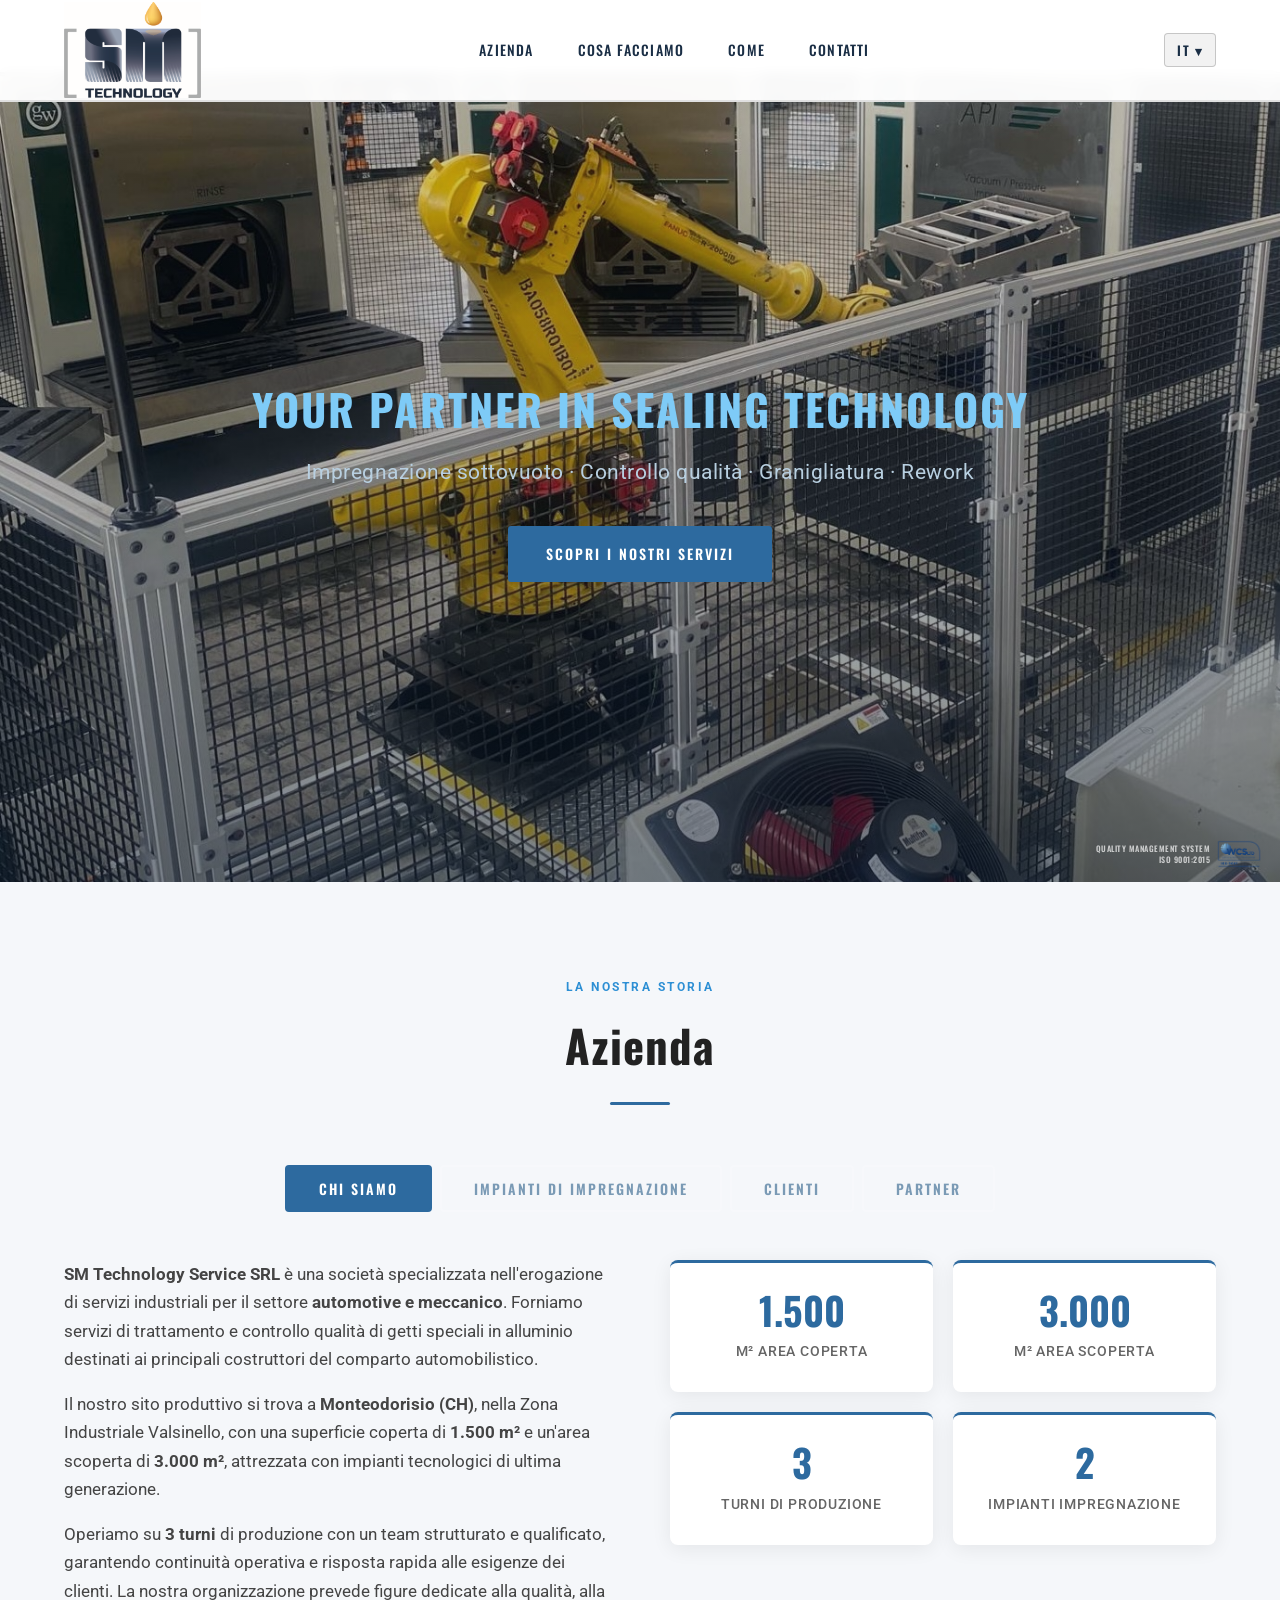
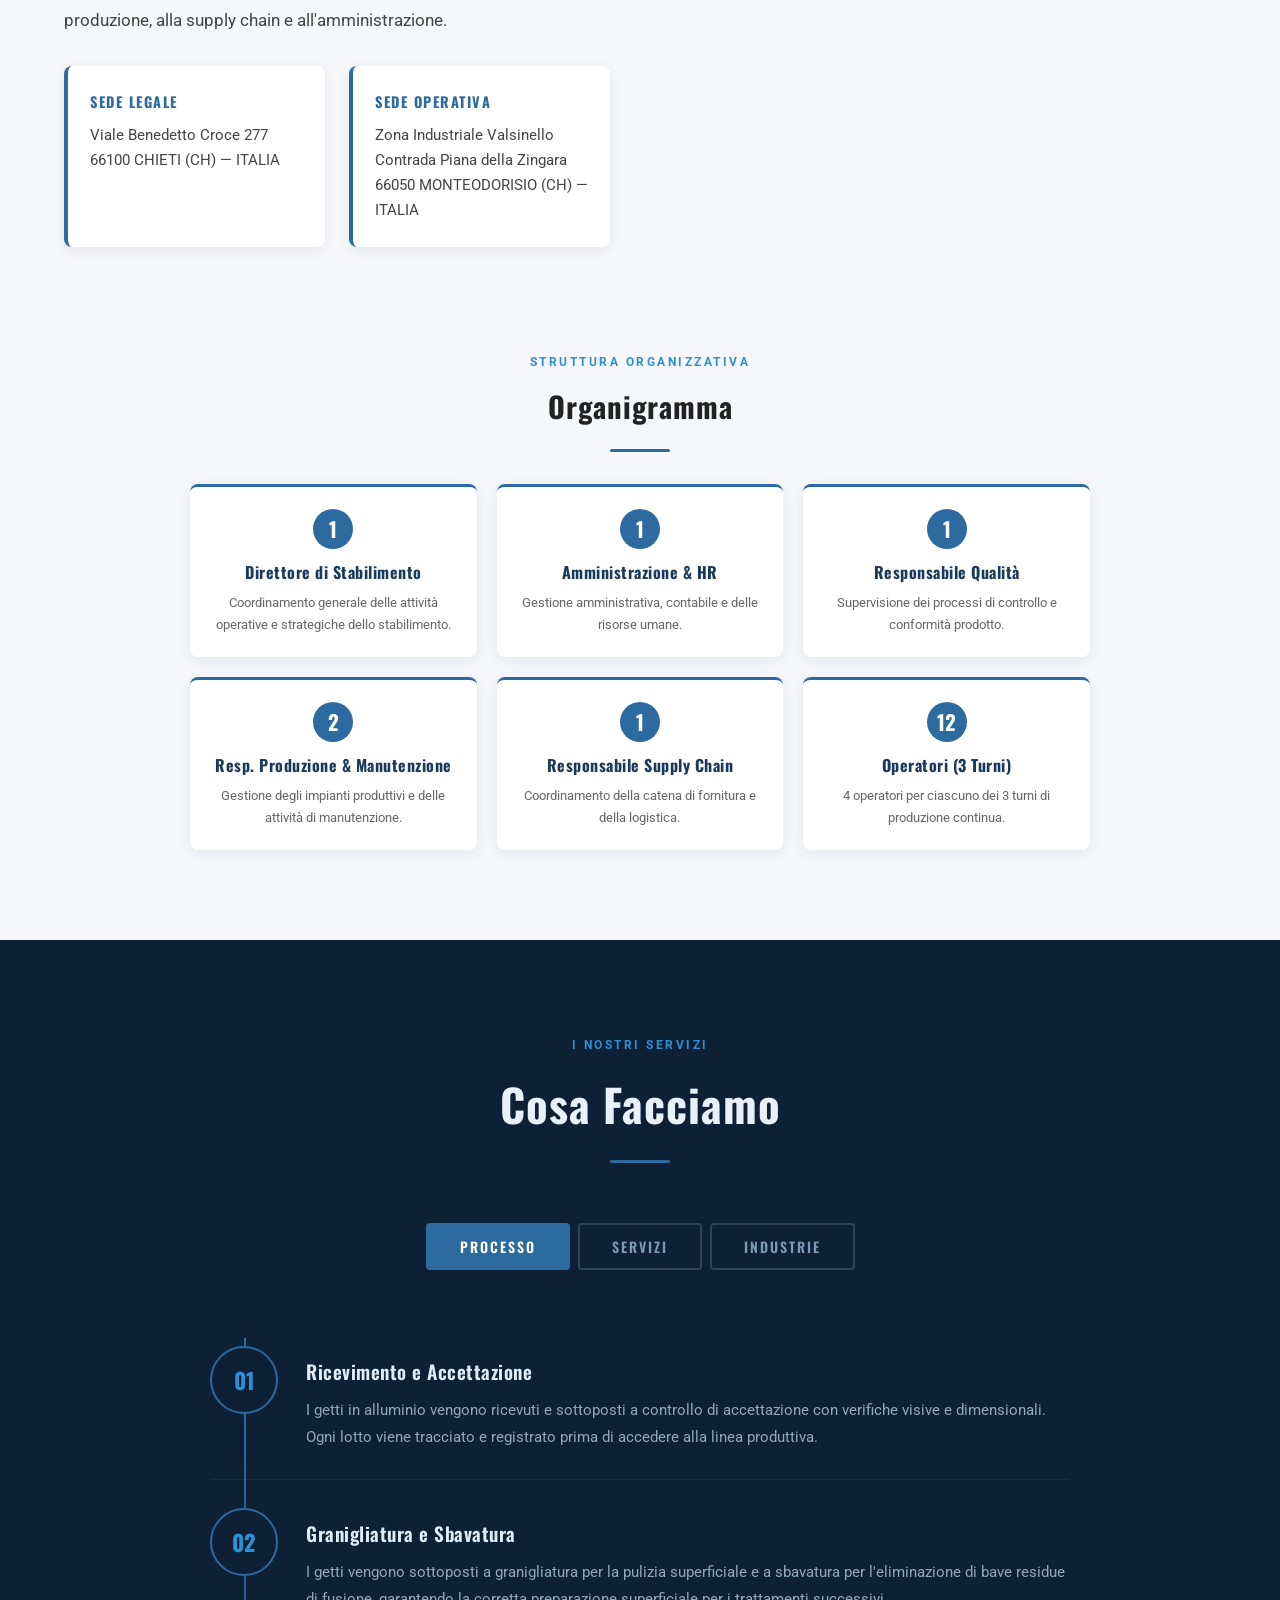
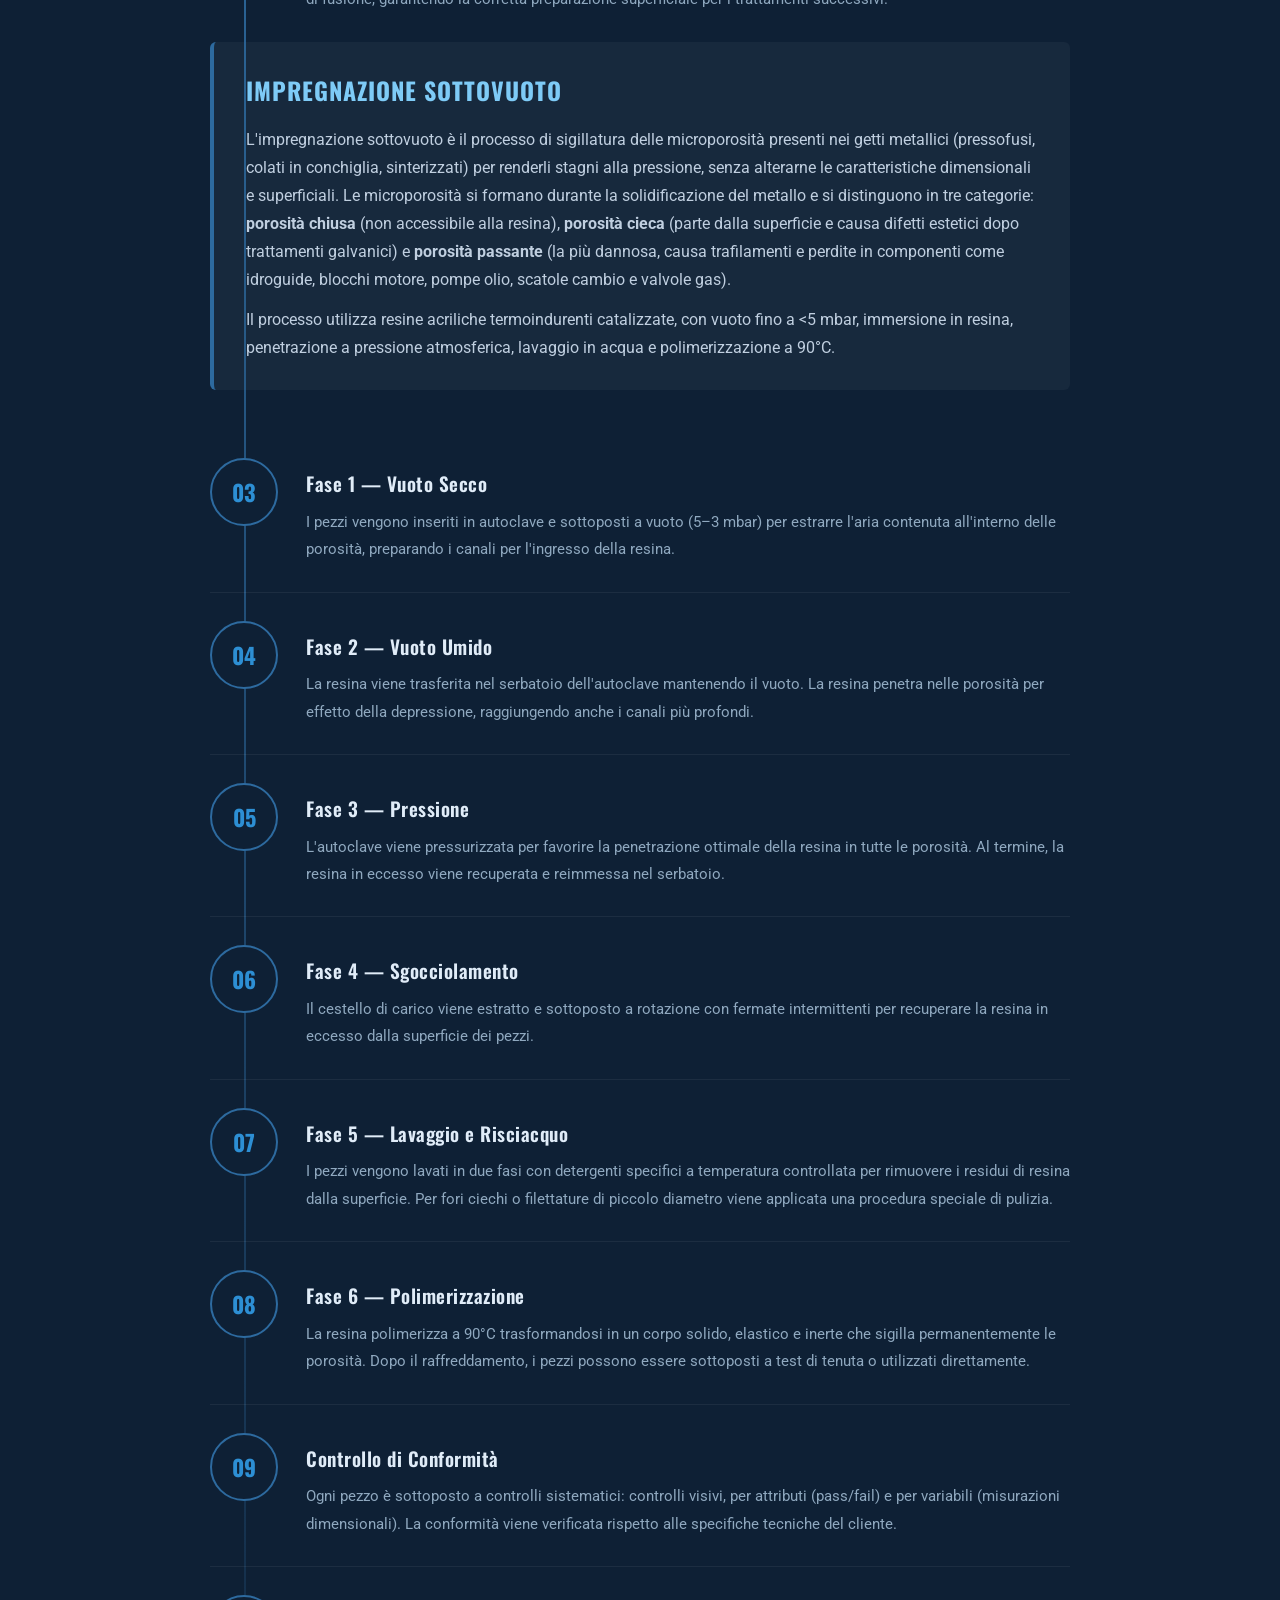
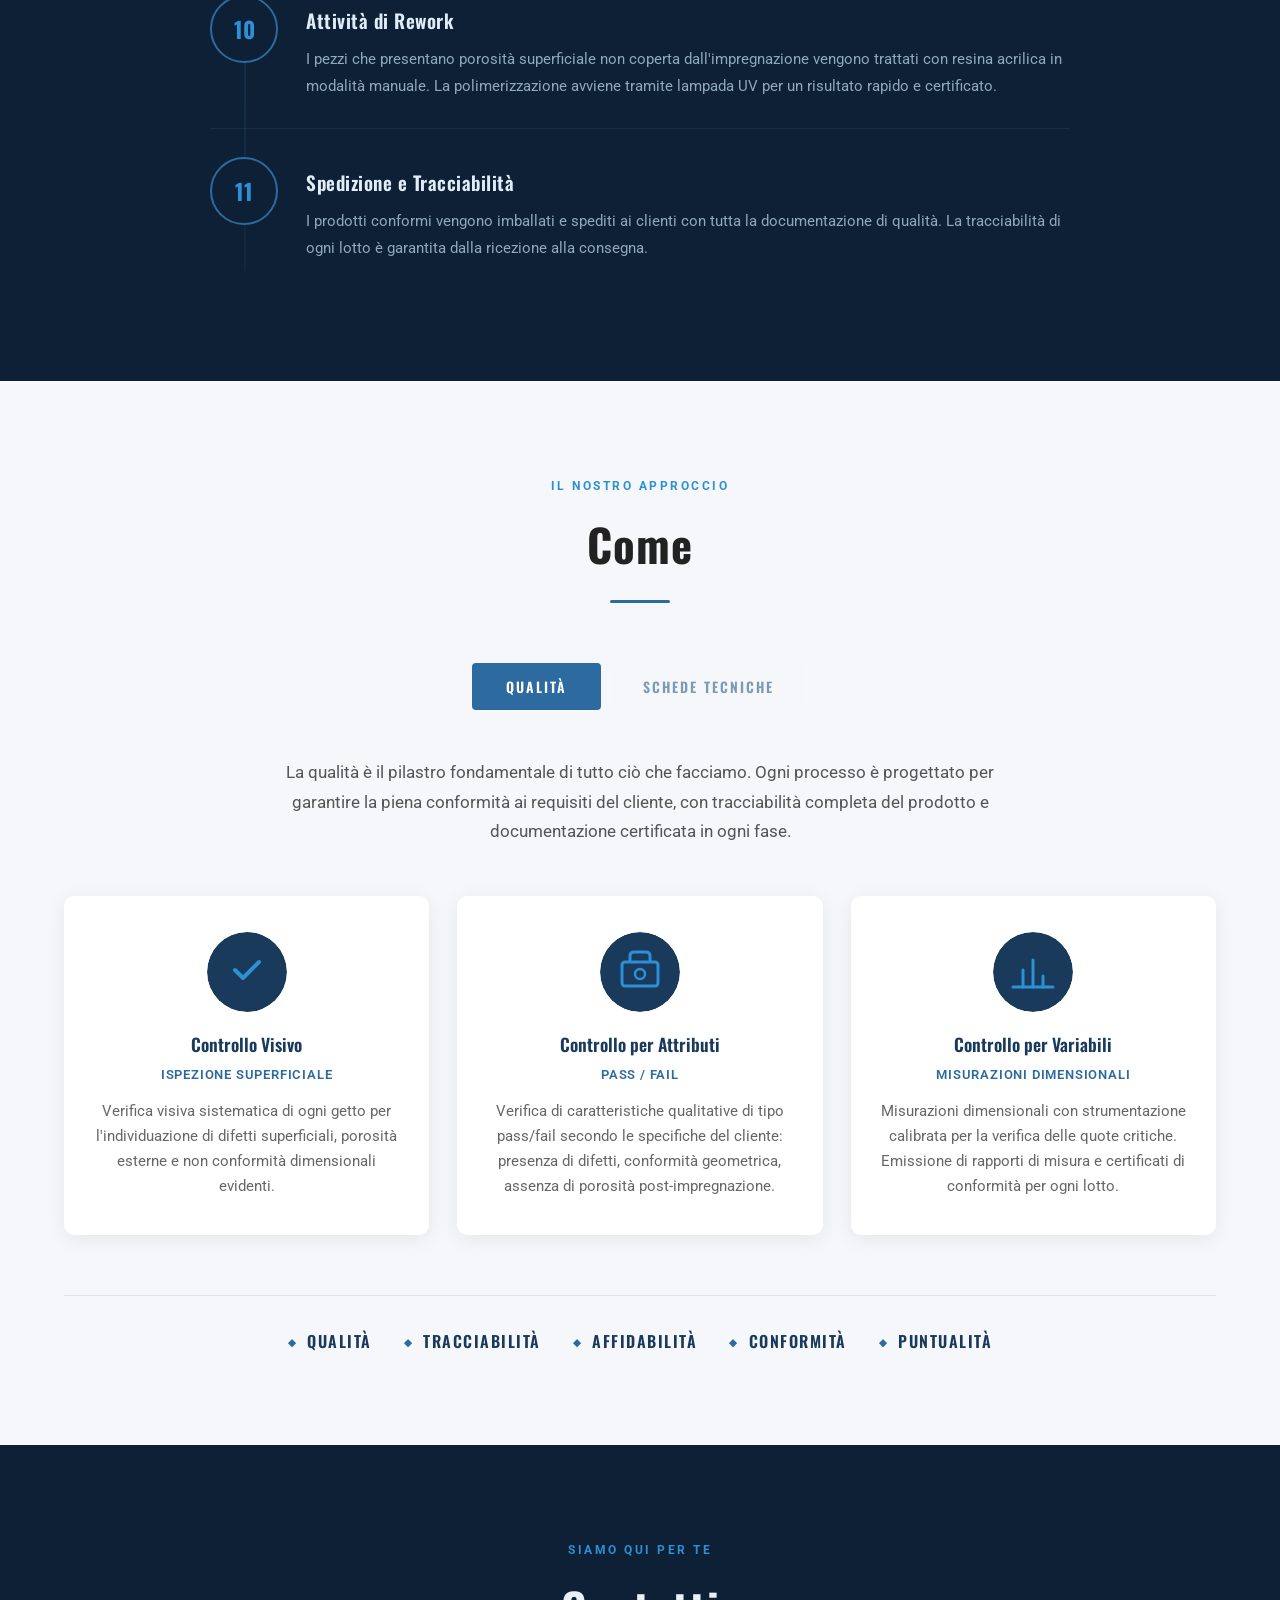
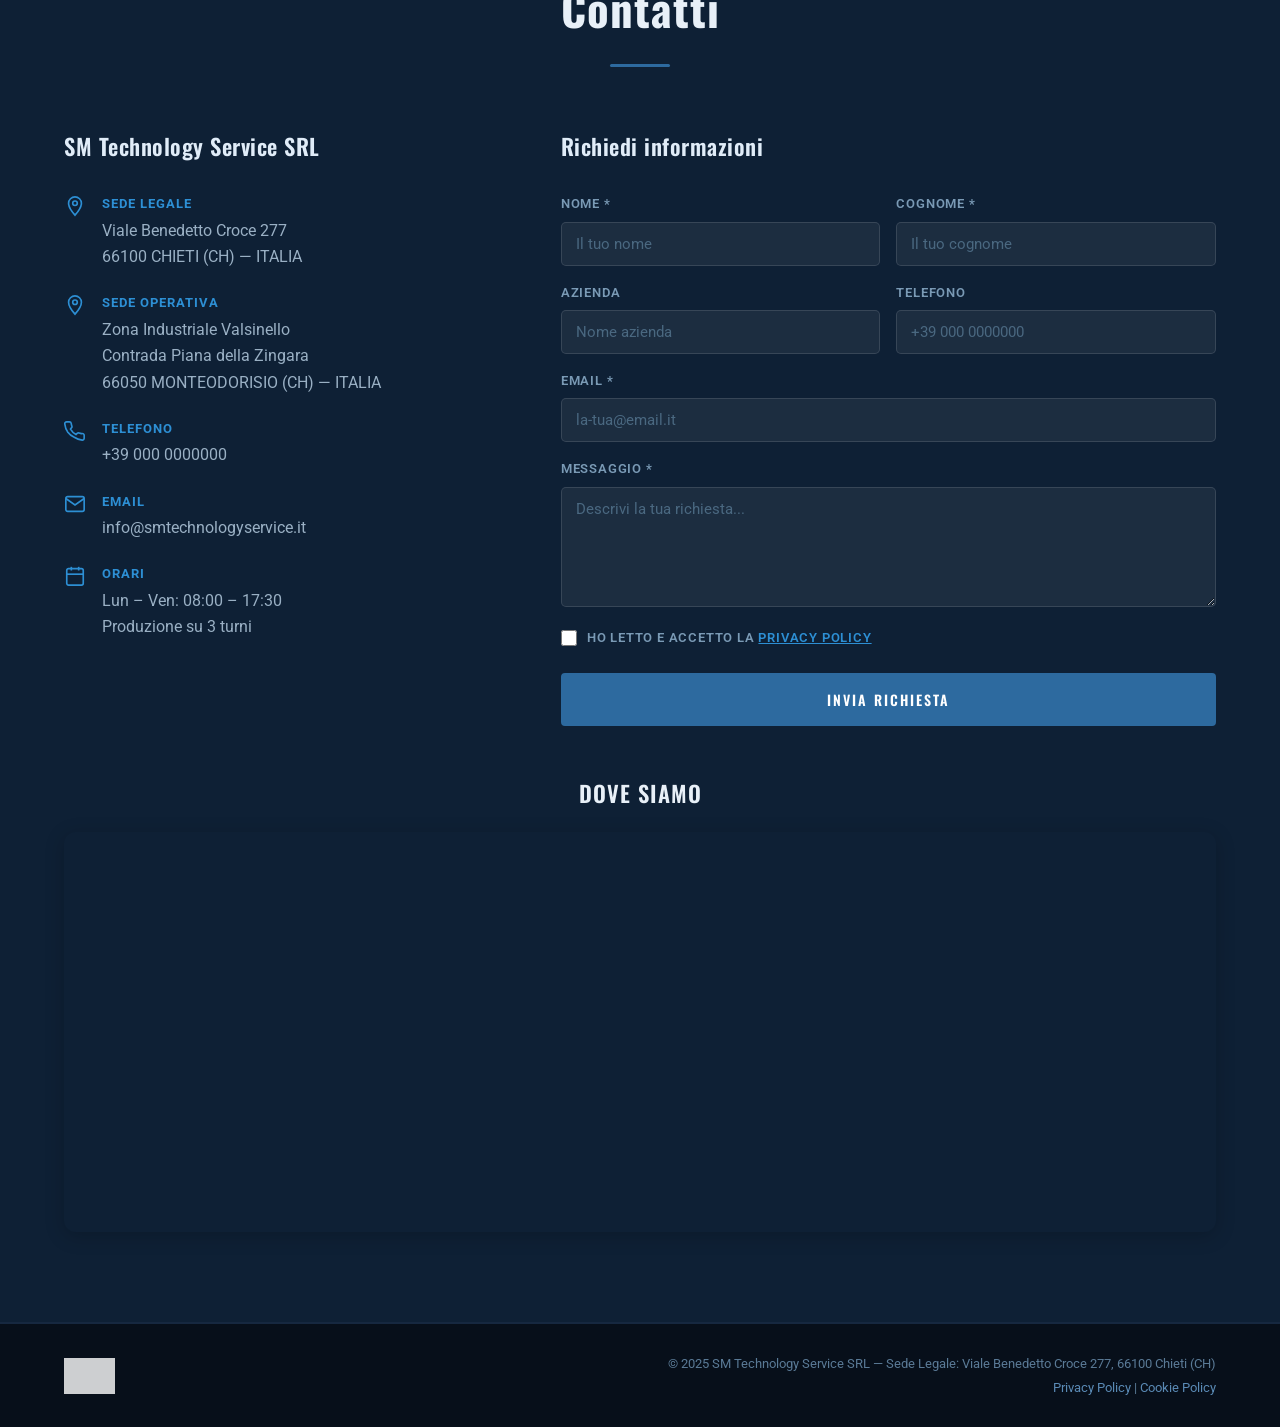
==== index.html @ 7cff7b4e "Initial release - SM Technology Service website Co-Authored-By: Claude Opus 4.6 <noreply@anthropic.c" ====
<!DOCTYPE html>
<html lang="it">
<head>
  <meta charset="UTF-8" />
  <meta name="viewport" content="width=device-width, initial-scale=1.0" />
  <title>SM Technology Service SRL</title>
  <link rel="stylesheet" href="style.css" />
  <link rel="stylesheet" href="lang.css" />
  <link href="https://fonts.googleapis.com/css2?family=Roboto:wght@300;400;500;700&family=Oswald:wght@400;600;700&display=swap" rel="stylesheet" />
</head>
<body>

  <!-- HEADER -->
  <header id="header">
    <div class="header-inner">
      <div class="logo">
        <img src="logo_nnuovo.png" alt="SM Technology Service SRL" />
      </div>
      <nav class="main-nav">
        <ul>
          <li><a href="#azienda">Azienda</a></li>
          <li><a href="#cosa-facciamo">Cosa Facciamo</a></li>
          <li><a href="#come">Come</a></li>
          <li><a href="#contatti">Contatti</a></li>
        </ul>
      </nav>
      <div class="lang-switcher">
        <button class="lang-btn" id="lang-btn">IT ▾</button>
        <ul class="lang-dropdown" id="lang-dropdown">
          <li><a href="index.html" class="active">🇮🇹 IT</a></li>
          <li><a href="en/index.html">🇬🇧 EN</a></li>
        </ul>
      </div>
      <button class="hamburger" id="hamburger" aria-label="Menu">
        <span></span><span></span><span></span>
      </button>
    </div>
  </header>

  <!-- HERO IMAGE -->
  <section class="hero">
    <img src="hero_new2.JPG" alt="SM Technology Service - Interno stabilimento" class="hero-img" />
    <div class="hero-overlay">
      <p style="font-family:'Oswald',sans-serif;font-size:clamp(2rem,4vw,2.7rem);letter-spacing:2px;text-transform:uppercase;color:#7ecbf7;margin-bottom:10px;font-weight:700;">Your Partner in Sealing Technology</p>
      <p>Impregnazione sottovuoto · Controllo qualità · Granigliatura · Rework</p>
      <a href="#cosa-facciamo" class="btn-hero">Scopri i nostri servizi</a>
    </div>
    <div class="hero-iso">
      <span class="hero-iso-text">Quality Management System<br>ISO 9001:2015</span>
      <img src="ISO9001.png" alt="ISO 9001:2015 Certified" class="hero-iso-logo" />
    </div>
  </section>

  <!-- SEZIONE AZIENDA -->
  <section id="azienda" class="section section-light">
    <div class="container">
      <div class="section-header">
        <span class="section-tag">La nostra storia</span>
        <h2>Azienda</h2>
        <div class="divider"></div>
      </div>
      <div class="cf-tabs">
        <button class="cf-tab active" data-tab="azienda-chisiamo">Chi Siamo</button>
        <button class="cf-tab" data-tab="azienda-impianti">Impianti di Impregnazione</button>
        <button class="cf-tab" data-tab="azienda-clienti">Clienti</button>
        <button class="cf-tab" data-tab="azienda-partner">Partner</button>
      </div>

      <!-- TAB: CHI SIAMO -->
      <div class="cf-tab-content active" id="tab-azienda-chisiamo">
        <div class="azienda-grid">
          <div class="azienda-text">
            <p>
              <strong>SM Technology Service SRL</strong> è una società specializzata nell'erogazione di servizi industriali per il settore <strong>automotive e meccanico</strong>. Forniamo servizi di trattamento e controllo qualità di getti speciali in alluminio destinati ai principali costruttori del comparto automobilistico.
            </p>
            <p>
              Il nostro sito produttivo si trova a <strong>Monteodorisio (CH)</strong>, nella Zona Industriale Valsinello, con una superficie coperta di <strong>1.500 m²</strong> e un'area scoperta di <strong>3.000 m²</strong>, attrezzata con impianti tecnologici di ultima generazione.
            </p>
            <p>
              Operiamo su <strong>3 turni</strong> di produzione con un team strutturato e qualificato, garantendo continuità operativa e risposta rapida alle esigenze dei clienti. La nostra organizzazione prevede figure dedicate alla qualità, alla produzione, alla supply chain e all'amministrazione.
            </p>
            <div class="sedi-grid">
              <div class="sede-box">
                <h4>Sede Legale</h4>
                <p>Viale Benedetto Croce 277<br>66100 CHIETI (CH) — ITALIA</p>
              </div>
              <div class="sede-box">
                <h4>Sede Operativa</h4>
                <p>Zona Industriale Valsinello<br>Contrada Piana della Zingara<br>66050 MONTEODORISIO (CH) — ITALIA</p>
              </div>
            </div>
          </div>
          <div class="azienda-stats">
            <div class="stat-card">
              <span class="stat-number">1.500</span>
              <span class="stat-label">m² Area Coperta</span>
            </div>
            <div class="stat-card">
              <span class="stat-number">3.000</span>
              <span class="stat-label">m² Area Scoperta</span>
            </div>
            <div class="stat-card">
              <span class="stat-number">3</span>
              <span class="stat-label">Turni di Produzione</span>
            </div>
            <div class="stat-card">
              <span class="stat-number">2</span>
              <span class="stat-label">Impianti Impregnazione</span>
            </div>
          </div>
        </div>

        <!-- Organigramma -->
        <div class="section-header" style="margin-top:60px; margin-bottom:32px;">
          <span class="section-tag">Struttura organizzativa</span>
          <h2 style="font-size:1.8rem;">Organigramma</h2>
          <div class="divider"></div>
        </div>
        <div class="org-grid">
          <div class="org-card">
            <div class="org-count">1</div>
            <div class="org-role">Direttore di Stabilimento</div>
            <p>Coordinamento generale delle attività operative e strategiche dello stabilimento.</p>
          </div>
          <div class="org-card">
            <div class="org-count">1</div>
            <div class="org-role">Amministrazione &amp; HR</div>
            <p>Gestione amministrativa, contabile e delle risorse umane.</p>
          </div>
          <div class="org-card">
            <div class="org-count">1</div>
            <div class="org-role">Responsabile Qualità</div>
            <p>Supervisione dei processi di controllo e conformità prodotto.</p>
          </div>
          <div class="org-card">
            <div class="org-count">2</div>
            <div class="org-role">Resp. Produzione &amp; Manutenzione</div>
            <p>Gestione degli impianti produttivi e delle attività di manutenzione.</p>
          </div>
          <div class="org-card">
            <div class="org-count">1</div>
            <div class="org-role">Responsabile Supply Chain</div>
            <p>Coordinamento della catena di fornitura e della logistica.</p>
          </div>
          <div class="org-card">
            <div class="org-count">12</div>
            <div class="org-role">Operatori (3 Turni)</div>
            <p>4 operatori per ciascuno dei 3 turni di produzione continua.</p>
          </div>
        </div>
      </div>

      <!-- TAB: IMPIANTI DI IMPREGNAZIONE -->
      <div class="cf-tab-content" id="tab-azienda-impianti">
        <div class="clienti-intro">
          <p>Il nostro stabilimento è dotato di impianti automatici di impregnazione di ultima generazione per l'impregnazione sottovuoto di getti speciali in alluminio. Gli impianti garantiscono elevata produttività, ripetibilità del ciclo e la massima qualità del trattamento.</p>
        </div>

        <div class="impianti-grid">
          <!-- IMPIANTO 1 -->
          <div class="impianto-card">
            <div class="impianto-img">
              <img src="Capi1.JPG" alt="Impianto automatizzato d'impregnazione CAPI SYSTEM" />
            </div>
            <div class="impianto-info">
              <h3>Impianto automatizzato d'impregnazione CAPI SYSTEM</h3>
              <p>Impianto robotizzato per l'impregnazione sottovuoto di getti speciali in alluminio. Ciclo completo automatizzato con controllo di processo e braccio robotico per la movimentazione dei cestelli.</p>
              <ul>
                <li><strong>Tecnologia:</strong> Impregnazione sottovuoto con resina acrilica</li>
                <li><strong>Ciclo:</strong> Vuoto → Immersione → Recupero resina → Polimerizzazione</li>
                <li><strong>Polimerizzazione:</strong> Bagno in acqua calda a 90°C</li>
                <li><strong>Automazione:</strong> Braccio robotico FANUC integrato</li>
              </ul>
            </div>
          </div>

          <!-- IMPIANTO 2 -->
          <div class="impianto-card">
            <div class="impianto-img">
              <img src="Capi2.JPG" alt="Impianto automatizzato d'impregnazione CAPI SYSTEM" />
            </div>
            <div class="impianto-info">
              <h3>Impianto automatizzato d'impregnazione CAPI SYSTEM</h3>
              <p>Impianto robotizzato per l'impregnazione sottovuoto di getti speciali in alluminio. Ciclo completo automatizzato con controllo di processo e braccio robotico per la movimentazione dei cestelli.</p>
              <ul>
                <li><strong>Marchio:</strong> CAPI (impianto certificato)</li>
                <li><strong>Tecnologia:</strong> Impregnazione sottovuoto automatica</li>
                <li><strong>Resina:</strong> Acrilica termoindurente catalizzata</li>
                <li><strong>Vuoto:</strong> Fino a &lt;5 mbar per penetrazione ottimale</li>
              </ul>
            </div>
          </div>

          <!-- GALLERY IMPIANTO 2 -->
          <div class="impianto-gallery">
            <div class="gallery-img">
              <img src="CAPI3.JPG" alt="Impianto automatico di impregnazione con carroponte e carico/scarico laterale" />
              <span class="gallery-caption">Impianto automatico di impregnazione con carroponte e carico/scarico laterale</span>
            </div>
            <div class="gallery-img">
              <img src="CAPI4.JPG" alt="Impianto automatico di impregnazione con carroponte e carico/scarico laterale" />
              <span class="gallery-caption">Impianto automatico di impregnazione con carroponte e carico/scarico laterale</span>
            </div>
          </div>
        </div>

        <div class="impianti-features">
          <div class="impianto-feature">
            <span class="feature-icon">&#9670;</span>
            <div>
              <h4>Ciclo Completamente Automatico</h4>
              <p>Vuoto secco, vuoto umido, pressurizzazione, sgocciolamento, lavaggio e polimerizzazione gestiti senza intervento manuale.</p>
            </div>
          </div>
          <div class="impianto-feature">
            <span class="feature-icon">&#9670;</span>
            <div>
              <h4>Resine Certificate</h4>
              <p>Resine acriliche metacriliche approvate per settore automotive, aerospaziale, gas, idraulico e alimentare.</p>
            </div>
          </div>
          <div class="impianto-feature">
            <span class="feature-icon">&#9670;</span>
            <div>
              <h4>Doppia Capacità Produttiva</h4>
              <p>Due impianti in parallelo garantiscono continuità operativa su 3 turni e capacità di risposta rapida anche per lotti ad alto volume.</p>
            </div>
          </div>
        </div>
      </div>

      <!-- TAB: CLIENTI -->
      <div class="cf-tab-content" id="tab-azienda-clienti">
        <div class="clienti-intro">
          <p>I nostri clienti sono i principali costruttori del settore automotive e meccanico. La fiducia di questi partner industriali è il risultato della costanza nella qualità, della puntualità nelle consegne e della capacità di risposta a ogni esigenza produttiva.</p>
        </div>
        <div class="clienti-grid">
          <div class="cliente-card"><div class="cliente-logo-placeholder">STELLANTIS</div></div>
          <div class="cliente-card"><div class="cliente-logo-placeholder">TEKSID ALUMINUM</div></div>
          <div class="cliente-card"><div class="cliente-logo-placeholder">HONDA</div></div>
          <div class="cliente-card"><div class="cliente-logo-placeholder">CNH INDUSTRIAL</div></div>
          <div class="cliente-card"><div class="cliente-logo-placeholder">GETRAG</div></div>
          <div class="cliente-card"><div class="cliente-logo-placeholder">LA.ME.S.</div></div>
          <div class="cliente-card"><div class="cliente-logo-placeholder">SIRPRESS</div></div>
          <div class="cliente-card"><div class="cliente-logo-placeholder">PIERBURG PUMP TECHNOLOGY ITALY</div></div>
          <div class="cliente-card"><div class="cliente-logo-placeholder">TEKAL</div></div>
        </div>
      </div>

      <!-- TAB: PARTNER -->
      <div class="cf-tab-content" id="tab-azienda-partner">
        <div class="clienti-intro">
          <p>Lavoriamo con partner tecnologici selezionati che condividono la nostra visione di qualità e innovazione. Queste collaborazioni ci permettono di offrire soluzioni complete e all'avanguardia nel trattamento dei getti in alluminio.</p>
        </div>
        <div class="clienti-grid">
          <div class="cliente-card">
            <div class="cliente-logo-placeholder">CAPI</div>
            <span class="cliente-sede">Impianti di Impregnazione</span>
          </div>
          <div class="cliente-card">
            <a href="https://www.godfreywing.com/" target="_blank" rel="noopener noreferrer">
              <img src="G&W_logo e collegamento sito.png" alt="Godfrey & Wing Inc." class="partner-logo" />
            </a>
            <span class="cliente-sede">Vacuum Impregnation Solutions</span>
          </div>
        </div>
      </div>
    </div>
  </section>

  <!-- SEZIONE COSA FACCIAMO -->
  <section id="cosa-facciamo" class="section section-dark">
    <div class="container">
      <div class="section-header">
        <span class="section-tag">I nostri servizi</span>
        <h2>Cosa Facciamo</h2>
        <div class="divider"></div>
      </div>

      <!-- TAB NAVIGATION -->
      <div class="cf-tabs">
        <button class="cf-tab active" data-tab="processo">Processo</button>
        <button class="cf-tab" data-tab="servizi">Servizi</button>
        <button class="cf-tab" data-tab="industrie">Industrie</button>
      </div>

      <!-- TAB: PROCESSO -->
      <div class="cf-tab-content active" id="tab-processo">
        <div class="processo-steps">
          <div class="processo-step">
            <div class="step-number">01</div>
            <div class="step-body">
              <h3>Ricevimento e Accettazione</h3>
              <p>I getti in alluminio vengono ricevuti e sottoposti a controllo di accettazione con verifiche visive e dimensionali. Ogni lotto viene tracciato e registrato prima di accedere alla linea produttiva.</p>
            </div>
          </div>
          <div class="processo-step">
            <div class="step-number">02</div>
            <div class="step-body">
              <h3>Granigliatura e Sbavatura</h3>
              <p>I getti vengono sottoposti a granigliatura per la pulizia superficiale e a sbavatura per l'eliminazione di bave residue di fusione, garantendo la corretta preparazione superficiale per i trattamenti successivi.</p>
            </div>
          </div>
          <!-- INTRODUZIONE IMPREGNAZIONE -->
          <div class="processo-intro">
            <h3>Impregnazione Sottovuoto</h3>
            <p>L'impregnazione sottovuoto è il processo di sigillatura delle microporosità presenti nei getti metallici (pressofusi, colati in conchiglia, sinterizzati) per renderli stagni alla pressione, senza alterarne le caratteristiche dimensionali e superficiali. Le microporosità si formano durante la solidificazione del metallo e si distinguono in tre categorie: <strong>porosità chiusa</strong> (non accessibile alla resina), <strong>porosità cieca</strong> (parte dalla superficie e causa difetti estetici dopo trattamenti galvanici) e <strong>porosità passante</strong> (la più dannosa, causa trafilamenti e perdite in componenti come idroguide, blocchi motore, pompe olio, scatole cambio e valvole gas).</p>
            <p>Il processo utilizza resine acriliche termoindurenti catalizzate, con vuoto fino a &lt;5 mbar, immersione in resina, penetrazione a pressione atmosferica, lavaggio in acqua e polimerizzazione a 90°C.</p>
          </div>

          <!-- FASI DEL CICLO DI IMPREGNAZIONE -->
          <div class="processo-step">
            <div class="step-number">03</div>
            <div class="step-body">
              <h3>Fase 1 — Vuoto Secco</h3>
              <p>I pezzi vengono inseriti in autoclave e sottoposti a vuoto (5–3 mbar) per estrarre l'aria contenuta all'interno delle porosità, preparando i canali per l'ingresso della resina.</p>
            </div>
          </div>
          <div class="processo-step">
            <div class="step-number">04</div>
            <div class="step-body">
              <h3>Fase 2 — Vuoto Umido</h3>
              <p>La resina viene trasferita nel serbatoio dell'autoclave mantenendo il vuoto. La resina penetra nelle porosità per effetto della depressione, raggiungendo anche i canali più profondi.</p>
            </div>
          </div>
          <div class="processo-step">
            <div class="step-number">05</div>
            <div class="step-body">
              <h3>Fase 3 — Pressione</h3>
              <p>L'autoclave viene pressurizzata per favorire la penetrazione ottimale della resina in tutte le porosità. Al termine, la resina in eccesso viene recuperata e reimmessa nel serbatoio.</p>
            </div>
          </div>
          <div class="processo-step">
            <div class="step-number">06</div>
            <div class="step-body">
              <h3>Fase 4 — Sgocciolamento</h3>
              <p>Il cestello di carico viene estratto e sottoposto a rotazione con fermate intermittenti per recuperare la resina in eccesso dalla superficie dei pezzi.</p>
            </div>
          </div>
          <div class="processo-step">
            <div class="step-number">07</div>
            <div class="step-body">
              <h3>Fase 5 — Lavaggio e Risciacquo</h3>
              <p>I pezzi vengono lavati in due fasi con detergenti specifici a temperatura controllata per rimuovere i residui di resina dalla superficie. Per fori ciechi o filettature di piccolo diametro viene applicata una procedura speciale di pulizia.</p>
            </div>
          </div>
          <div class="processo-step">
            <div class="step-number">08</div>
            <div class="step-body">
              <h3>Fase 6 — Polimerizzazione</h3>
              <p>La resina polimerizza a 90°C trasformandosi in un corpo solido, elastico e inerte che sigilla permanentemente le porosità. Dopo il raffreddamento, i pezzi possono essere sottoposti a test di tenuta o utilizzati direttamente.</p>
            </div>
          </div>

          <!-- FASI SUCCESSIVE -->
          <div class="processo-step">
            <div class="step-number">09</div>
            <div class="step-body">
              <h3>Controllo di Conformità</h3>
              <p>Ogni pezzo è sottoposto a controlli sistematici: controlli visivi, per attributi (pass/fail) e per variabili (misurazioni dimensionali). La conformità viene verificata rispetto alle specifiche tecniche del cliente.</p>
            </div>
          </div>
          <div class="processo-step">
            <div class="step-number">10</div>
            <div class="step-body">
              <h3>Attività di Rework</h3>
              <p>I pezzi che presentano porosità superficiale non coperta dall'impregnazione vengono trattati con resina acrilica in modalità manuale. La polimerizzazione avviene tramite lampada UV per un risultato rapido e certificato.</p>
            </div>
          </div>
          <div class="processo-step">
            <div class="step-number">11</div>
            <div class="step-body">
              <h3>Spedizione e Tracciabilità</h3>
              <p>I prodotti conformi vengono imballati e spediti ai clienti con tutta la documentazione di qualità. La tracciabilità di ogni lotto è garantita dalla ricezione alla consegna.</p>
            </div>
          </div>
        </div>
      </div>

      <!-- TAB: SERVIZI -->
      <div class="cf-tab-content" id="tab-servizi">
        <div class="services-grid">
          <div class="service-card">
            <div class="service-icon">
              <svg viewBox="0 0 64 64" fill="none" xmlns="http://www.w3.org/2000/svg">
                <circle cx="32" cy="32" r="22" stroke="currentColor" stroke-width="2"/>
                <circle cx="32" cy="32" r="10" stroke="currentColor" stroke-width="2"/>
                <path d="M32 10 L32 22 M32 42 L32 54 M10 32 L22 32 M42 32 L54 32" stroke="currentColor" stroke-width="2" stroke-linecap="round"/>
              </svg>
            </div>
            <h3>Impregnazione Sottovuoto</h3>
            <p>Sigillatura delle microporosità di getti speciali in alluminio tramite ciclo automatico con resina acrilica. 2 impianti CAPI per garantire capacità produttiva elevata e continuità del servizio.</p>
          </div>
          <div class="service-card">
            <div class="service-icon">
              <svg viewBox="0 0 64 64" fill="none" xmlns="http://www.w3.org/2000/svg">
                <rect x="10" y="18" width="44" height="30" rx="3" stroke="currentColor" stroke-width="2"/>
                <path d="M22 14 L22 18 M32 14 L32 18 M42 14 L42 18" stroke="currentColor" stroke-width="2" stroke-linecap="round"/>
                <path d="M18 34 L26 26 M38 26 L46 34 M26 26 L38 26 M22 34 L42 34" stroke="currentColor" stroke-width="2" stroke-linecap="round" stroke-linejoin="round"/>
              </svg>
            </div>
            <h3>Controlli di Conformità</h3>
            <p>Controlli sistematici del prodotto: visivi, per attributi (pass/fail) e per variabili (misurazioni dimensionali). Emissione di report di conformità per ogni lotto di produzione.</p>
          </div>
          <div class="service-card">
            <div class="service-icon">
              <svg viewBox="0 0 64 64" fill="none" xmlns="http://www.w3.org/2000/svg">
                <path d="M12 52 L52 52 M12 52 L12 28 M52 52 L52 28" stroke="currentColor" stroke-width="2" stroke-linecap="round"/>
                <path d="M20 52 L20 36 L32 24 L44 36 L44 52" stroke="currentColor" stroke-width="2" stroke-linejoin="round"/>
                <circle cx="32" cy="18" r="6" stroke="currentColor" stroke-width="2"/>
              </svg>
            </div>
            <h3>Granigliatura e Sbavatura</h3>
            <p>Trattamento superficiale di getti colati in alluminio: granigliatura per la pulizia e rimozione degli ossidi, sbavatura per l'eliminazione delle bave di fusione e la corretta finitura superficiale.</p>
          </div>
          <div class="service-card">
            <div class="service-icon">
              <svg viewBox="0 0 64 64" fill="none" xmlns="http://www.w3.org/2000/svg">
                <circle cx="32" cy="32" r="18" stroke="currentColor" stroke-width="2"/>
                <path d="M24 32 L30 38 L40 26" stroke="currentColor" stroke-width="2.5" stroke-linecap="round" stroke-linejoin="round"/>
                <path d="M32 10 L32 6 M32 58 L32 54 M10 32 L6 32 M58 32 L54 32" stroke="currentColor" stroke-width="2" stroke-linecap="round"/>
              </svg>
            </div>
            <h3>Attività di Rework</h3>
            <p>Trattamento manuale delle porosità superficiali mediante resina acrilica con polimerizzazione UV. Intervento mirato per il recupero di pezzi non conformi, riducendo gli scarti e i costi di produzione.</p>
          </div>
        </div>
      </div>

      <!-- TAB: INDUSTRIE -->
      <div class="cf-tab-content" id="tab-industrie">
        <div class="industrie-grid">
          <div class="industria-card">
            <div class="industria-icon">
              <svg viewBox="0 0 64 64" fill="none" xmlns="http://www.w3.org/2000/svg">
                <path d="M8 52 L8 28 L20 20 L20 52" stroke="currentColor" stroke-width="2" stroke-linejoin="round"/>
                <path d="M20 36 L36 28 L36 52" stroke="currentColor" stroke-width="2" stroke-linejoin="round"/>
                <path d="M36 40 L52 32 L52 52" stroke="currentColor" stroke-width="2" stroke-linejoin="round"/>
                <line x1="4" y1="52" x2="60" y2="52" stroke="currentColor" stroke-width="2"/>
              </svg>
            </div>
            <h3>Automotive</h3>
            <p>Settore primario di riferimento. Forniamo servizi di trattamento e controllo qualità di getti in alluminio per i principali costruttori: Stellantis, Honda, CNH Industrial, Getrag.</p>
          </div>
          <div class="industria-card">
            <div class="industria-icon">
              <svg viewBox="0 0 64 64" fill="none" xmlns="http://www.w3.org/2000/svg">
                <rect x="10" y="18" width="44" height="28" rx="3" stroke="currentColor" stroke-width="2"/>
                <path d="M10 28 L54 28" stroke="currentColor" stroke-width="2"/>
                <circle cx="20" cy="23" r="2" fill="currentColor"/>
                <circle cx="28" cy="23" r="2" fill="currentColor"/>
                <rect x="18" y="34" width="10" height="8" rx="1" stroke="currentColor" stroke-width="1.8"/>
                <rect x="36" y="34" width="10" height="8" rx="1" stroke="currentColor" stroke-width="1.8"/>
              </svg>
            </div>
            <h3>Meccanica di Precisione</h3>
            <p>Trattamento di componenti meccanici in alluminio per applicazioni industriali ad alta precisione: controlli dimensionali, granigliatura e rework specializzato.</p>
          </div>
          <div class="industria-card">
            <div class="industria-icon">
              <svg viewBox="0 0 64 64" fill="none" xmlns="http://www.w3.org/2000/svg">
                <path d="M32 8 L50 20 L50 44 L32 56 L14 44 L14 20 Z" stroke="currentColor" stroke-width="2" stroke-linejoin="round"/>
                <circle cx="32" cy="32" r="8" stroke="currentColor" stroke-width="2"/>
                <line x1="32" y1="8" x2="32" y2="24" stroke="currentColor" stroke-width="1.5"/>
                <line x1="32" y1="40" x2="32" y2="56" stroke="currentColor" stroke-width="1.5"/>
                <line x1="14" y1="32" x2="24" y2="32" stroke="currentColor" stroke-width="1.5"/>
                <line x1="40" y1="32" x2="50" y2="32" stroke="currentColor" stroke-width="1.5"/>
              </svg>
            </div>
            <h3>Componentistica Industriale</h3>
            <p>Servizi di trattamento superficiale e impregnazione per componentistica industriale in alluminio, con alti volumi produttivi e standard qualitativi certificati.</p>
          </div>
        </div>
      </div>

    </div>
  </section>

  <!-- SEZIONE COME -->
  <section id="come" class="section section-light">
    <div class="container">
      <div class="section-header">
        <span class="section-tag">Il nostro approccio</span>
        <h2>Come</h2>
        <div class="divider"></div>
      </div>
      <div class="cf-tabs">
        <button class="cf-tab active" data-tab="come-qualita">Qualità</button>
        <button class="cf-tab" data-tab="come-schede">Schede Tecniche</button>
      </div>

      <!-- TAB: QUALITÀ -->
      <div class="cf-tab-content active" id="tab-come-qualita">
        <div class="chisiamo-intro">
          <p>La qualità è il pilastro fondamentale di tutto ciò che facciamo. Ogni processo è progettato per garantire la piena conformità ai requisiti del cliente, con tracciabilità completa del prodotto e documentazione certificata in ogni fase.</p>
        </div>
        <div class="team-grid">
          <div class="team-card">
            <div class="team-avatar">
              <svg viewBox="0 0 80 80" fill="none" xmlns="http://www.w3.org/2000/svg">
                <circle cx="40" cy="40" r="40" fill="#1a3a5c"/>
                <path d="M28 38 L36 46 L52 30" stroke="#2d8fd4" stroke-width="4" stroke-linecap="round" stroke-linejoin="round"/>
              </svg>
            </div>
            <h3>Controllo Visivo</h3>
            <span class="team-role">Ispezione superficiale</span>
            <p>Verifica visiva sistematica di ogni getto per l'individuazione di difetti superficiali, porosità esterne e non conformità dimensionali evidenti.</p>
          </div>
          <div class="team-card">
            <div class="team-avatar">
              <svg viewBox="0 0 80 80" fill="none" xmlns="http://www.w3.org/2000/svg">
                <circle cx="40" cy="40" r="40" fill="#1a3a5c"/>
                <rect x="22" y="30" width="36" height="24" rx="3" stroke="#2d8fd4" stroke-width="3"/>
                <path d="M30 30 L30 24 Q30 20 34 20 L46 20 Q50 20 50 24 L50 30" stroke="#2d8fd4" stroke-width="3"/>
                <circle cx="40" cy="42" r="5" stroke="#2d8fd4" stroke-width="2.5"/>
              </svg>
            </div>
            <h3>Controllo per Attributi</h3>
            <span class="team-role">Pass / Fail</span>
            <p>Verifica di caratteristiche qualitative di tipo pass/fail secondo le specifiche del cliente: presenza di difetti, conformità geometrica, assenza di porosità post-impregnazione.</p>
          </div>
          <div class="team-card">
            <div class="team-avatar">
              <svg viewBox="0 0 80 80" fill="none" xmlns="http://www.w3.org/2000/svg">
                <circle cx="40" cy="40" r="40" fill="#1a3a5c"/>
                <line x1="20" y1="55" x2="60" y2="55" stroke="#2d8fd4" stroke-width="3" stroke-linecap="round"/>
                <path d="M30 55 L30 38 M40 55 L40 28 M50 55 L50 44" stroke="#2d8fd4" stroke-width="3" stroke-linecap="round"/>
              </svg>
            </div>
            <h3>Controllo per Variabili</h3>
            <span class="team-role">Misurazioni dimensionali</span>
            <p>Misurazioni dimensionali con strumentazione calibrata per la verifica delle quote critiche. Emissione di rapporti di misura e certificati di conformità per ogni lotto.</p>
          </div>
        </div>
        <div class="values-strip">
          <div class="value-item"><span class="value-icon">&#9670;</span><span>Qualità</span></div>
          <div class="value-item"><span class="value-icon">&#9670;</span><span>Tracciabilità</span></div>
          <div class="value-item"><span class="value-icon">&#9670;</span><span>Affidabilità</span></div>
          <div class="value-item"><span class="value-icon">&#9670;</span><span>Conformità</span></div>
          <div class="value-item"><span class="value-icon">&#9670;</span><span>Puntualità</span></div>
        </div>
      </div>

      <!-- TAB: SCHEDE TECNICHE -->
      <div class="cf-tab-content" id="tab-come-schede">
        <div class="chisiamo-intro">
          <p>Dettagli tecnici dei nostri impianti di impregnazione. I due sistemi automatici CAPI garantiscono elevata produttività, ripetibilità del ciclo e la massima qualità del trattamento sui getti in alluminio.</p>
        </div>
        <div class="schede-grid">
          <div class="scheda-card">
            <div class="scheda-icon">
              <svg viewBox="0 0 64 64" fill="none" xmlns="http://www.w3.org/2000/svg">
                <rect x="14" y="8" width="36" height="48" rx="3" stroke="currentColor" stroke-width="2"/>
                <line x1="22" y1="20" x2="42" y2="20" stroke="currentColor" stroke-width="2"/>
                <line x1="22" y1="28" x2="42" y2="28" stroke="currentColor" stroke-width="2"/>
                <line x1="22" y1="36" x2="34" y2="36" stroke="currentColor" stroke-width="2"/>
                <circle cx="38" cy="44" r="5" stroke="currentColor" stroke-width="2"/>
                <path d="M38 40 L38 44 L41 47" stroke="currentColor" stroke-width="1.5" stroke-linecap="round"/>
              </svg>
            </div>
            <h3>Impianto di Impregnazione N° 1</h3>
            <p>Impianto automatico per l'impregnazione sottovuoto di getti speciali in alluminio. Ciclo completo automatizzato con controllo di processo.</p>
            <ul>
              <li>Tecnologia: Impregnazione sottovuoto con resina acrilica</li>
              <li>Ciclo: Vuoto → Immersione → Recupero resina → Polimerizzazione</li>
              <li>Polimerizzazione: Bagno in acqua calda</li>
              <li>Applicazione: Getti in alluminio per automotive</li>
            </ul>
            <span class="scheda-tag">Impianto Automatico</span>
          </div>
          <div class="scheda-card">
            <div class="scheda-icon">
              <svg viewBox="0 0 64 64" fill="none" xmlns="http://www.w3.org/2000/svg">
                <rect x="14" y="8" width="36" height="48" rx="3" stroke="currentColor" stroke-width="2"/>
                <line x1="22" y1="20" x2="42" y2="20" stroke="currentColor" stroke-width="2"/>
                <line x1="22" y1="28" x2="42" y2="28" stroke="currentColor" stroke-width="2"/>
                <line x1="22" y1="36" x2="34" y2="36" stroke="currentColor" stroke-width="2"/>
                <path d="M36 42 L44 50 M44 42 L36 50" stroke="currentColor" stroke-width="2" stroke-linecap="round"/>
              </svg>
            </div>
            <h3>Impianto di Impregnazione N° 2 — CAPI</h3>
            <p>Secondo impianto automatico CAPI per garantire continuità produttiva e capacità di trattamento ad alto volume. Completamente integrato con il sistema di tracciabilità aziendale.</p>
            <ul>
              <li>Marchio: CAPI (impianto certificato)</li>
              <li>Tecnologia: Impregnazione sottovuoto automatica</li>
              <li>Ciclo: Vuoto → Immersione resina → Recupero → Polimerizzazione</li>
              <li>Resina: Acrilica (per porosità interne e superficiali)</li>
            </ul>
            <span class="scheda-tag">Impianto CAPI — Automatico</span>
          </div>
          <div class="scheda-card">
            <div class="scheda-icon">
              <svg viewBox="0 0 64 64" fill="none" xmlns="http://www.w3.org/2000/svg">
                <rect x="14" y="8" width="36" height="48" rx="3" stroke="currentColor" stroke-width="2"/>
                <line x1="22" y1="20" x2="42" y2="20" stroke="currentColor" stroke-width="2"/>
                <line x1="22" y1="28" x2="42" y2="28" stroke="currentColor" stroke-width="2"/>
                <line x1="22" y1="36" x2="42" y2="36" stroke="currentColor" stroke-width="2"/>
                <path d="M25 46 L39 46 M32 42 L32 50" stroke="currentColor" stroke-width="2" stroke-linecap="round"/>
              </svg>
            </div>
            <h3>Stazione di Rework UV</h3>
            <p>Sistema manuale per il trattamento delle porosità superficiali residue. La resina acrilica viene applicata manualmente e polimerizzata con lampada UV per un risultato rapido e durevole.</p>
            <ul>
              <li>Metodo: Applicazione manuale resina acrilica</li>
              <li>Polimerizzazione: Lampada UV</li>
              <li>Applicazione: Porosità superficiali non trattabili in ciclo automatico</li>
              <li>Risultato: Recupero pezzi non conformi, riduzione scarti</li>
            </ul>
            <span class="scheda-tag">Stazione Rework UV</span>
          </div>
        </div>

        <!-- SCHEDE TECNICHE RESINA - DOWNLOAD -->
        <div class="section-header" style="margin-top:60px; margin-bottom:32px;">
          <span class="section-tag">Resina di Impregnazione</span>
          <h2 style="font-size:1.6rem; color:#e8f0f8;">Godfrey &amp; Wing — 95-1000AA</h2>
          <div class="divider"></div>
        </div>

        <div class="download-grid">
          <a href="TDS-951000AA-TDS-073119.pdf" download class="download-card">
            <div class="download-icon">
              <svg viewBox="0 0 64 64" fill="none" xmlns="http://www.w3.org/2000/svg">
                <rect x="14" y="8" width="36" height="48" rx="3" stroke="currentColor" stroke-width="2"/>
                <path d="M32 28 L32 44" stroke="currentColor" stroke-width="2.5" stroke-linecap="round"/>
                <path d="M26 39 L32 45 L38 39" stroke="currentColor" stroke-width="2.5" stroke-linecap="round" stroke-linejoin="round"/>
              </svg>
            </div>
            <div class="download-info">
              <h3>Scheda Tecnica (TDS)</h3>
              <span>Technical Data Sheet — 95-1000AA</span>
            </div>
            <span class="download-badge">PDF</span>
          </a>

          <a href="95-1000AA_SDS GHS EU format 1124.pdf" download class="download-card">
            <div class="download-icon download-icon-safety">
              <svg viewBox="0 0 64 64" fill="none" xmlns="http://www.w3.org/2000/svg">
                <rect x="14" y="8" width="36" height="48" rx="3" stroke="currentColor" stroke-width="2"/>
                <path d="M32 28 L32 44" stroke="currentColor" stroke-width="2.5" stroke-linecap="round"/>
                <path d="M26 39 L32 45 L38 39" stroke="currentColor" stroke-width="2.5" stroke-linecap="round" stroke-linejoin="round"/>
              </svg>
            </div>
            <div class="download-info">
              <h3>Scheda di Sicurezza (SDS)</h3>
              <span>Safety Data Sheet — GHS/CLP EU</span>
            </div>
            <span class="download-badge">PDF</span>
          </a>
        </div>
      </div>
    </div>
  </section>

  <!-- SEZIONE CONTATTI -->
  <section id="contatti" class="section section-dark">
    <div class="container">
      <div class="section-header">
        <span class="section-tag">Siamo qui per te</span>
        <h2>Contatti</h2>
        <div class="divider"></div>
      </div>
      <div class="contatti-grid">
        <div class="contatti-info">
          <h3>SM Technology Service SRL</h3>
          <ul class="contact-list">
            <li>
              <svg class="contact-icon" viewBox="0 0 24 24" fill="none" xmlns="http://www.w3.org/2000/svg">
                <path d="M12 2C8.13 2 5 5.13 5 9c0 5.25 7 13 7 13s7-7.75 7-13c0-3.87-3.13-7-7-7z" stroke="currentColor" stroke-width="1.8"/>
                <circle cx="12" cy="9" r="2.5" stroke="currentColor" stroke-width="1.8"/>
              </svg>
              <div>
                <strong>Sede Legale</strong>
                <p>Viale Benedetto Croce 277<br>66100 CHIETI (CH) — ITALIA</p>
              </div>
            </li>
            <li>
              <svg class="contact-icon" viewBox="0 0 24 24" fill="none" xmlns="http://www.w3.org/2000/svg">
                <path d="M12 2C8.13 2 5 5.13 5 9c0 5.25 7 13 7 13s7-7.75 7-13c0-3.87-3.13-7-7-7z" stroke="currentColor" stroke-width="1.8"/>
                <circle cx="12" cy="9" r="2.5" stroke="currentColor" stroke-width="1.8"/>
              </svg>
              <div>
                <strong>Sede Operativa</strong>
                <p>Zona Industriale Valsinello<br>Contrada Piana della Zingara<br>66050 MONTEODORISIO (CH) — ITALIA</p>
              </div>
            </li>
            <li>
              <svg class="contact-icon" viewBox="0 0 24 24" fill="none" xmlns="http://www.w3.org/2000/svg">
                <path d="M22 16.92v3a2 2 0 01-2.18 2 19.79 19.79 0 01-8.63-3.07A19.5 19.5 0 013.95 13a19.79 19.79 0 01-3.07-8.67A2 2 0 012.86 2h3a2 2 0 012 1.72c.127.96.361 1.903.7 2.81a2 2 0 01-.45 2.11L7.09 9.91a16 16 0 006 6l1.27-1.27a2 2 0 012.11-.45c.907.339 1.85.573 2.81.7A2 2 0 0122 16.92z" stroke="currentColor" stroke-width="1.8"/>
              </svg>
              <div>
                <strong>Telefono</strong>
                <p>+39 000 0000000</p>
              </div>
            </li>
            <li>
              <svg class="contact-icon" viewBox="0 0 24 24" fill="none" xmlns="http://www.w3.org/2000/svg">
                <path d="M4 4h16c1.1 0 2 .9 2 2v12c0 1.1-.9 2-2 2H4c-1.1 0-2-.9-2-2V6c0-1.1.9-2 2-2z" stroke="currentColor" stroke-width="1.8"/>
                <polyline points="22,6 12,13 2,6" stroke="currentColor" stroke-width="1.8"/>
              </svg>
              <div>
                <strong>Email</strong>
                <p>info@smtechnologyservice.it</p>
              </div>
            </li>
            <li>
              <svg class="contact-icon" viewBox="0 0 24 24" fill="none" xmlns="http://www.w3.org/2000/svg">
                <rect x="3" y="4" width="18" height="18" rx="2" stroke="currentColor" stroke-width="1.8"/>
                <line x1="16" y1="2" x2="16" y2="6" stroke="currentColor" stroke-width="1.8"/>
                <line x1="8" y1="2" x2="8" y2="6" stroke="currentColor" stroke-width="1.8"/>
                <line x1="3" y1="10" x2="21" y2="10" stroke="currentColor" stroke-width="1.8"/>
              </svg>
              <div>
                <strong>Orari</strong>
                <p>Lun – Ven: 08:00 – 17:30<br>Produzione su 3 turni</p>
              </div>
            </li>
          </ul>
        </div>

        <div class="contatti-form">
          <h3>Richiedi informazioni</h3>
          <form id="contact-form">
            <div class="form-row">
              <div class="form-group">
                <label for="nome">Nome *</label>
                <input type="text" id="nome" name="nome" placeholder="Il tuo nome" required />
              </div>
              <div class="form-group">
                <label for="cognome">Cognome *</label>
                <input type="text" id="cognome" name="cognome" placeholder="Il tuo cognome" required />
              </div>
            </div>
            <div class="form-row">
              <div class="form-group">
                <label for="azienda-form">Azienda</label>
                <input type="text" id="azienda-form" name="azienda" placeholder="Nome azienda" />
              </div>
              <div class="form-group">
                <label for="telefono">Telefono</label>
                <input type="tel" id="telefono" name="telefono" placeholder="+39 000 0000000" />
              </div>
            </div>
            <div class="form-group full">
              <label for="email-form">Email *</label>
              <input type="email" id="email-form" name="email" placeholder="la-tua@email.it" required />
            </div>
            <div class="form-group full">
              <label for="messaggio">Messaggio *</label>
              <textarea id="messaggio" name="messaggio" rows="5" placeholder="Descrivi la tua richiesta..." required></textarea>
            </div>
            <div class="form-group full privacy-check">
              <label class="checkbox-label">
                <input type="checkbox" required />
                <span>Ho letto e accetto la <a href="#">Privacy Policy</a></span>
              </label>
            </div>
            <button type="submit" class="btn-submit">Invia Richiesta</button>
          </form>
        </div>
      </div>

      <!-- MAPPA GOOGLE MAPS -->
      <div class="contatti-mappa">
        <h3>Dove Siamo</h3>
        <div class="mappa-wrapper">
          <iframe
            src="https://www.google.com/maps/embed?pb=!1m18!1m12!1m3!1d2930.5!2d14.3867!3d42.0978!2m3!1f0!2f0!3f0!3m2!1i1024!2i768!4f13.1!3m3!1m2!1s0x1331a7b1c5c6c1c1%3A0x0!2sZona+Industriale+Valsinello%2C+66050+Monteodorisio+CH!5e0!3m2!1sit!2sit!4v1700000000000"
            width="100%"
            height="400"
            style="border:0; border-radius: 12px;"
            allowfullscreen=""
            loading="lazy"
            referrerpolicy="no-referrer-when-downgrade">
          </iframe>
        </div>
      </div>

    </div>
  </section>

  <!-- FOOTER -->
  <footer class="footer">
    <div class="container footer-inner">
      <div class="footer-logo">
        <img src="logo_nnuovo.png" alt="SM Technology Service SRL" />
      </div>
      <div class="footer-text">
        <p>&copy; 2025 SM Technology Service SRL — Sede Legale: Viale Benedetto Croce 277, 66100 Chieti (CH)</p>
        <p><a href="#">Privacy Policy</a> | <a href="#">Cookie Policy</a></p>
      </div>
    </div>
  </footer>

  <script src="script.js"></script>
  <script src="lang.js"></script>
</body>
</html>
---- style.css ----
/* ===========================
   RESET & BASE
=========================== */
*, *::before, *::after {
  box-sizing: border-box;
  margin: 0;
  padding: 0;
}

html {
  scroll-behavior: smooth;
}

body {
  font-family: 'Roboto', sans-serif;
  font-size: 16px;
  color: #222;
  background: #fff;
  line-height: 1.7;
}

a {
  text-decoration: none;
  color: inherit;
}

img {
  max-width: 100%;
  display: block;
}

ul {
  list-style: none;
}

.container {
  max-width: 1200px;
  margin: 0 auto;
  padding: 0 24px;
}

/* ===========================
   HEADER & NAV
=========================== */
#header {
  position: fixed;
  top: 0;
  left: 0;
  width: 100%;
  z-index: 1000;
  background: rgba(255, 255, 255, 0.97);
  border-bottom: 2px solid #e0e0e0;
  backdrop-filter: blur(6px);
  transition: box-shadow 0.3s;
}

#header.scrolled {
  box-shadow: 0 4px 24px rgba(0,0,0,0.35);
}

.header-inner {
  max-width: 1200px;
  margin: 0 auto;
  padding: 0 24px;
  display: flex;
  align-items: center;
  justify-content: space-between;
  height: 100px;
}

.logo {
  height: 100%;
}

.logo img {
  height: 100%;
  width: auto;
  object-fit: contain;
  padding: 2px 0;
}

.main-nav ul {
  display: flex;
  gap: 8px;
}

.main-nav ul li a {
  display: block;
  padding: 8px 18px;
  font-family: 'Oswald', sans-serif;
  font-size: 14px;
  font-weight: 500;
  letter-spacing: 1.2px;
  text-transform: uppercase;
  color: #1a2e45;
  border-radius: 3px;
  position: relative;
  transition: color 0.25s;
}

.main-nav ul li a::after {
  content: '';
  position: absolute;
  bottom: 4px;
  left: 18px;
  right: 18px;
  height: 2px;
  background: #2d8fd4;
  transform: scaleX(0);
  transition: transform 0.25s ease;
}

.main-nav ul li a:hover {
  color: #2d6a9f;
}

.main-nav ul li a:hover::after {
  transform: scaleX(1);
}

.hamburger {
  display: none;
  flex-direction: column;
  gap: 5px;
  background: none;
  border: none;
  cursor: pointer;
  padding: 6px;
}

.hamburger span {
  display: block;
  width: 26px;
  height: 2px;
  background: #c8d8e8;
  border-radius: 2px;
  transition: all 0.3s;
}

/* ===========================
   HERO
=========================== */
.hero {
  position: relative;
  width: 100%;
  height: 90vh;
  min-height: 500px;
  margin-top: 72px;
  overflow: hidden;
  background: #0a1a2f;
}

.hero-img {
  width: 100%;
  height: 100%;
  object-fit: cover;
  object-position: center bottom;
  opacity: 1;
}

.hero-overlay {
  position: absolute;
  inset: 0;
  display: flex;
  flex-direction: column;
  align-items: center;
  justify-content: center;
  text-align: center;
  padding: 24px;
  background: linear-gradient(
    to bottom,
    rgba(10,26,47,0.15) 0%,
    rgba(10,26,47,0.35) 60%,
    rgba(10,26,47,0.55) 100%
  );
}

.hero-overlay h1 {
  font-family: 'Oswald', sans-serif;
  font-size: clamp(2rem, 5vw, 3.8rem);
  font-weight: 700;
  color: #fff;
  line-height: 1.2;
  text-shadow: 0 2px 12px rgba(0,0,0,0.6);
  margin-bottom: 16px;
  letter-spacing: 1px;
}

.hero-overlay p {
  font-size: clamp(1rem, 2vw, 1.3rem);
  color: #b8cfe0;
  margin-bottom: 36px;
  letter-spacing: 0.5px;
}

.btn-hero {
  display: inline-block;
  padding: 14px 36px;
  background: #2d6a9f;
  color: #fff;
  font-family: 'Oswald', sans-serif;
  font-size: 14px;
  font-weight: 600;
  letter-spacing: 2px;
  text-transform: uppercase;
  border-radius: 3px;
  border: 2px solid #2d6a9f;
  transition: background 0.25s, border-color 0.25s, color 0.25s;
}

.btn-hero:hover {
  background: transparent;
  border-color: #fff;
  color: #fff;
}

/* ===========================
   SECTIONS BASE
=========================== */
.section {
  padding: 90px 0;
}

.section-light {
  background: #f5f7fa;
  color: #222;
}

.section-dark {
  background: #0e2035;
  color: #cdd8e3;
}

.section-header {
  text-align: center;
  margin-bottom: 60px;
}

.section-tag {
  display: inline-block;
  font-size: 12px;
  font-weight: 700;
  letter-spacing: 2.5px;
  text-transform: uppercase;
  color: #2d8fd4;
  margin-bottom: 10px;
}

.section-header h2 {
  font-family: 'Oswald', sans-serif;
  font-size: clamp(1.8rem, 3.5vw, 2.8rem);
  font-weight: 700;
  letter-spacing: 1px;
  color: inherit;
}

.section-dark .section-header h2 {
  color: #e8f0f8;
}

.divider {
  width: 60px;
  height: 3px;
  background: #2d6a9f;
  margin: 18px auto 0;
  border-radius: 2px;
}

/* ===========================
   AZIENDA
=========================== */
.azienda-grid {
  display: grid;
  grid-template-columns: 1fr 1fr;
  gap: 60px;
  align-items: start;
}

.azienda-text p {
  margin-bottom: 16px;
  font-size: 1.05rem;
  color: #444;
}

.azienda-text p:last-child {
  margin-bottom: 0;
}

.azienda-stats {
  display: grid;
  grid-template-columns: 1fr 1fr;
  gap: 20px;
}

.stat-card {
  background: #fff;
  border-radius: 8px;
  padding: 28px 20px;
  text-align: center;
  box-shadow: 0 4px 20px rgba(0,0,0,0.07);
  border-top: 3px solid #2d6a9f;
  transition: transform 0.2s, box-shadow 0.2s;
}

.stat-card:hover {
  transform: translateY(-4px);
  box-shadow: 0 8px 30px rgba(0,0,0,0.12);
}

.stat-number {
  display: block;
  font-family: 'Oswald', sans-serif;
  font-size: 2.4rem;
  font-weight: 700;
  color: #2d6a9f;
  line-height: 1;
  margin-bottom: 8px;
}

.stat-label {
  font-size: 0.85rem;
  font-weight: 500;
  color: #666;
  text-transform: uppercase;
  letter-spacing: 0.8px;
}

/* ===========================
   COSA FACCIAMO
=========================== */
.services-grid {
  display: grid;
  grid-template-columns: repeat(3, 1fr);
  gap: 28px;
}

.service-card {
  background: rgba(255,255,255,0.05);
  border: 1px solid rgba(255,255,255,0.08);
  border-radius: 10px;
  padding: 36px 28px;
  transition: background 0.25s, transform 0.25s, border-color 0.25s;
}

.service-card:hover {
  background: rgba(45,106,159,0.18);
  border-color: #2d6a9f;
  transform: translateY(-5px);
}

.service-icon {
  width: 56px;
  height: 56px;
  color: #2d8fd4;
  margin-bottom: 20px;
}

.service-icon svg {
  width: 100%;
  height: 100%;
}

.service-card h3 {
  font-family: 'Oswald', sans-serif;
  font-size: 1.2rem;
  font-weight: 600;
  color: #e0ecf8;
  margin-bottom: 12px;
  letter-spacing: 0.5px;
}

.service-card p {
  font-size: 0.92rem;
  color: #8fa8bf;
  line-height: 1.75;
}

/* ===========================
   COSA FACCIAMO — TABS
=========================== */
.cf-tabs {
  display: flex;
  justify-content: center;
  gap: 8px;
  margin-bottom: 48px;
  flex-wrap: wrap;
}

.cf-tab {
  padding: 11px 32px;
  background: transparent;
  border: 2px solid rgba(255,255,255,0.15);
  color: #7a9ab5;
  font-family: 'Oswald', sans-serif;
  font-size: 14px;
  font-weight: 600;
  letter-spacing: 2px;
  text-transform: uppercase;
  border-radius: 4px;
  cursor: pointer;
  transition: all 0.25s;
}

.cf-tab:hover {
  border-color: #2d6a9f;
  color: #c8d8e8;
}

.cf-tab.active {
  background: #2d6a9f;
  border-color: #2d6a9f;
  color: #fff;
}

.cf-tab-content {
  display: none;
}

.cf-tab-content.active {
  display: block;
  animation: fadeInTab 0.3s ease;
}

@keyframes fadeInTab {
  from { opacity: 0; transform: translateY(10px); }
  to   { opacity: 1; transform: translateY(0); }
}

/* --- PROCESSO --- */
.processo-intro {
  margin-bottom: 40px;
  padding: 28px 32px;
  background: rgba(255,255,255,0.04);
  border-left: 4px solid #2d6a9f;
  border-radius: 6px;
}

.processo-intro h3 {
  font-family: 'Oswald', sans-serif;
  font-size: 1.5rem;
  font-weight: 700;
  color: #7ecbf7;
  margin-bottom: 16px;
  text-transform: uppercase;
  letter-spacing: 1px;
}

.processo-intro p {
  font-size: 1rem;
  line-height: 1.75;
  color: #c0cfe0;
  margin-bottom: 12px;
}

.processo-intro p:last-child {
  margin-bottom: 0;
}

.processo-steps {
  display: flex;
  flex-direction: column;
  gap: 0;
  max-width: 860px;
  margin: 0 auto;
  position: relative;
}

.processo-steps::before {
  content: '';
  position: absolute;
  left: 34px;
  top: 20px;
  bottom: 20px;
  width: 2px;
  background: linear-gradient(to bottom, #2d6a9f, rgba(45,106,159,0.1));
}

.processo-step {
  display: flex;
  gap: 28px;
  align-items: flex-start;
  padding: 28px 0;
  position: relative;
}

.processo-step + .processo-step {
  border-top: 1px solid rgba(255,255,255,0.06);
}

.step-number {
  flex-shrink: 0;
  width: 68px;
  height: 68px;
  border-radius: 50%;
  background: #0e2035;
  border: 2px solid #2d6a9f;
  display: flex;
  align-items: center;
  justify-content: center;
  font-family: 'Oswald', sans-serif;
  font-size: 1.4rem;
  font-weight: 700;
  color: #2d8fd4;
  position: relative;
  z-index: 1;
}

.step-body {
  padding-top: 10px;
}

.step-body h3 {
  font-family: 'Oswald', sans-serif;
  font-size: 1.2rem;
  font-weight: 600;
  color: #e0ecf8;
  margin-bottom: 8px;
  letter-spacing: 0.5px;
}

.step-body p {
  font-size: 0.95rem;
  color: #8fa8bf;
  line-height: 1.8;
}

/* --- INDUSTRIE --- */
.industrie-grid {
  display: grid;
  grid-template-columns: repeat(3, 1fr);
  gap: 28px;
}

.industria-card {
  background: rgba(255,255,255,0.04);
  border: 1px solid rgba(255,255,255,0.08);
  border-radius: 10px;
  padding: 32px 24px;
  transition: background 0.25s, transform 0.25s, border-color 0.25s;
  text-align: center;
}

.industria-card:hover {
  background: rgba(45,106,159,0.16);
  border-color: #2d6a9f;
  transform: translateY(-5px);
}

.industria-icon {
  width: 52px;
  height: 52px;
  color: #2d8fd4;
  margin: 0 auto 18px;
}

.industria-icon svg {
  width: 100%;
  height: 100%;
}

.industria-card h3 {
  font-family: 'Oswald', sans-serif;
  font-size: 1.15rem;
  font-weight: 600;
  color: #e0ecf8;
  margin-bottom: 10px;
  letter-spacing: 0.5px;
}

.industria-card p {
  font-size: 0.91rem;
  color: #8fa8bf;
  line-height: 1.75;
}

/* ===========================
   CHI SIAMO
=========================== */
.chisiamo-intro {
  max-width: 760px;
  margin: 0 auto 50px;
  text-align: center;
  font-size: 1.08rem;
  color: #555;
}

.team-grid {
  display: grid;
  grid-template-columns: repeat(3, 1fr);
  gap: 28px;
  margin-bottom: 60px;
}

.team-card {
  background: #fff;
  border-radius: 10px;
  padding: 36px 24px;
  text-align: center;
  box-shadow: 0 4px 20px rgba(0,0,0,0.07);
  transition: transform 0.2s, box-shadow 0.2s;
}

.team-card:hover {
  transform: translateY(-5px);
  box-shadow: 0 10px 35px rgba(0,0,0,0.12);
}

.team-avatar {
  width: 80px;
  height: 80px;
  border-radius: 50%;
  overflow: hidden;
  margin: 0 auto 18px;
}

.team-avatar svg {
  width: 100%;
  height: 100%;
}

.team-card h3 {
  font-family: 'Oswald', sans-serif;
  font-size: 1.1rem;
  font-weight: 600;
  color: #1a3a5c;
  margin-bottom: 4px;
}

.team-role {
  display: block;
  font-size: 0.82rem;
  font-weight: 600;
  color: #2d6a9f;
  letter-spacing: 0.8px;
  text-transform: uppercase;
  margin-bottom: 12px;
}

.team-card p {
  font-size: 0.92rem;
  color: #666;
}

.values-strip {
  display: flex;
  justify-content: center;
  flex-wrap: wrap;
  gap: 16px 32px;
  padding: 32px 0 0;
  border-top: 1px solid #dde4ed;
}

.value-item {
  display: flex;
  align-items: center;
  gap: 10px;
  font-family: 'Oswald', sans-serif;
  font-size: 1rem;
  font-weight: 600;
  letter-spacing: 1.5px;
  text-transform: uppercase;
  color: #1a3a5c;
}

.value-icon {
  color: #2d6a9f;
  font-size: 10px;
}

/* ===========================
   CONTATTI
=========================== */
.contatti-grid {
  display: grid;
  grid-template-columns: 1fr 1.5fr;
  gap: 60px;
  align-items: start;
}

/* --- MAPPA --- */
.contatti-mappa {
  margin-top: 48px;
}

.contatti-mappa h3 {
  font-family: 'Oswald', sans-serif;
  font-size: 1.4rem;
  font-weight: 600;
  color: #e8f0f8;
  text-transform: uppercase;
  letter-spacing: 1px;
  margin-bottom: 20px;
  text-align: center;
}

.mappa-wrapper {
  border-radius: 12px;
  overflow: hidden;
  box-shadow: 0 4px 20px rgba(0,0,0,0.2);
}

.mappa-wrapper iframe {
  display: block;
  width: 100%;
}

.contatti-info h3,
.contatti-form h3 {
  font-family: 'Oswald', sans-serif;
  font-size: 1.4rem;
  font-weight: 600;
  color: #e0ecf8;
  margin-bottom: 28px;
  letter-spacing: 0.5px;
}

.contact-list {
  display: flex;
  flex-direction: column;
  gap: 22px;
}

.contact-list li {
  display: flex;
  align-items: flex-start;
  gap: 16px;
}

.contact-icon {
  width: 22px;
  height: 22px;
  color: #2d8fd4;
  flex-shrink: 0;
  margin-top: 2px;
}

.contact-list strong {
  display: block;
  font-size: 0.82rem;
  font-weight: 700;
  letter-spacing: 1px;
  text-transform: uppercase;
  color: #2d8fd4;
  margin-bottom: 2px;
}

.contact-list p {
  font-size: 0.97rem;
  color: #9ab0c4;
}

/* FORM */
.contatti-form form {
  display: flex;
  flex-direction: column;
  gap: 16px;
}

.form-row {
  display: grid;
  grid-template-columns: 1fr 1fr;
  gap: 16px;
}

.form-group {
  display: flex;
  flex-direction: column;
  gap: 6px;
}

.form-group.full {
  grid-column: 1 / -1;
}

.form-group label {
  font-size: 0.82rem;
  font-weight: 600;
  letter-spacing: 0.8px;
  text-transform: uppercase;
  color: #7a9ab5;
}

.form-group input,
.form-group textarea {
  background: rgba(255,255,255,0.06);
  border: 1px solid rgba(255,255,255,0.12);
  border-radius: 5px;
  padding: 12px 14px;
  font-family: 'Roboto', sans-serif;
  font-size: 0.95rem;
  color: #e0ecf8;
  transition: border-color 0.25s, background 0.25s;
  outline: none;
  width: 100%;
}

.form-group input::placeholder,
.form-group textarea::placeholder {
  color: #4a6880;
}

.form-group input:focus,
.form-group textarea:focus {
  border-color: #2d6a9f;
  background: rgba(45,106,159,0.1);
}

.form-group textarea {
  resize: vertical;
  min-height: 120px;
}

.privacy-check {
  margin-top: 4px;
}

.checkbox-label {
  display: flex;
  align-items: center;
  gap: 10px;
  font-size: 0.88rem;
  color: #7a9ab5;
  cursor: pointer;
}

.checkbox-label input[type="checkbox"] {
  width: 16px;
  height: 16px;
  accent-color: #2d6a9f;
  cursor: pointer;
}

.checkbox-label a {
  color: #2d8fd4;
  text-decoration: underline;
}

.btn-submit {
  display: inline-block;
  padding: 14px 36px;
  background: #2d6a9f;
  color: #fff;
  font-family: 'Oswald', sans-serif;
  font-size: 14px;
  font-weight: 600;
  letter-spacing: 2px;
  text-transform: uppercase;
  border: 2px solid #2d6a9f;
  border-radius: 4px;
  cursor: pointer;
  transition: background 0.25s, border-color 0.25s, color 0.25s;
  width: 100%;
  margin-top: 8px;
}

.btn-submit:hover {
  background: #1a5080;
  border-color: #1a5080;
}

/* ===========================
   FOOTER
=========================== */
.footer {
  background: #070f1a;
  padding: 28px 0;
  border-top: 2px solid #162840;
}

.footer-inner {
  display: flex;
  align-items: center;
  justify-content: space-between;
  gap: 20px;
  flex-wrap: wrap;
}

.footer-logo img {
  height: 36px;
  width: auto;
  object-fit: contain;
  opacity: 0.8;
  filter: brightness(0) invert(1);
}

.footer-text {
  text-align: right;
}

.footer-text p {
  font-size: 0.82rem;
  color: #5a7a96;
  line-height: 1.8;
}

.footer-text a {
  color: #5a8ab5;
  transition: color 0.2s;
}

.footer-text a:hover {
  color: #2d8fd4;
}

.hero-iso {
  position: absolute;
  bottom: 14px;
  right: 18px;
  display: flex;
  align-items: center;
  gap: 6px;
  z-index: 2;
}

.hero-iso-text {
  font-family: 'Oswald', sans-serif;
  font-size: 0.5rem;
  font-weight: 600;
  letter-spacing: 0.5px;
  text-transform: uppercase;
  color: rgba(255,255,255,0.7);
  text-align: right;
  line-height: 1.4;
}

.hero-iso-logo {
  height: 28px;
  width: auto;
  object-fit: contain;
}

/* ===========================
   CLIENTI & PARTNER GRID
=========================== */
.clienti-intro {
  max-width: 760px;
  margin: 0 auto 40px;
  text-align: center;
  font-size: 1.05rem;
  color: #555;
}

.section-dark .clienti-intro p {
  color: #9ab0c4;
}

.clienti-grid {
  display: grid;
  grid-template-columns: repeat(4, 1fr);
  gap: 24px;
  margin-top: 16px;
}

.cliente-card {
  background: #fff;
  border-radius: 10px;
  padding: 28px 20px;
  text-align: center;
  box-shadow: 0 4px 18px rgba(0,0,0,0.08);
  border: 1px solid #e2e8f0;
  transition: transform 0.2s, box-shadow 0.2s, border-color 0.2s;
}

.cliente-card:hover {
  transform: translateY(-4px);
  box-shadow: 0 10px 32px rgba(0,0,0,0.12);
  border-color: #2d6a9f;
}

.cliente-logo-placeholder {
  font-family: 'Oswald', sans-serif;
  font-size: 1rem;
  font-weight: 700;
  letter-spacing: 1px;
  color: #1a3a5c;
  text-transform: uppercase;
  padding: 8px 0;
}

.partner-logo {
  max-width: 100%;
  height: auto;
  max-height: 80px;
  object-fit: contain;
}

.cliente-card a {
  text-decoration: none;
  display: block;
}

.cliente-card .cliente-sede {
  display: block;
  font-size: 0.8rem;
  color: #6a88a0;
  margin-top: 6px;
  letter-spacing: 0.5px;
}

/* --- IMPIANTI DI IMPREGNAZIONE --- */
.impianti-grid {
  display: flex;
  flex-direction: column;
  gap: 32px;
  margin-top: 24px;
}

.impianto-card {
  display: flex;
  gap: 32px;
  background: #fff;
  border-radius: 12px;
  overflow: hidden;
  box-shadow: 0 4px 20px rgba(0,0,0,0.07);
  border: 1px solid #e4eaf0;
  transition: transform 0.3s, box-shadow 0.3s;
}

.impianto-card:hover {
  transform: translateY(-4px);
  box-shadow: 0 10px 32px rgba(0,0,0,0.12);
}

.impianto-img {
  flex: 0 0 45%;
  max-width: 45%;
  overflow: hidden;
}

.impianto-img img {
  width: 100%;
  height: 100%;
  object-fit: cover;
  display: block;
}

.impianto-info {
  flex: 1;
  padding: 28px 28px 28px 0;
  display: flex;
  flex-direction: column;
  justify-content: center;
}

.impianto-info h3 {
  font-family: 'Oswald', sans-serif;
  font-size: 1.35rem;
  font-weight: 700;
  color: #1a3a5c;
  text-transform: uppercase;
  letter-spacing: 1px;
  margin-bottom: 12px;
}

.impianto-info p {
  font-size: 0.95rem;
  line-height: 1.7;
  color: #4a6a84;
  margin-bottom: 16px;
}

.impianto-info ul {
  list-style: none;
  padding: 0;
  margin: 0;
}

.impianto-info ul li {
  font-size: 0.9rem;
  color: #3a5a74;
  padding: 5px 0;
  border-bottom: 1px solid #f0f4f8;
}

.impianto-info ul li:last-child {
  border-bottom: none;
}

.impianto-gallery {
  display: grid;
  grid-template-columns: 1fr 1fr;
  gap: 24px;
  margin-top: 12px;
}

.gallery-img {
  position: relative;
  border-radius: 12px;
  overflow: hidden;
  box-shadow: 0 4px 20px rgba(0,0,0,0.07);
  border: 1px solid #e4eaf0;
  transition: transform 0.3s, box-shadow 0.3s;
}

.gallery-img:hover {
  transform: translateY(-4px);
  box-shadow: 0 10px 32px rgba(0,0,0,0.12);
}

.gallery-img img {
  width: 100%;
  height: 260px;
  object-fit: cover;
  display: block;
}

.gallery-caption {
  display: block;
  background: #fff;
  padding: 12px 16px;
  font-size: 0.85rem;
  color: #4a6a84;
  font-weight: 500;
  text-align: center;
}

@media (max-width: 768px) {
  .impianto-gallery {
    grid-template-columns: 1fr;
  }
}

.impianti-features {
  display: grid;
  grid-template-columns: repeat(3, 1fr);
  gap: 24px;
  margin-top: 40px;
}

.impianto-feature {
  display: flex;
  gap: 14px;
  align-items: flex-start;
  background: #f6f9fc;
  padding: 24px;
  border-radius: 10px;
  border: 1px solid #e4eaf0;
}

.impianto-feature .feature-icon {
  font-size: 1.2rem;
  color: #2d6a9f;
  flex-shrink: 0;
  margin-top: 2px;
}

.impianto-feature h4 {
  font-family: 'Oswald', sans-serif;
  font-size: 1rem;
  font-weight: 600;
  color: #1a3a5c;
  margin-bottom: 6px;
}

.impianto-feature p {
  font-size: 0.85rem;
  line-height: 1.6;
  color: #5a7a94;
  margin: 0;
}

@media (max-width: 768px) {
  .impianto-card {
    flex-direction: column;
  }

  .impianto-img {
    flex: none;
    max-width: 100%;
    height: 220px;
  }

  .impianto-info {
    padding: 24px;
  }

  .impianti-features {
    grid-template-columns: 1fr;
  }
}

/* Organigramma */
.org-grid {
  display: grid;
  grid-template-columns: repeat(3, 1fr);
  gap: 20px;
  max-width: 900px;
  margin: 0 auto;
}

.org-card {
  background: #fff;
  border-radius: 8px;
  padding: 22px 18px;
  text-align: center;
  box-shadow: 0 3px 14px rgba(0,0,0,0.07);
  border-top: 3px solid #2d6a9f;
}

.org-card .org-role {
  font-family: 'Oswald', sans-serif;
  font-size: 1rem;
  font-weight: 700;
  color: #1a3a5c;
  letter-spacing: 0.5px;
  margin-bottom: 6px;
}

.org-card .org-count {
  display: inline-block;
  background: #2d6a9f;
  color: #fff;
  font-family: 'Oswald', sans-serif;
  font-size: 1.3rem;
  font-weight: 700;
  width: 40px;
  height: 40px;
  line-height: 40px;
  border-radius: 50%;
  margin-bottom: 10px;
}

.org-card p {
  font-size: 0.84rem;
  color: #666;
  line-height: 1.6;
}

/* ===========================
   SCHEDE TECNICHE
=========================== */
.schede-grid {
  display: grid;
  grid-template-columns: repeat(3, 1fr);
  gap: 28px;
}

.scheda-card {
  background: #fff;
  border-radius: 10px;
  padding: 32px 26px;
  box-shadow: 0 4px 18px rgba(0,0,0,0.07);
  border: 1px solid #e2e8f0;
  transition: transform 0.2s, box-shadow 0.2s, border-color 0.2s;
}

.scheda-card:hover {
  transform: translateY(-4px);
  box-shadow: 0 10px 32px rgba(0,0,0,0.12);
  border-color: #2d6a9f;
}

.scheda-icon {
  width: 48px;
  height: 48px;
  color: #2d6a9f;
  margin-bottom: 18px;
}

.scheda-icon svg {
  width: 100%;
  height: 100%;
}

.scheda-card h3 {
  font-family: 'Oswald', sans-serif;
  font-size: 1.15rem;
  font-weight: 700;
  color: #1a3a5c;
  margin-bottom: 10px;
}

.scheda-card p {
  font-size: 0.91rem;
  color: #555;
  line-height: 1.75;
  margin-bottom: 16px;
}

.scheda-card ul {
  list-style: none;
  padding: 0;
  margin-bottom: 18px;
}

.scheda-card ul li {
  font-size: 0.88rem;
  color: #444;
  padding: 4px 0;
  border-bottom: 1px solid #f0f4f8;
  display: flex;
  gap: 8px;
  align-items: baseline;
}

.scheda-card ul li::before {
  content: '›';
  color: #2d6a9f;
  font-weight: 700;
  flex-shrink: 0;
}

.scheda-tag {
  display: inline-block;
  background: #e8f0f8;
  color: #2d6a9f;
  font-size: 0.78rem;
  font-weight: 700;
  letter-spacing: 1px;
  text-transform: uppercase;
  padding: 5px 12px;
  border-radius: 3px;
  margin-top: 4px;
}

/* --- DOWNLOAD SCHEDE RESINA --- */
.download-grid {
  display: grid;
  grid-template-columns: 1fr 1fr;
  gap: 28px;
}

.download-card {
  display: flex;
  align-items: center;
  gap: 20px;
  background: rgba(255,255,255,0.04);
  border: 1px solid rgba(255,255,255,0.08);
  border-radius: 12px;
  padding: 28px 32px;
  text-decoration: none;
  cursor: pointer;
  transition: transform 0.3s, box-shadow 0.3s, border-color 0.3s;
}

.download-card:hover {
  transform: translateY(-4px);
  box-shadow: 0 10px 32px rgba(0,0,0,0.25);
  border-color: #2d6a9f;
}

.download-icon {
  flex-shrink: 0;
  width: 52px;
  height: 52px;
  color: #7ecbf7;
}

.download-icon-safety {
  color: #f0ad4e;
}

.download-info {
  flex: 1;
}

.download-info h3 {
  font-family: 'Oswald', sans-serif;
  font-size: 1.1rem;
  font-weight: 700;
  color: #e8f0f8;
  text-transform: uppercase;
  letter-spacing: 0.5px;
  margin: 0 0 4px 0;
}

.download-info span {
  font-size: 0.82rem;
  color: #7ecbf7;
  font-weight: 500;
}

.download-badge {
  flex-shrink: 0;
  background: #2d6a9f;
  color: #fff;
  font-family: 'Oswald', sans-serif;
  font-size: 0.75rem;
  font-weight: 700;
  letter-spacing: 1.5px;
  text-transform: uppercase;
  padding: 6px 14px;
  border-radius: 4px;
}

@media (max-width: 768px) {
  .download-grid {
    grid-template-columns: 1fr;
  }
}

/* ===========================
   SEDE INFO BOX
=========================== */
.sedi-grid {
  display: grid;
  grid-template-columns: 1fr 1fr;
  gap: 24px;
  margin-top: 32px;
  margin-bottom: 40px;
}

.sede-box {
  background: #fff;
  border-radius: 8px;
  padding: 24px 22px;
  box-shadow: 0 3px 14px rgba(0,0,0,0.07);
  border-left: 4px solid #2d6a9f;
}

.sede-box h4 {
  font-family: 'Oswald', sans-serif;
  font-size: 0.9rem;
  font-weight: 700;
  letter-spacing: 1.5px;
  text-transform: uppercase;
  color: #2d6a9f;
  margin-bottom: 8px;
}

.sede-box p {
  font-size: 0.92rem;
  color: #444;
  line-height: 1.7;
}

/* ===========================
   RESPONSIVE
=========================== */
@media (max-width: 960px) {
  .azienda-grid {
    grid-template-columns: 1fr;
    gap: 40px;
  }

  .services-grid {
    grid-template-columns: repeat(2, 1fr);
  }

  .industrie-grid {
    grid-template-columns: repeat(2, 1fr);
  }

  .team-grid {
    grid-template-columns: repeat(2, 1fr);
  }

  .contatti-grid {
    grid-template-columns: 1fr;
    gap: 40px;
  }

  .clienti-grid {
    grid-template-columns: repeat(2, 1fr);
  }

  .org-grid {
    grid-template-columns: repeat(2, 1fr);
  }

  .schede-grid {
    grid-template-columns: repeat(2, 1fr);
  }

  .sedi-grid {
    grid-template-columns: 1fr;
  }
}

@media (max-width: 720px) {
  .hamburger {
    display: flex;
  }

  .main-nav {
    display: none;
    position: absolute;
    top: 72px;
    left: 0;
    width: 100%;
    background: rgba(10,26,47,0.98);
    border-bottom: 2px solid #2d6a9f;
    padding: 16px 0;
  }

  .main-nav.open {
    display: block;
  }

  .main-nav ul {
    flex-direction: column;
    gap: 0;
  }

  .main-nav ul li a {
    padding: 12px 24px;
  }

  .main-nav ul li a::after {
    display: none;
  }

  .hero {
    height: 70vh;
  }

  .section {
    padding: 60px 0;
  }

  .azienda-stats {
    grid-template-columns: repeat(2, 1fr);
  }

  .services-grid {
    grid-template-columns: 1fr;
  }

  .industrie-grid {
    grid-template-columns: 1fr;
  }

  .processo-steps::before {
    display: none;
  }

  .cf-tab {
    padding: 9px 20px;
    font-size: 12px;
  }

  .team-grid {
    grid-template-columns: 1fr;
    max-width: 380px;
    margin-left: auto;
    margin-right: auto;
  }

  .clienti-grid {
    grid-template-columns: repeat(2, 1fr);
  }

  .org-grid {
    grid-template-columns: 1fr;
    max-width: 380px;
    margin-left: auto;
    margin-right: auto;
  }

  .schede-grid {
    grid-template-columns: 1fr;
  }

  .form-row {
    grid-template-columns: 1fr;
  }

  .footer-inner {
    flex-direction: column;
    text-align: center;
  }

  .footer-text {
    text-align: center;
  }
}
---- lang.css ----
/* ===========================
   LANGUAGE SWITCHER
=========================== */
.lang-switcher {
  position: relative;
  margin-left: 16px;
}

.lang-btn {
  background: rgba(0,0,0,0.05);
  border: 1px solid rgba(0,0,0,0.18);
  color: #1a2e45;
  font-family: 'Oswald', sans-serif;
  font-size: 13px;
  font-weight: 600;
  letter-spacing: 1.5px;
  padding: 6px 12px;
  border-radius: 4px;
  cursor: pointer;
  transition: background 0.2s, border-color 0.2s, color 0.2s;
  white-space: nowrap;
}

.lang-btn:hover {
  background: rgba(45,106,159,0.15);
  border-color: #2d6a9f;
  color: #2d6a9f;
}

.lang-dropdown {
  display: none;
  position: absolute;
  top: calc(100% + 8px);
  right: 0;
  background: #0e2035;
  border: 1px solid #2d6a9f;
  border-radius: 6px;
  min-width: 110px;
  box-shadow: 0 8px 28px rgba(0,0,0,0.4);
  z-index: 2000;
  overflow: hidden;
  list-style: none;
  padding: 4px 0;
}

.lang-dropdown.open {
  display: block;
}

.lang-dropdown li a {
  display: flex;
  align-items: center;
  gap: 8px;
  padding: 9px 16px;
  font-size: 13px;
  font-weight: 500;
  color: #9ab0c4;
  letter-spacing: 0.5px;
  transition: background 0.15s, color 0.15s;
}

.lang-dropdown li a:hover {
  background: rgba(45,106,159,0.25);
  color: #fff;
}

.lang-dropdown li a.active {
  color: #fff;
  background: rgba(45,106,159,0.35);
  font-weight: 700;
}

@media (max-width: 720px) {
  .lang-switcher {
    margin-left: 0;
    margin-right: 10px;
  }

  .lang-dropdown {
    right: 0;
  }
}
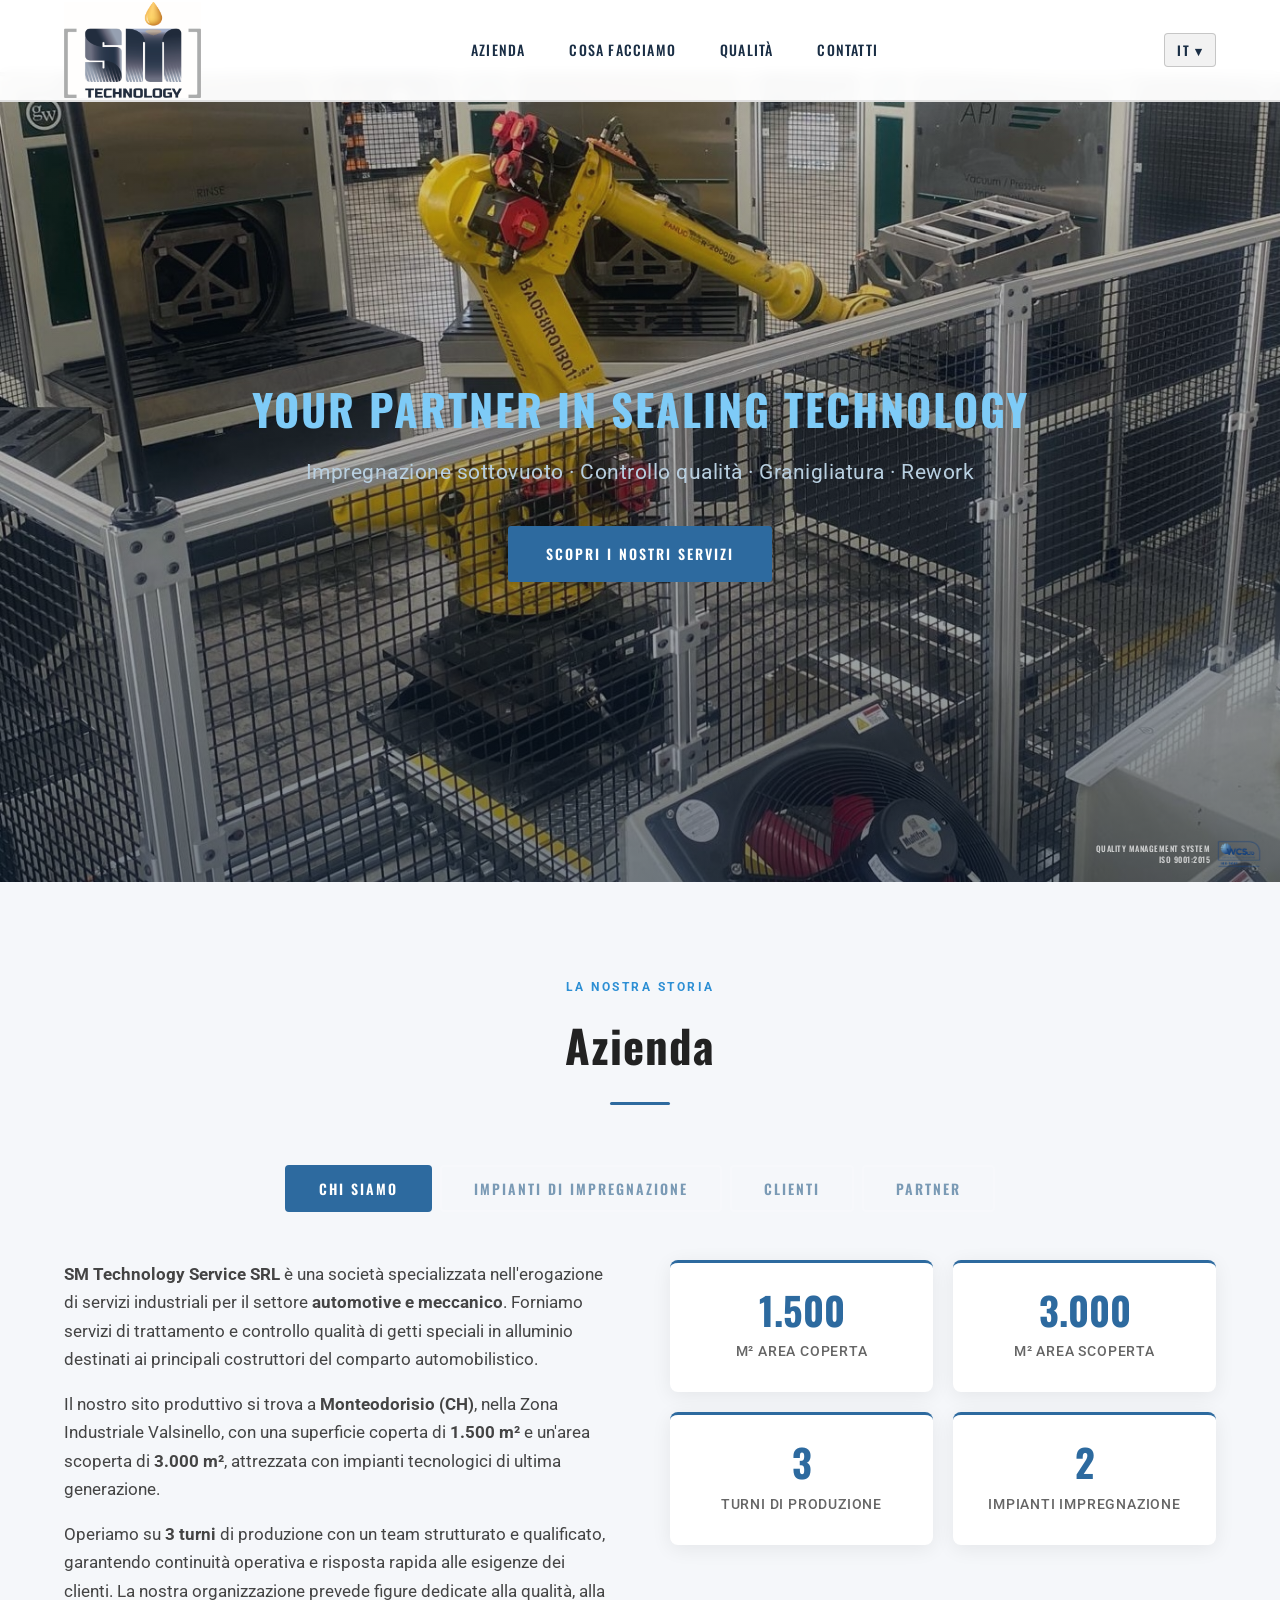
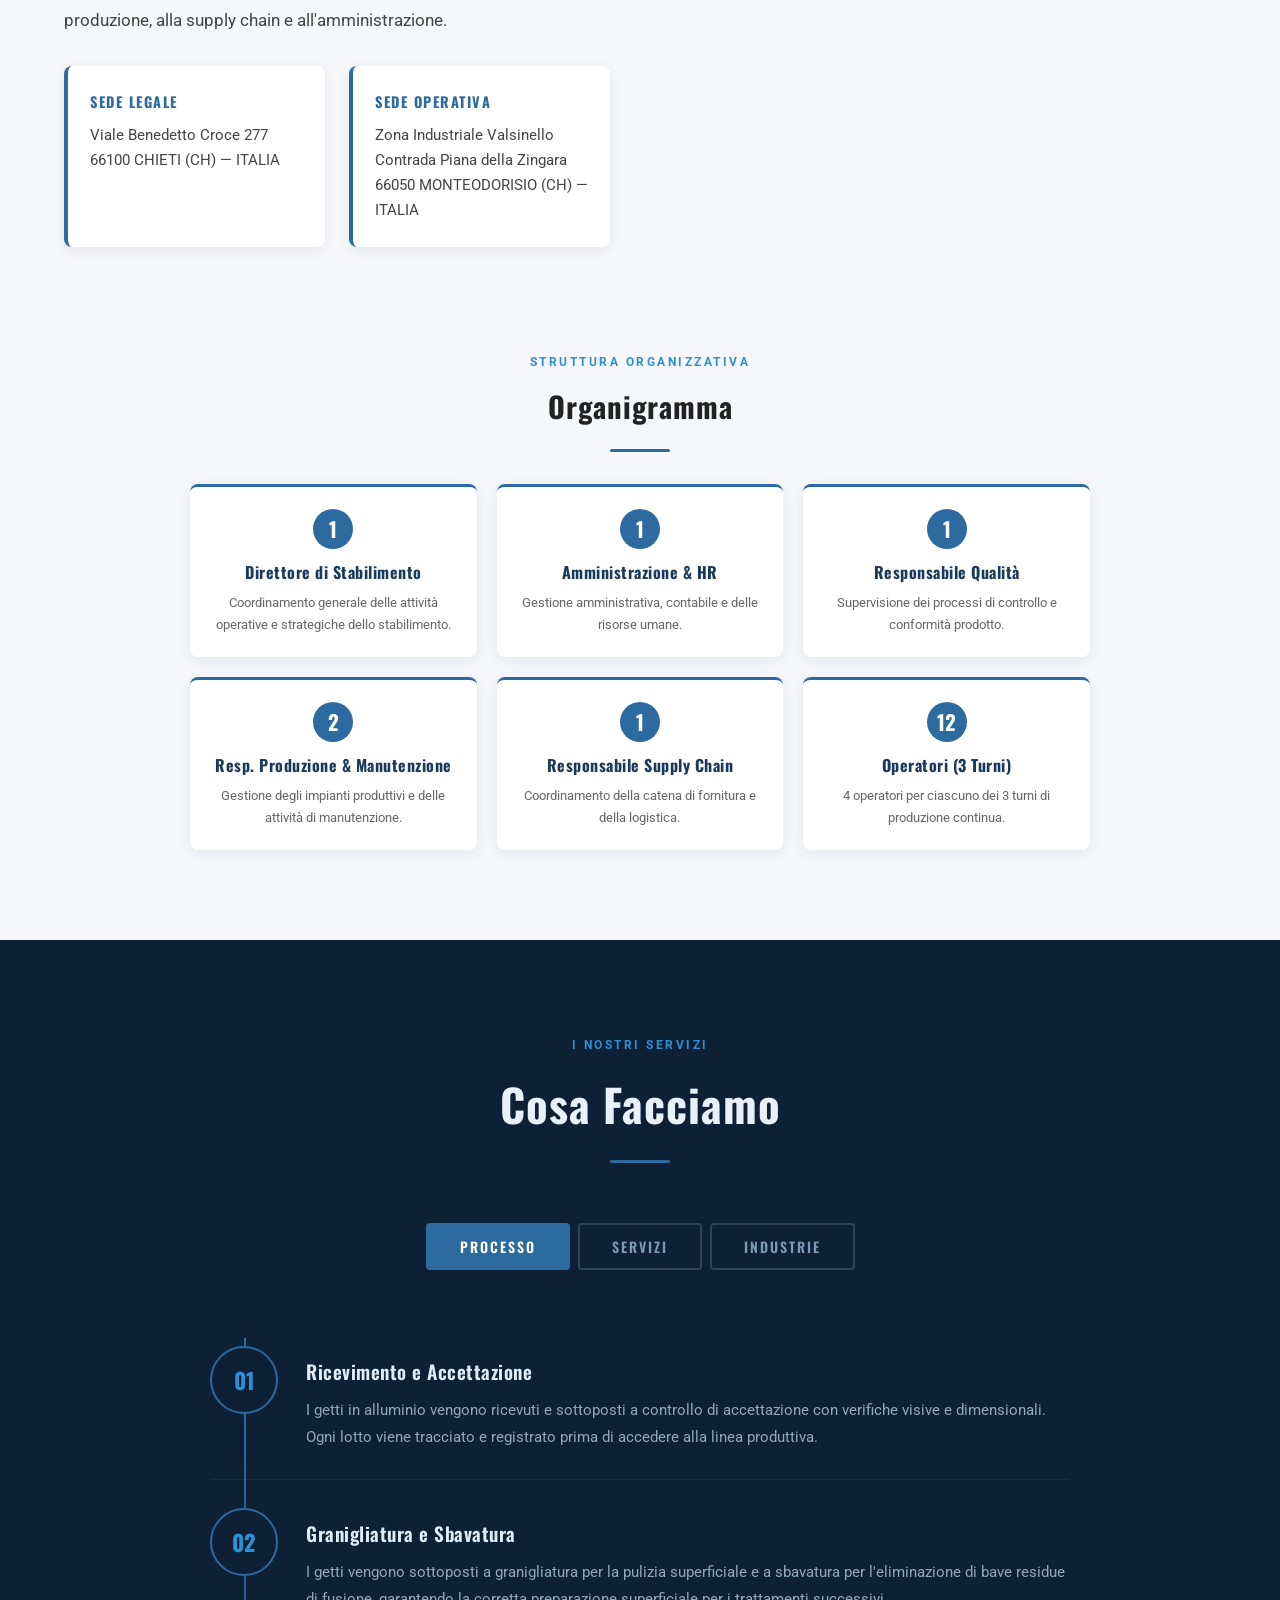
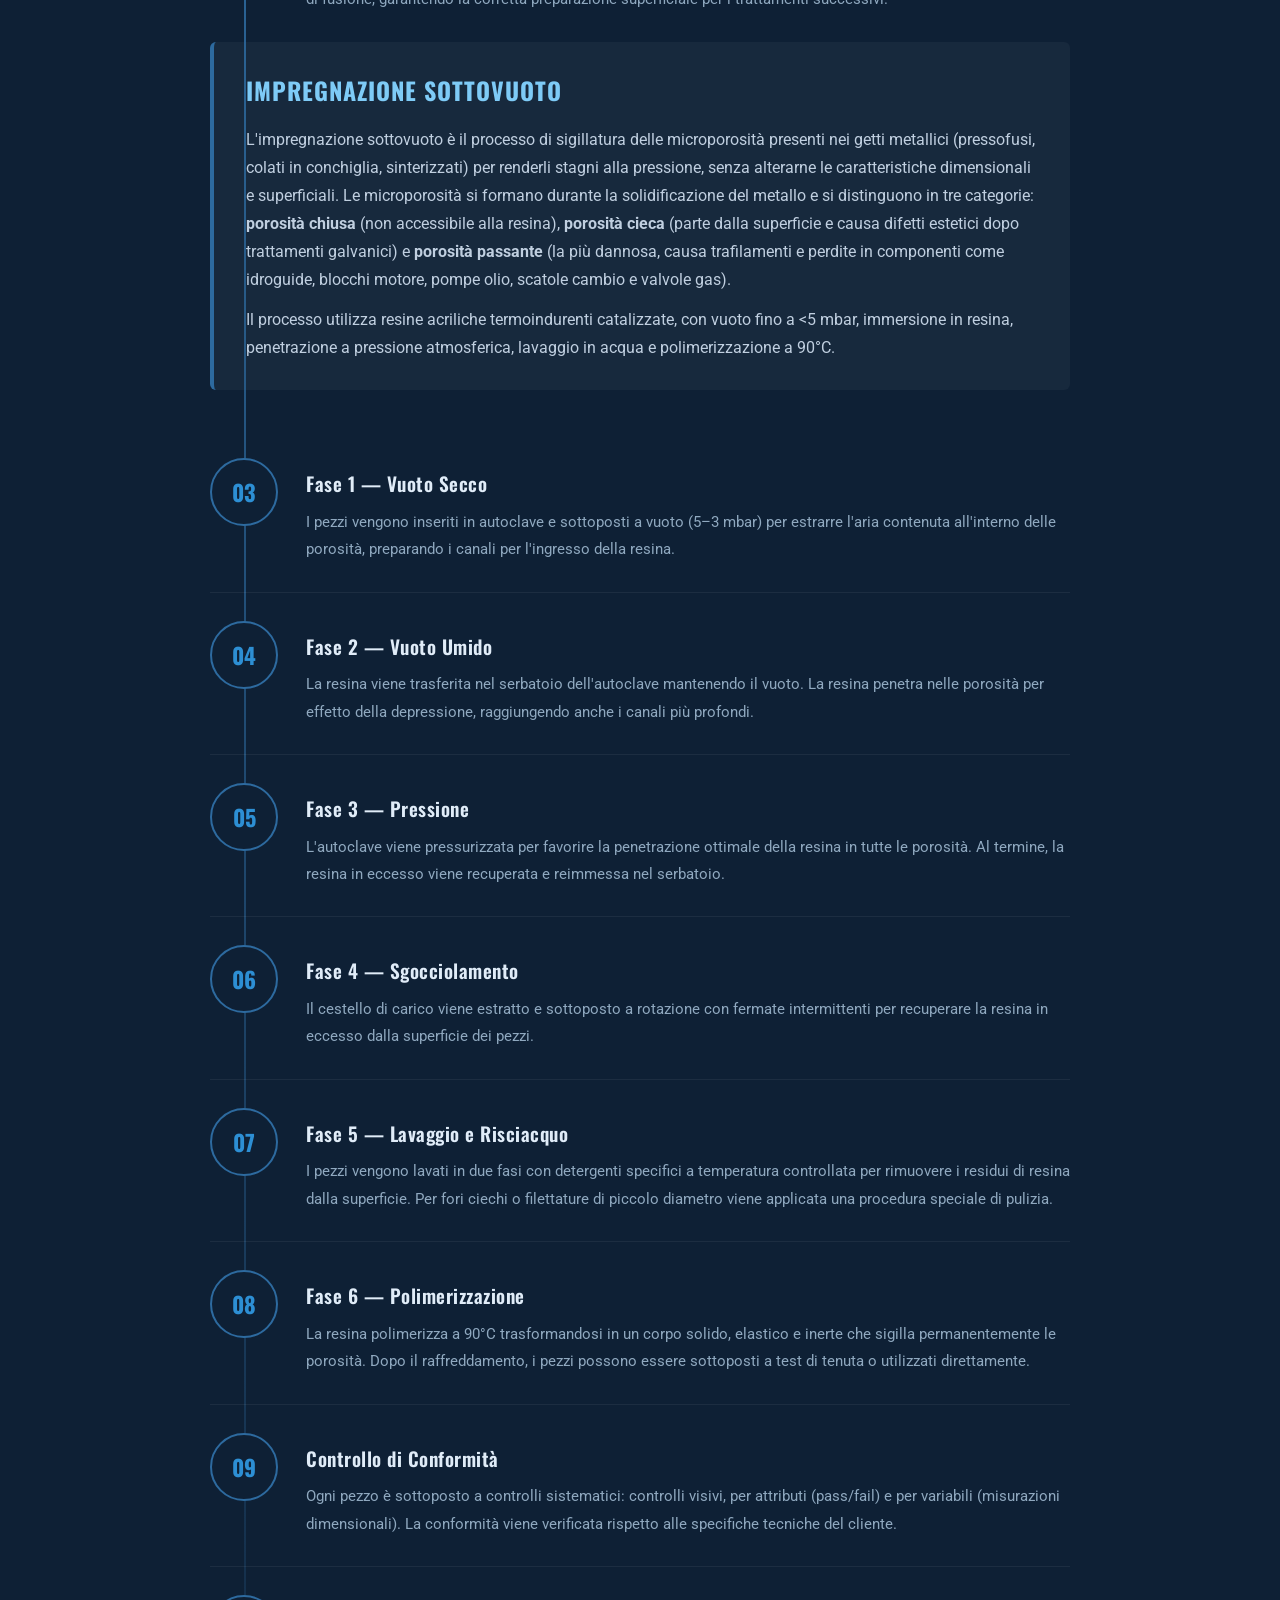
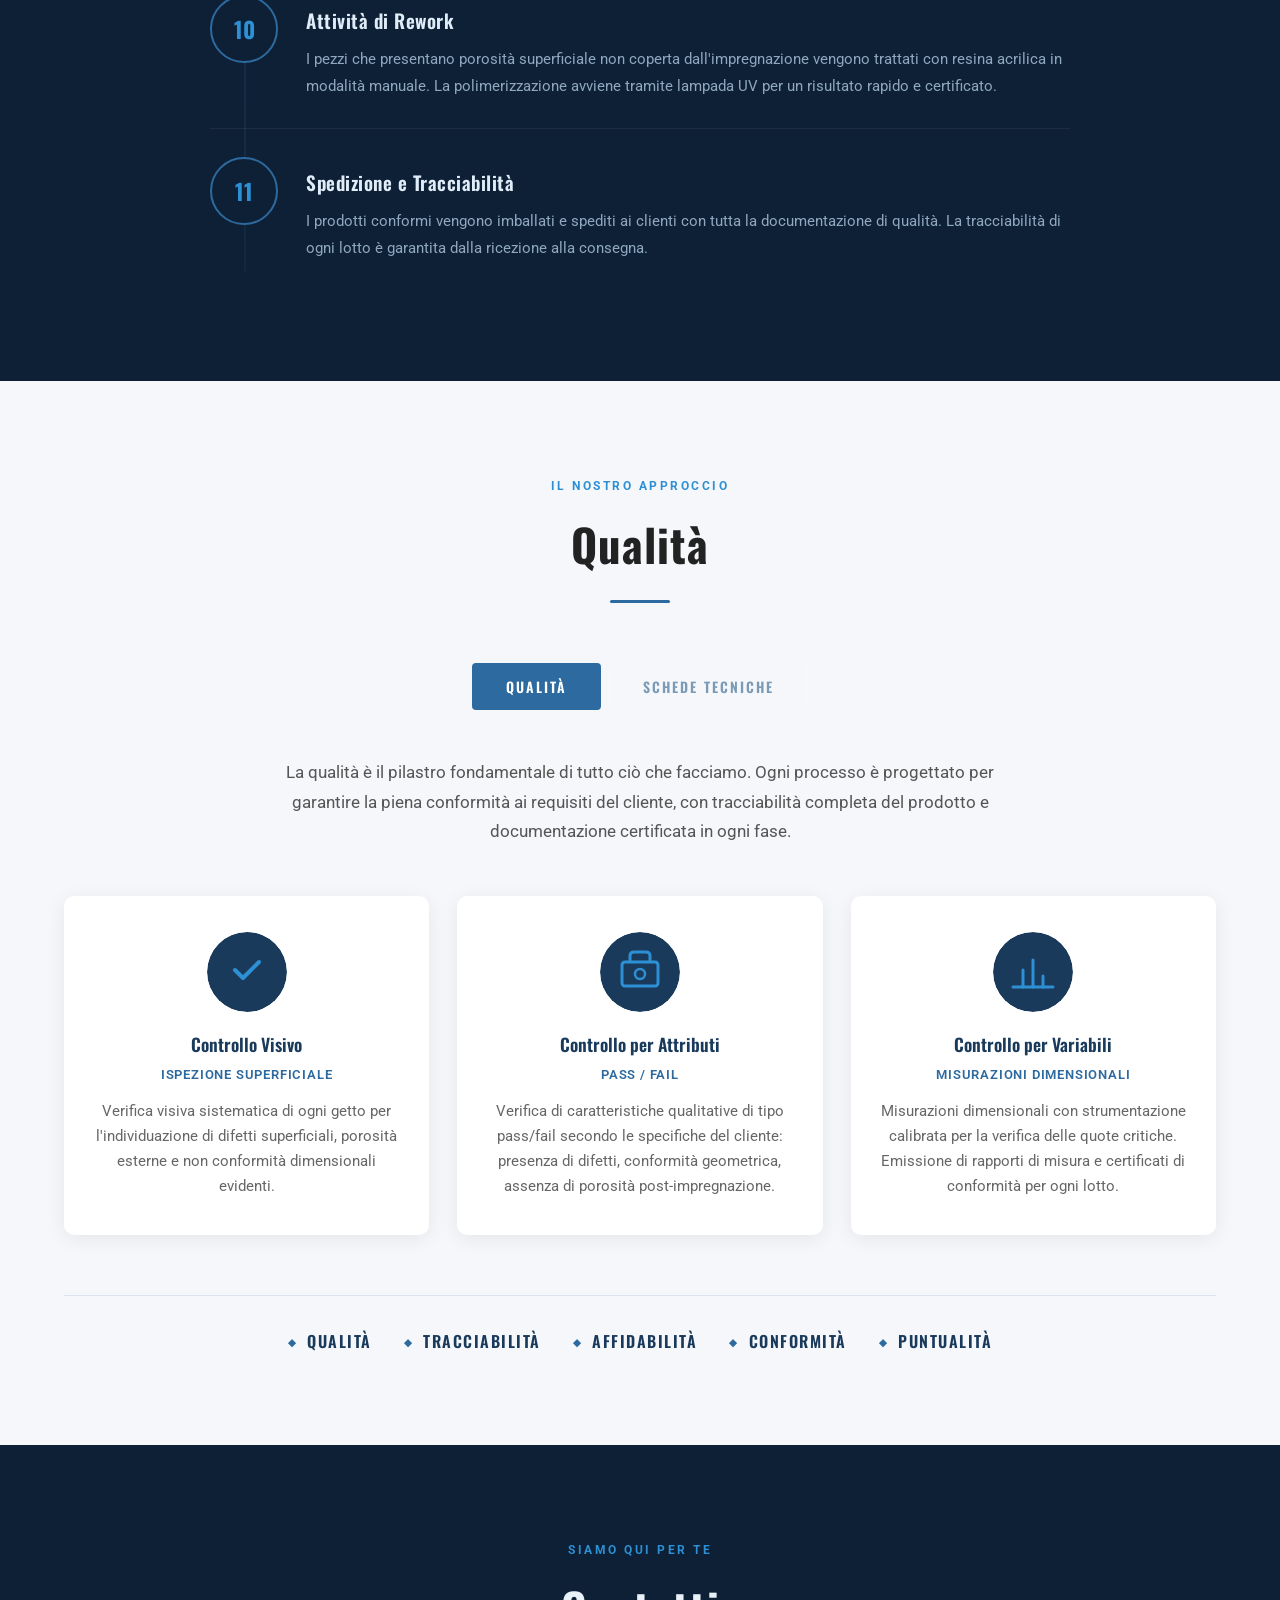
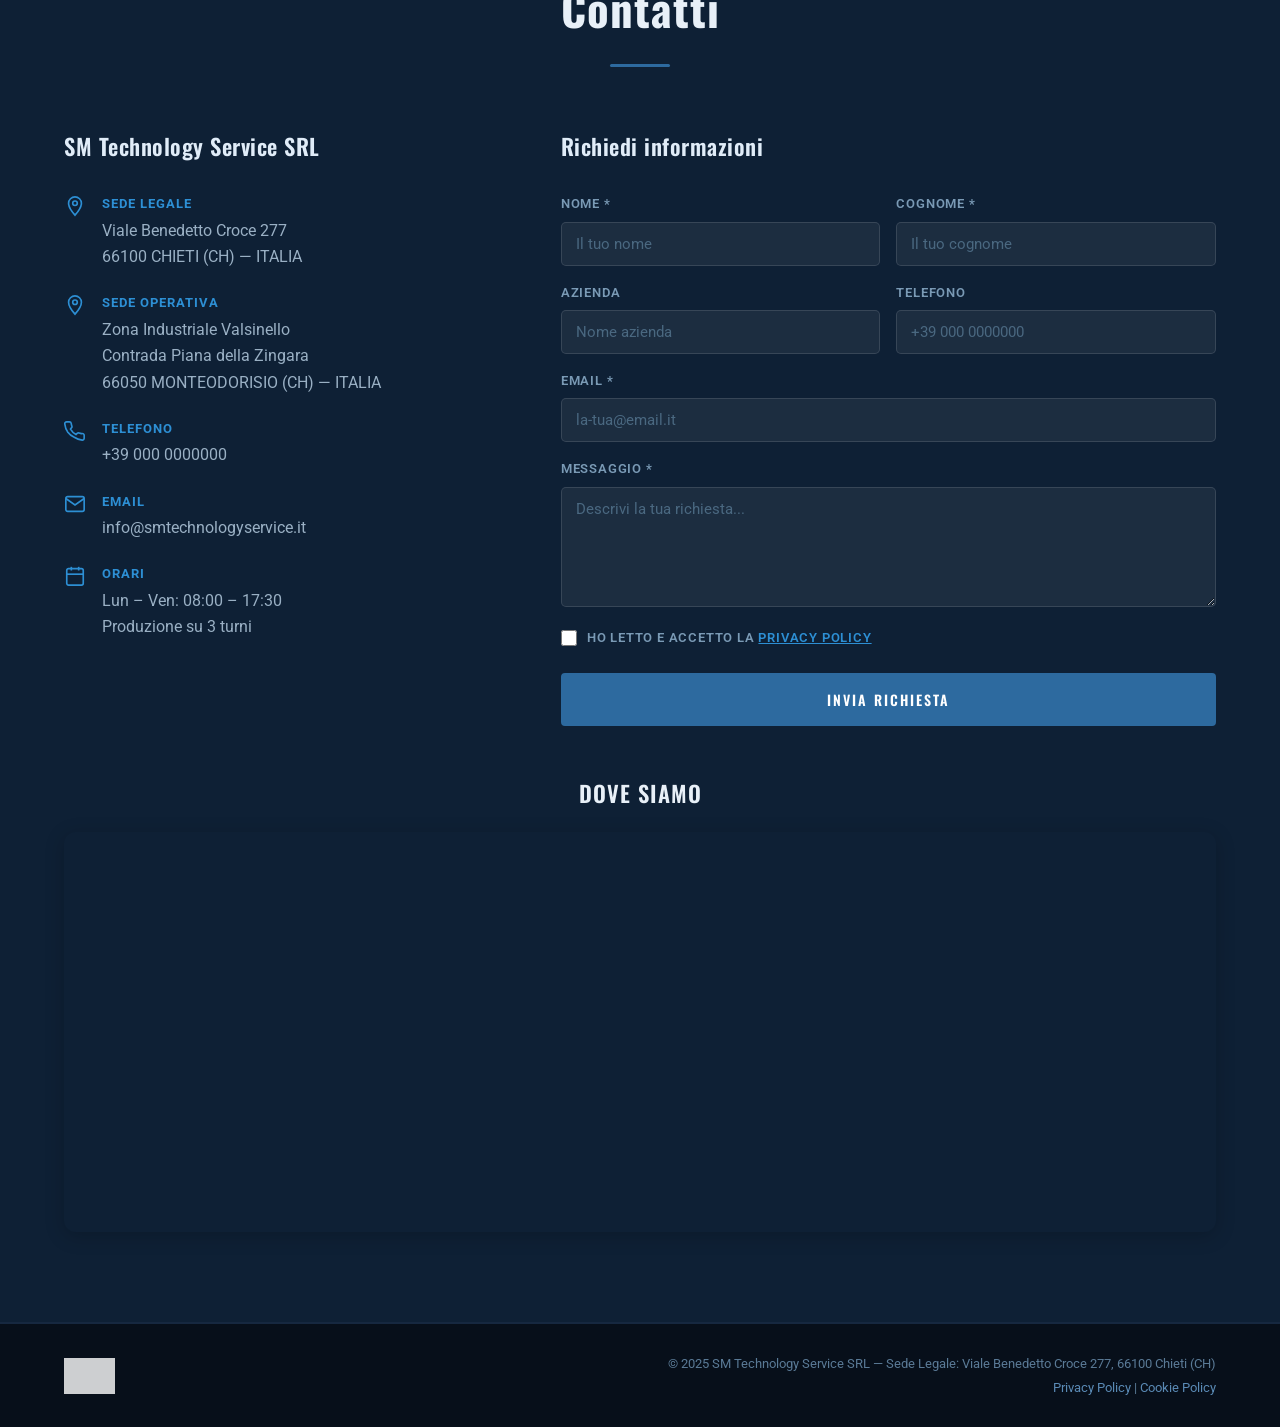
==== commit 12c3734e: "Rinomina sezione 'Come' in 'Qualità' Co-Authored-By: Claude Opus 4.6 <noreply@anthropic.com>" ====
--- a/index.html
+++ b/index.html
@@ -20,7 +20,7 @@
         <ul>
           <li><a href="#azienda">Azienda</a></li>
           <li><a href="#cosa-facciamo">Cosa Facciamo</a></li>
-          <li><a href="#come">Come</a></li>
+          <li><a href="#qualita">Qualità</a></li>
           <li><a href="#contatti">Contatti</a></li>
         </ul>
       </nav>
@@ -477,11 +477,11 @@
   </section>
 
   <!-- SEZIONE COME -->
-  <section id="come" class="section section-light">
+  <section id="qualita" class="section section-light">
     <div class="container">
       <div class="section-header">
         <span class="section-tag">Il nostro approccio</span>
-        <h2>Come</h2>
+        <h2>Qualità</h2>
         <div class="divider"></div>
       </div>
       <div class="cf-tabs">
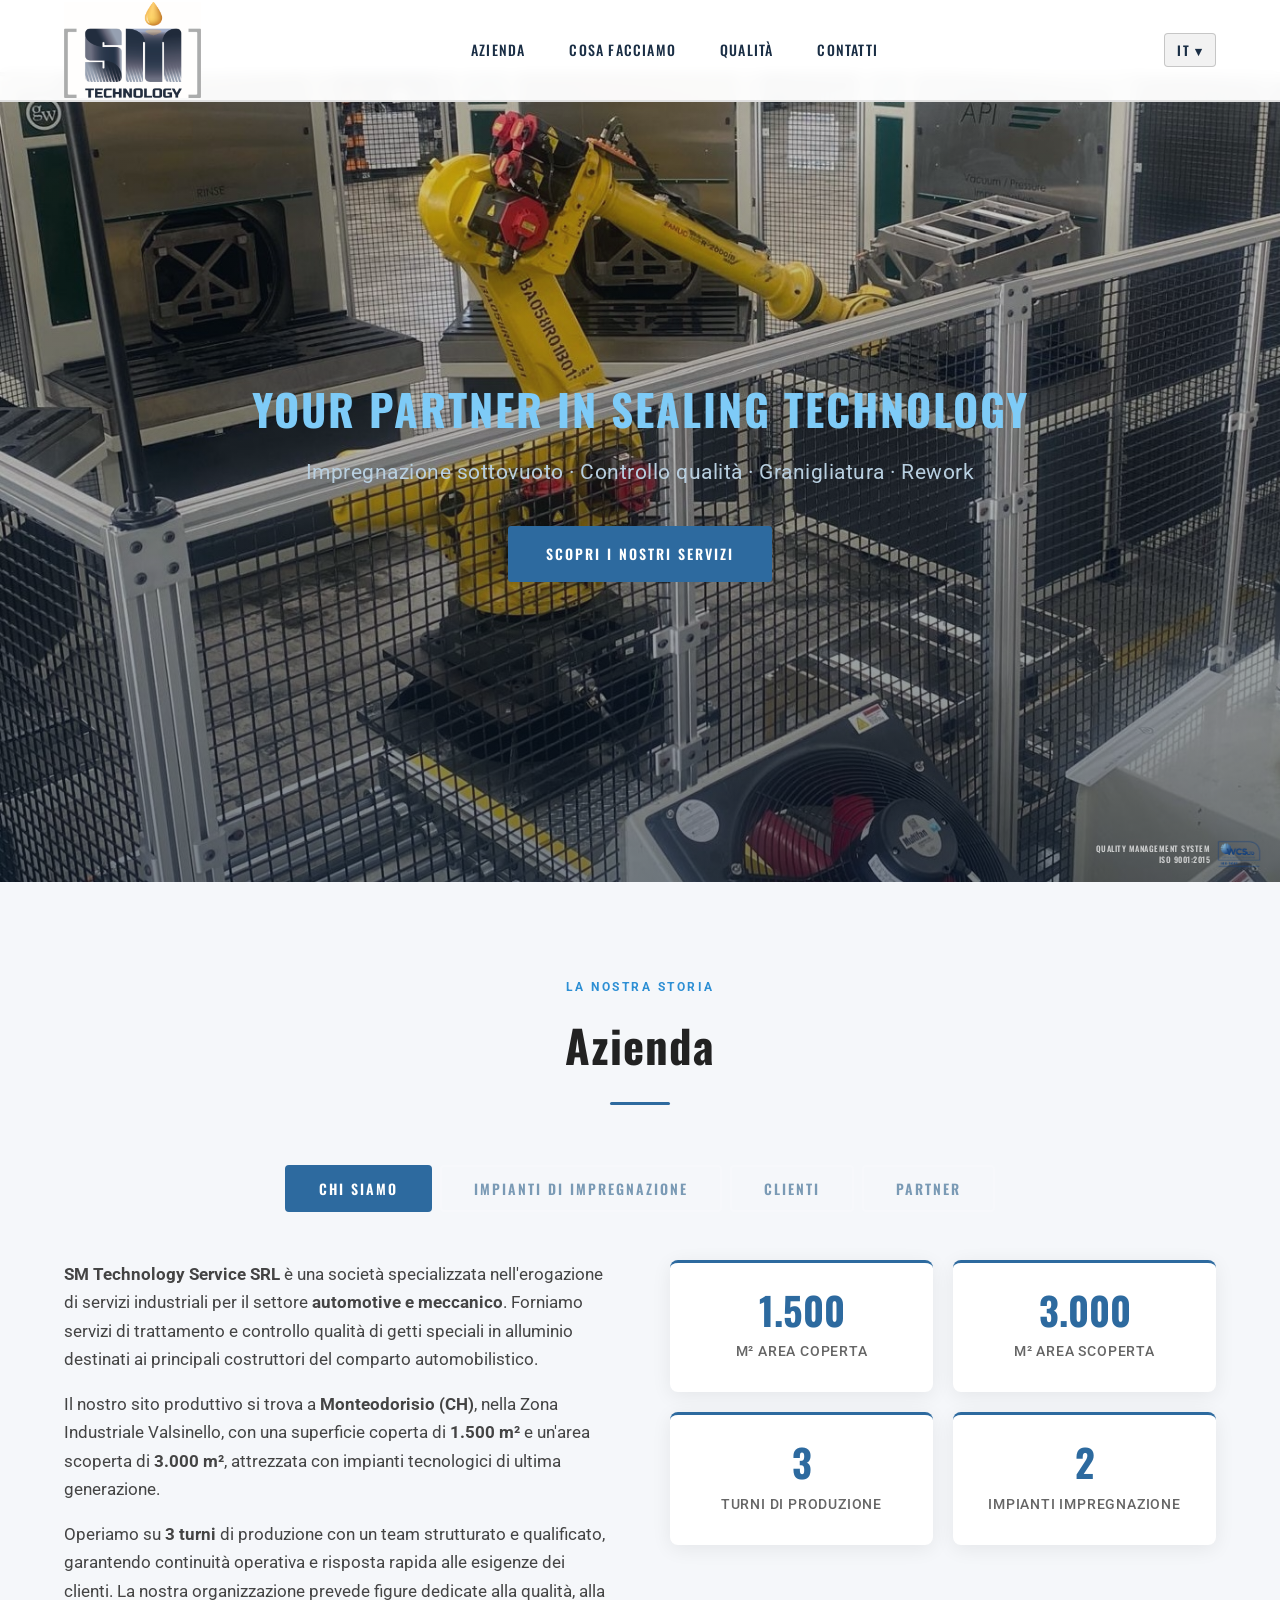
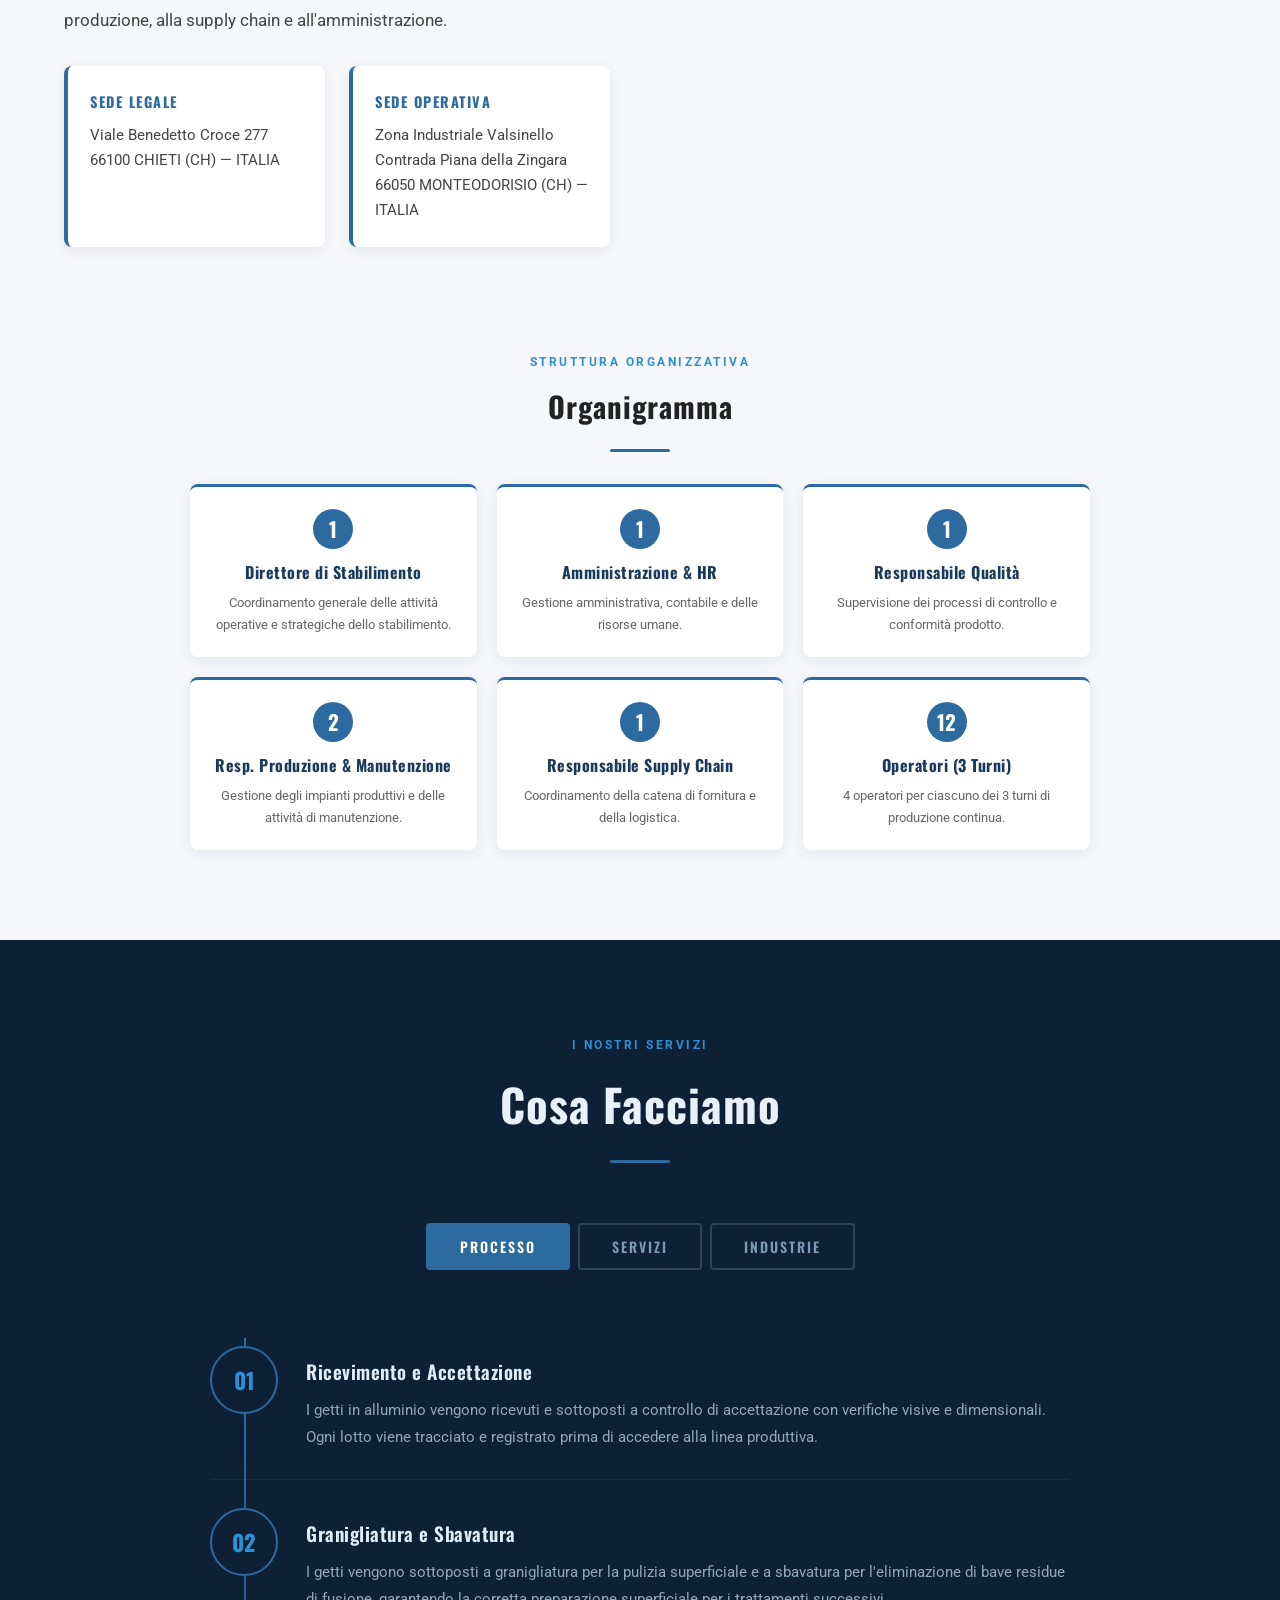
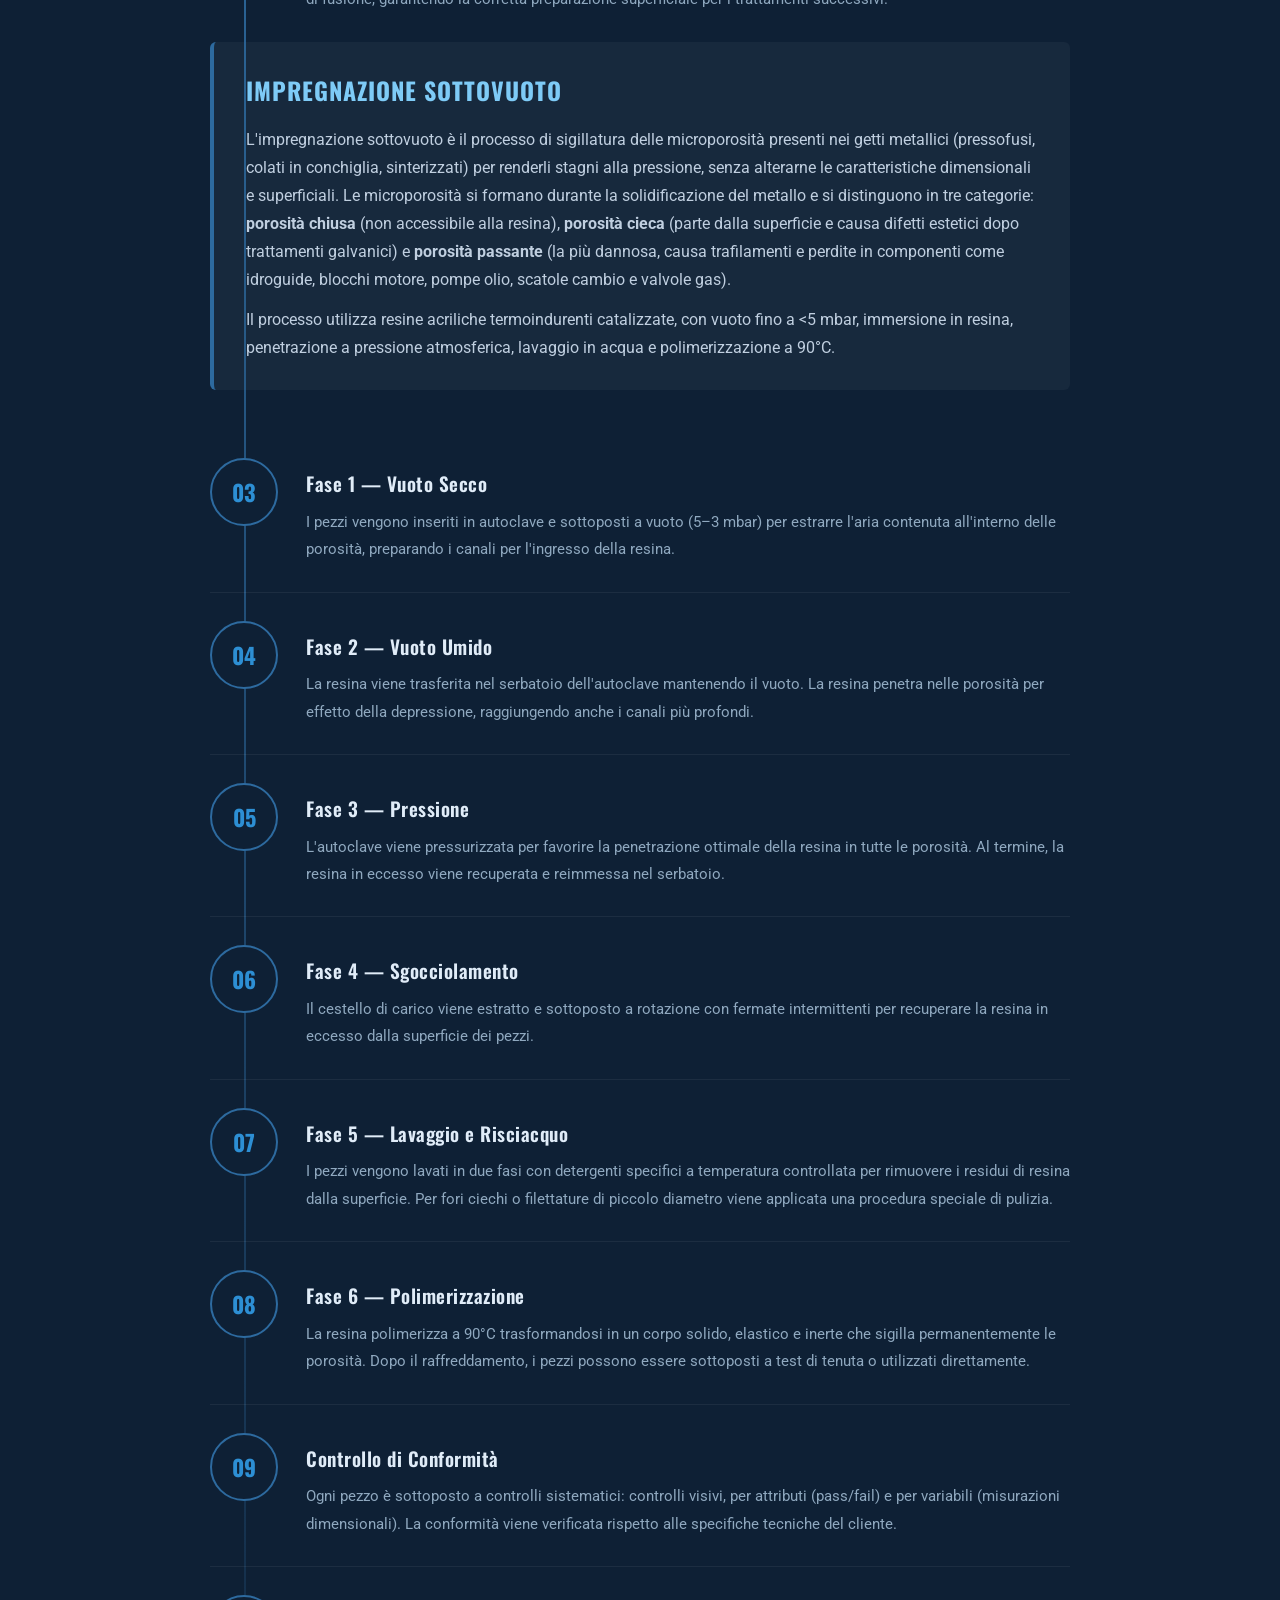
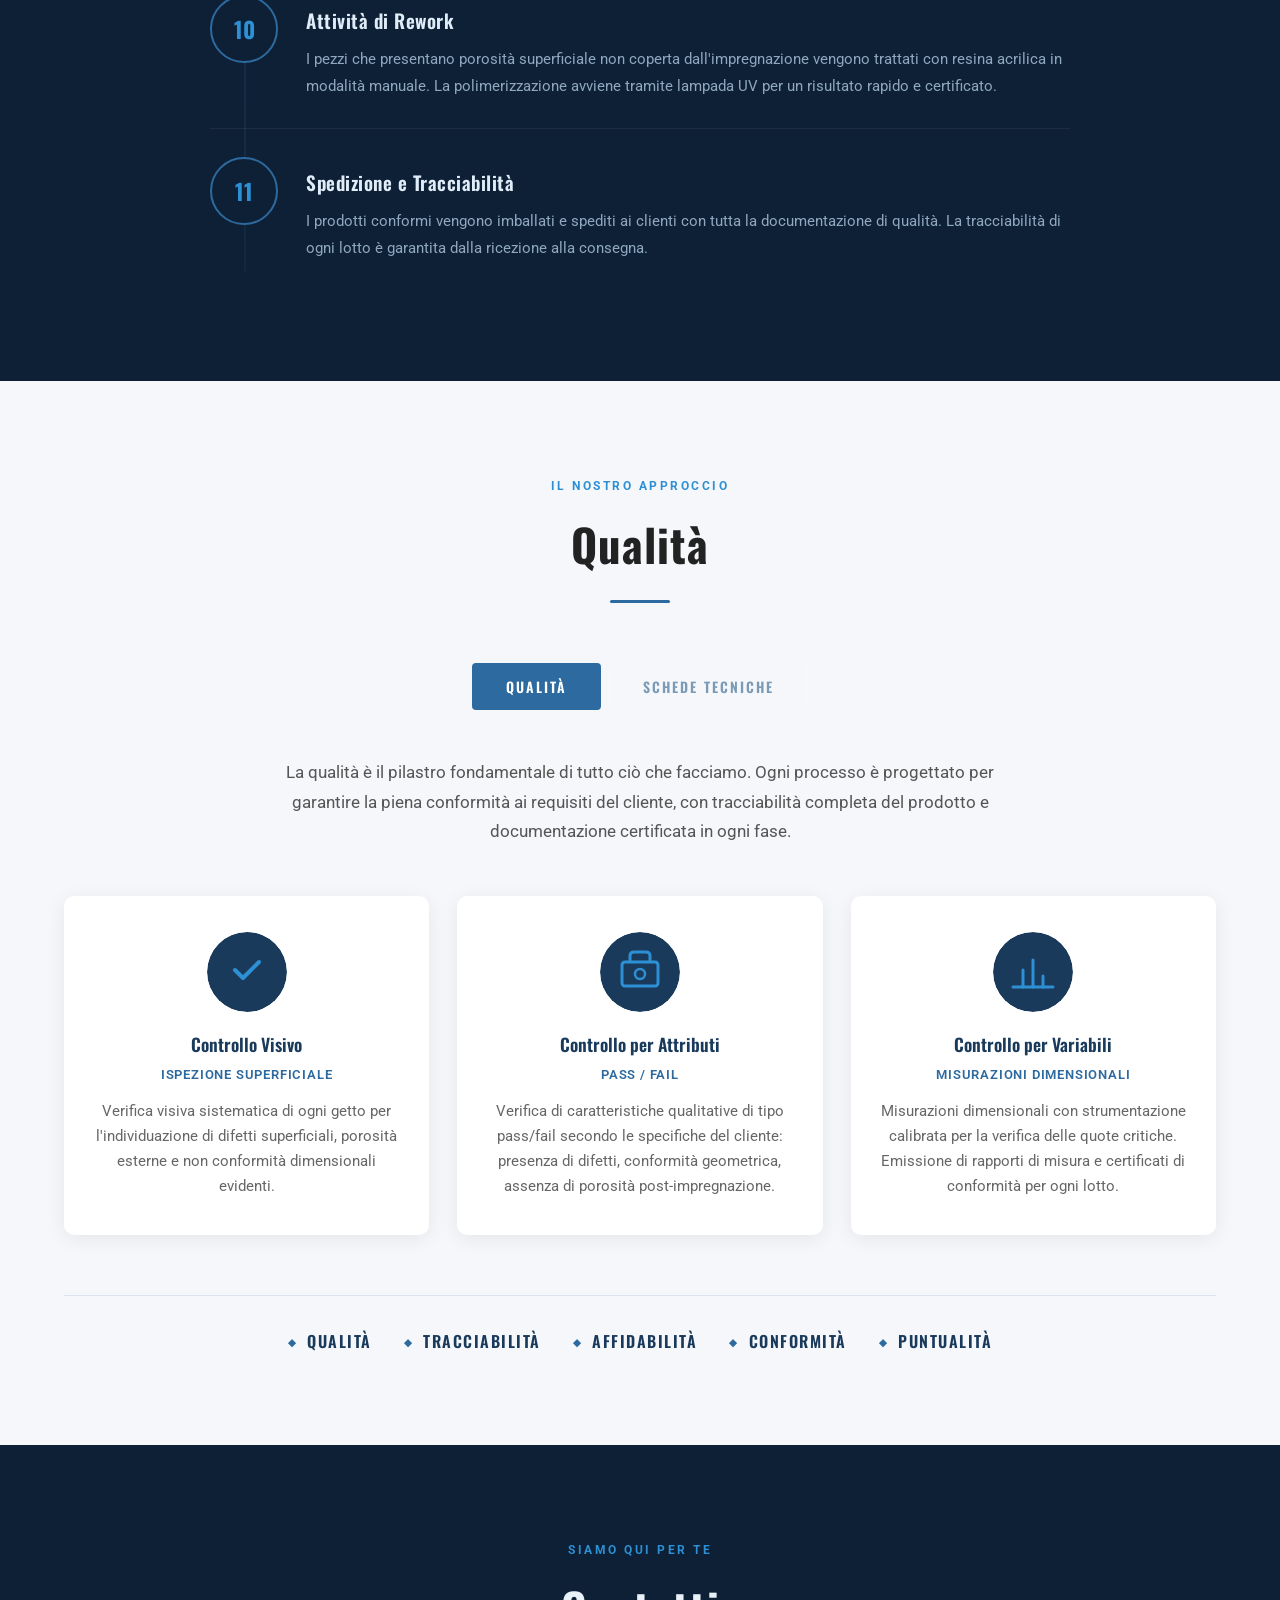
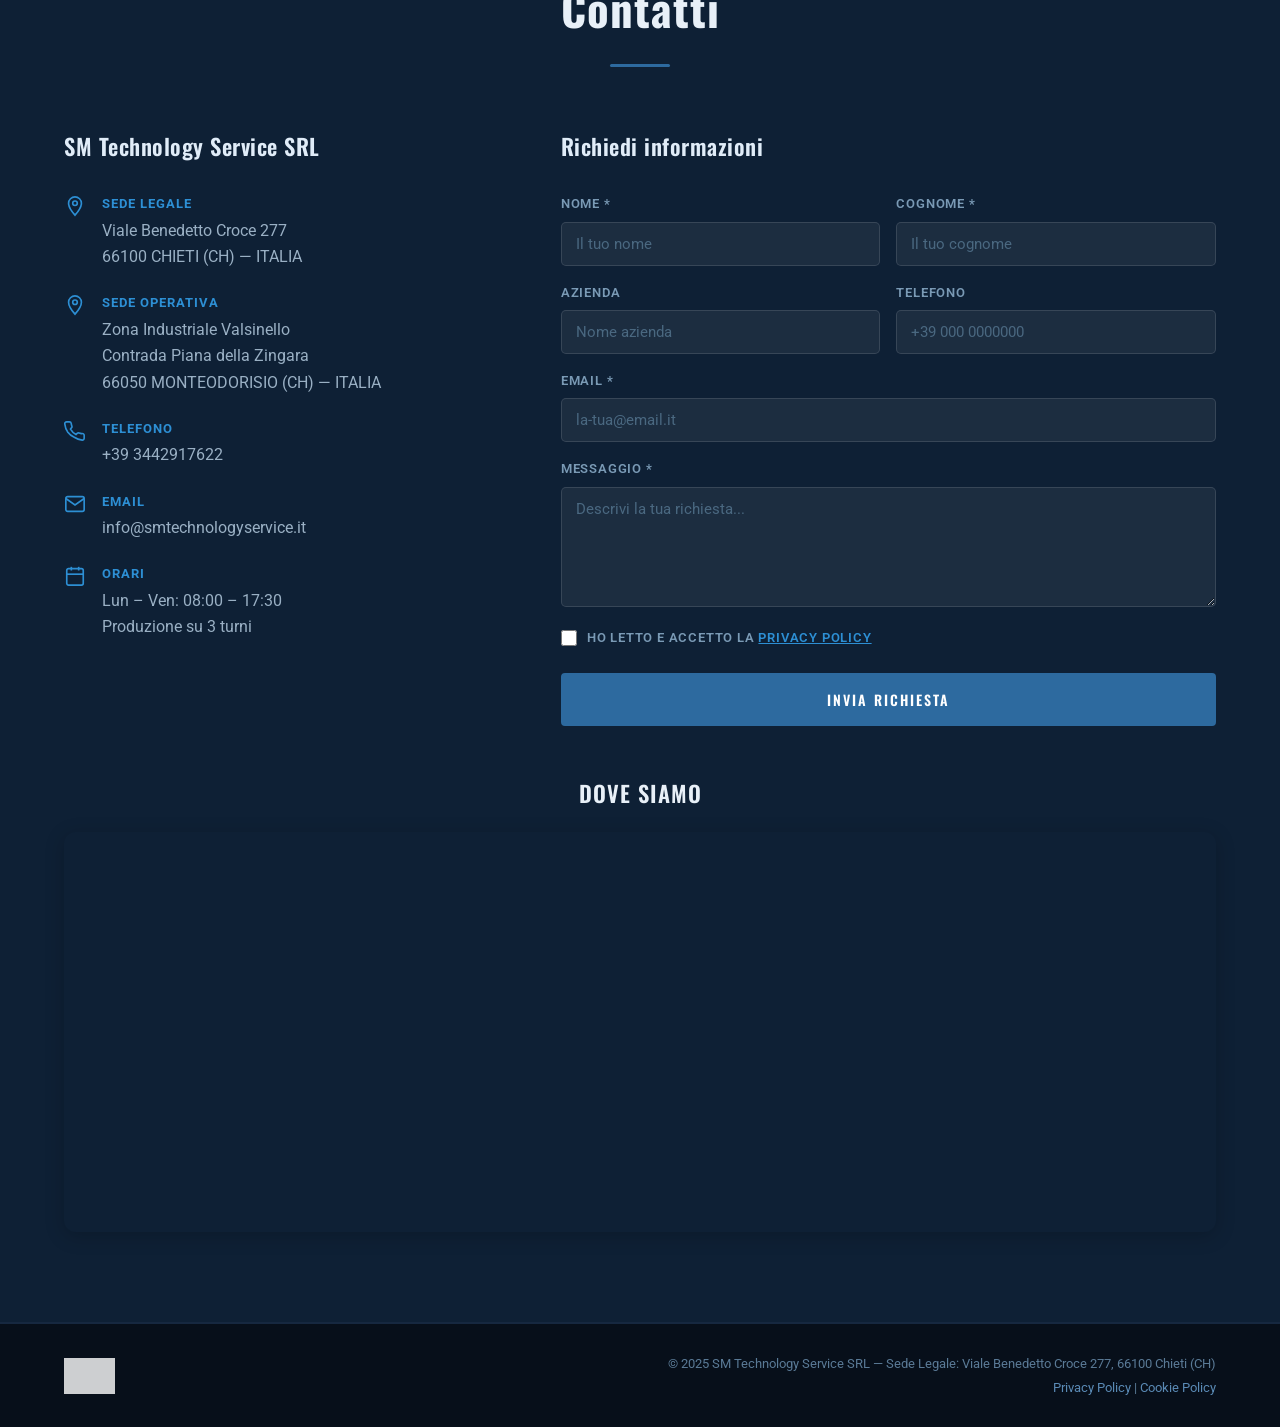
==== commit c1bac84a: "Aggiorna numero di telefono in sezione contatti Co-Authored-By: Claude Opus 4.6 <noreply@anthropic.c" ====
--- a/index.html
+++ b/index.html
@@ -690,7 +690,7 @@
               </svg>
               <div>
                 <strong>Telefono</strong>
-                <p>+39 000 0000000</p>
+                <p>+39 3442917622</p>
               </div>
             </li>
             <li>
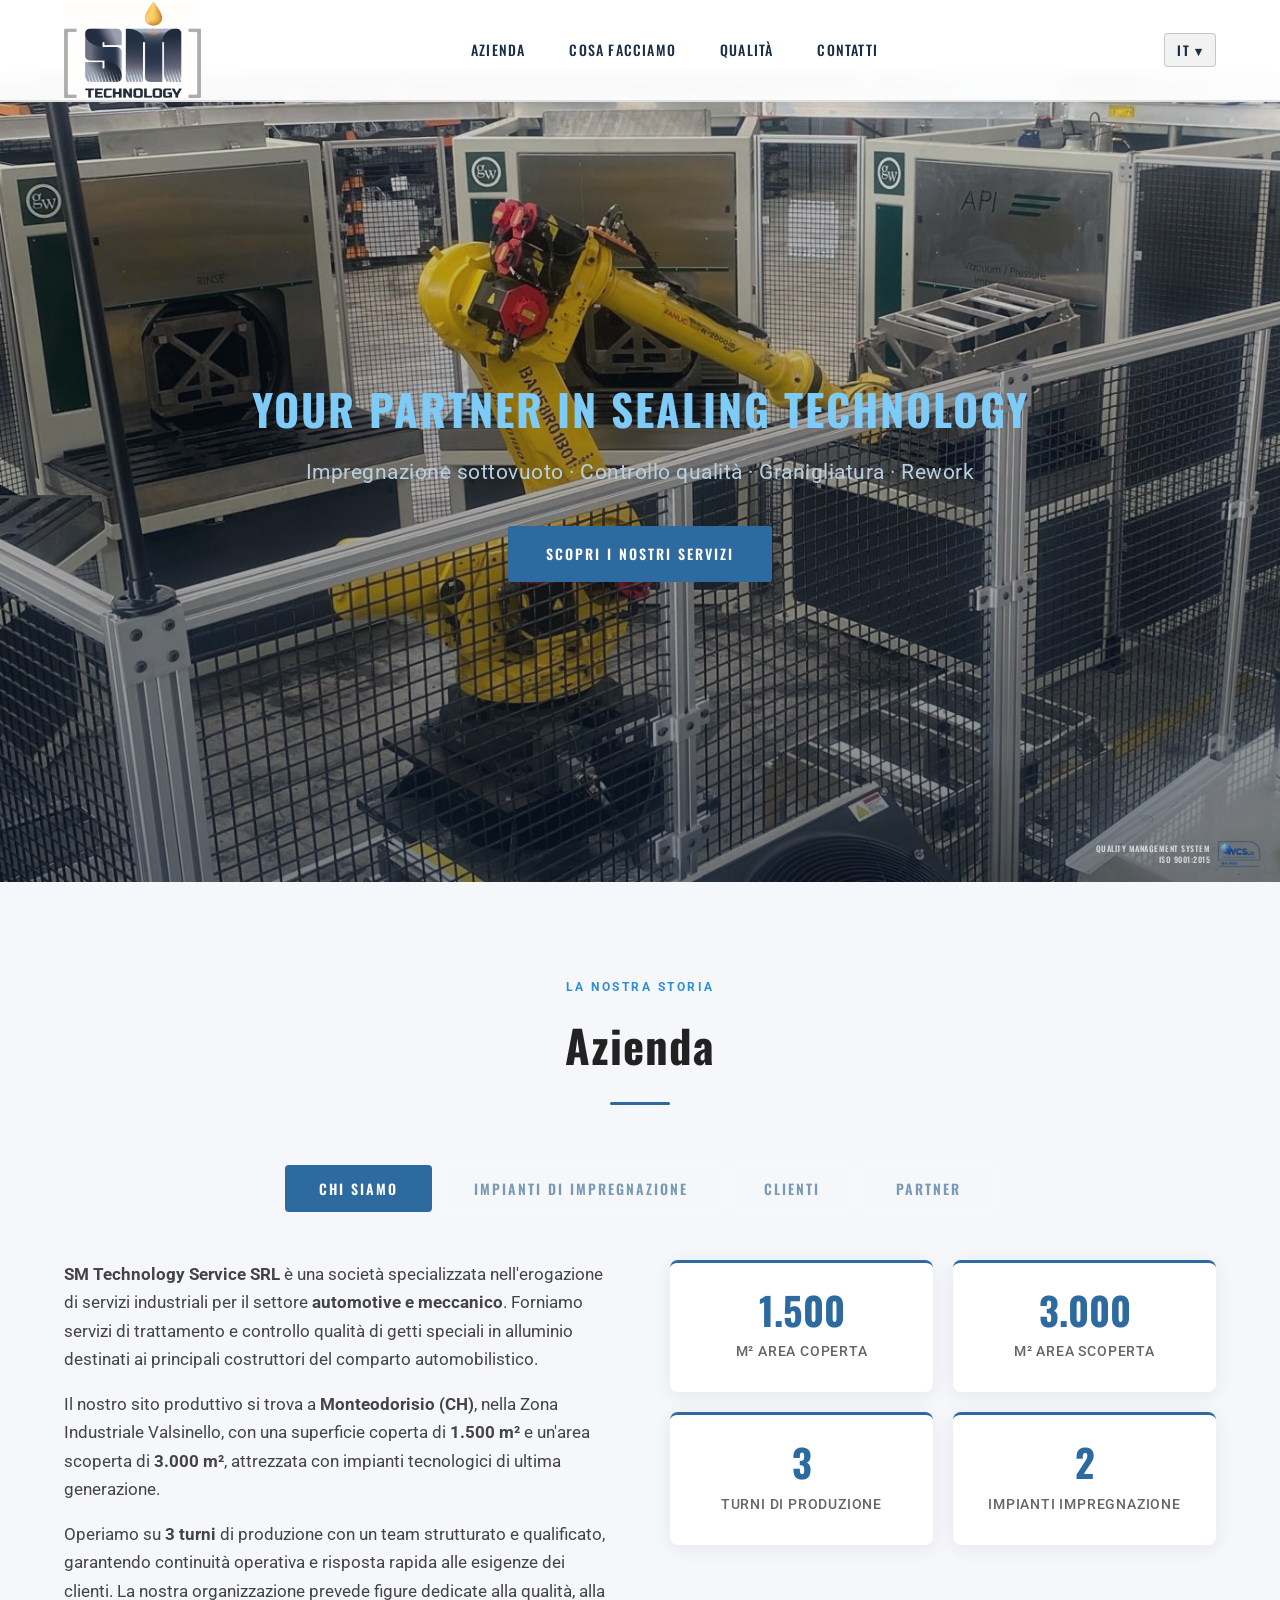
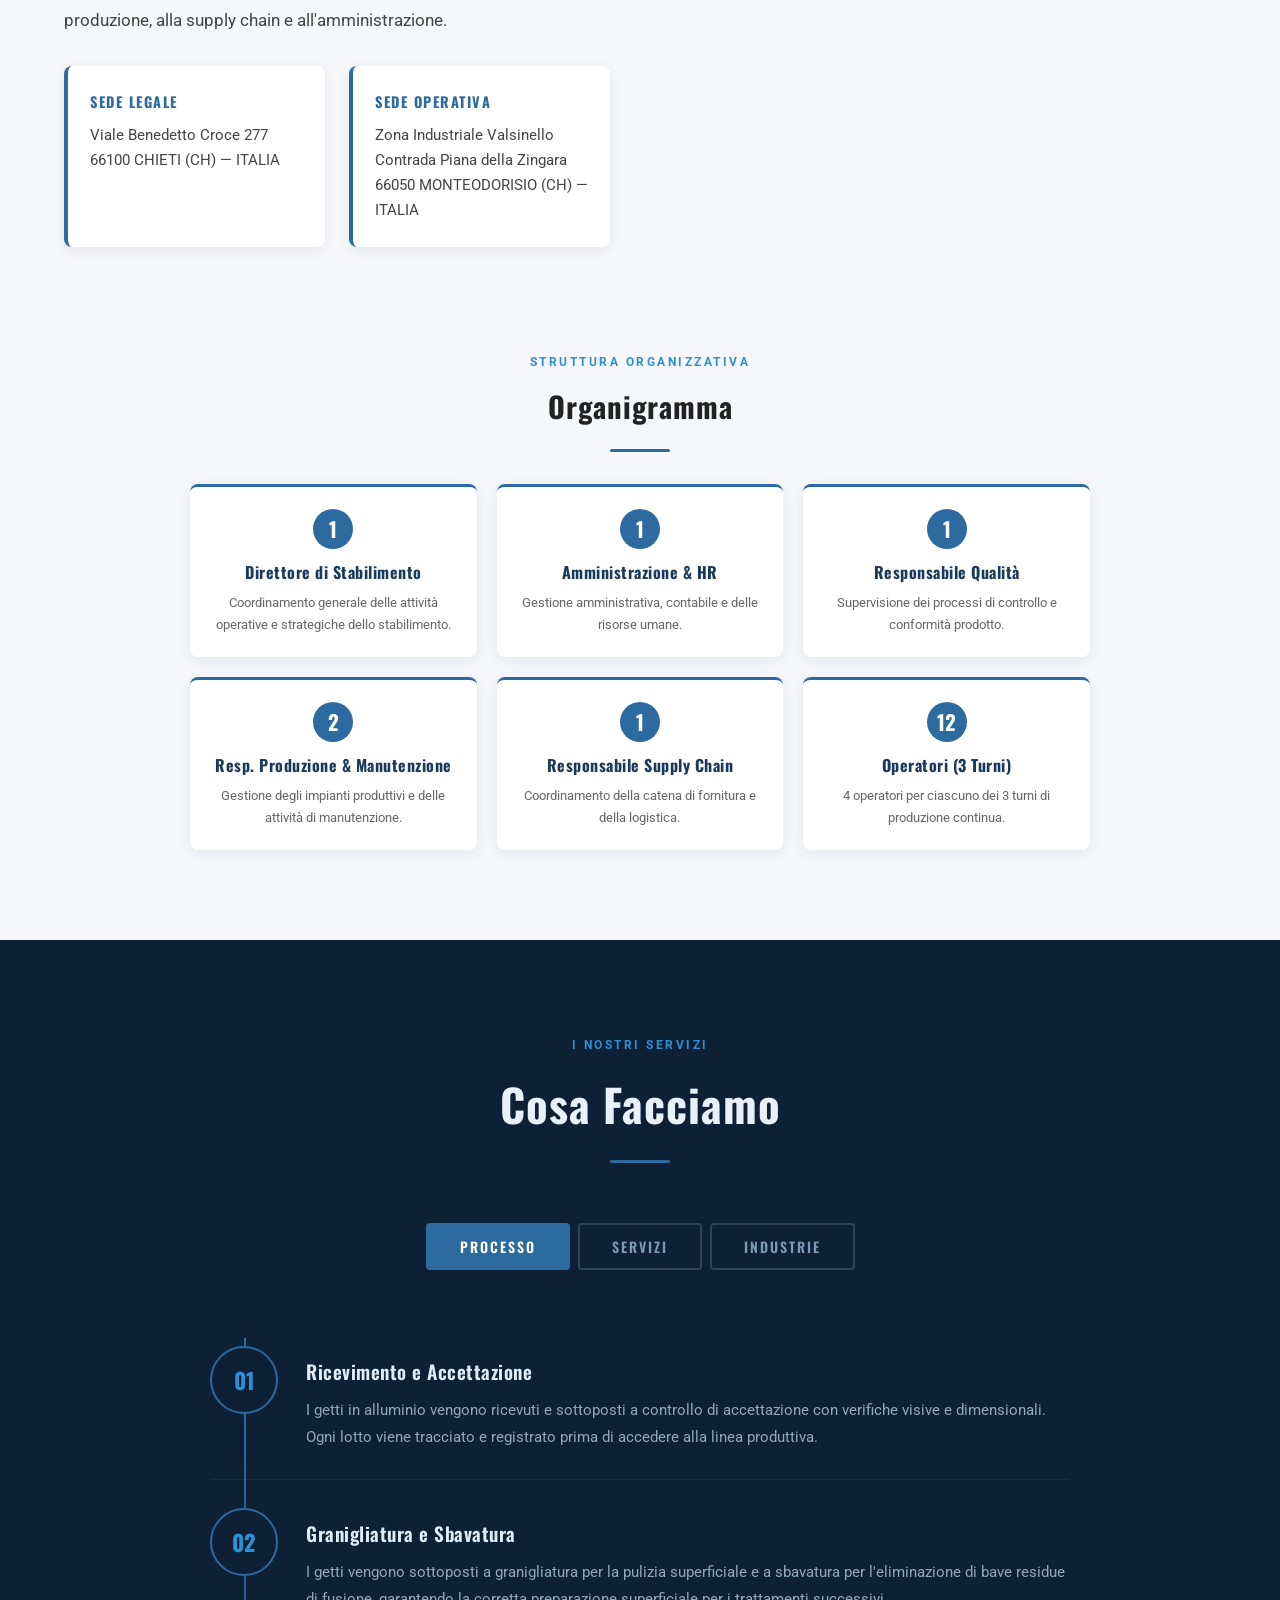
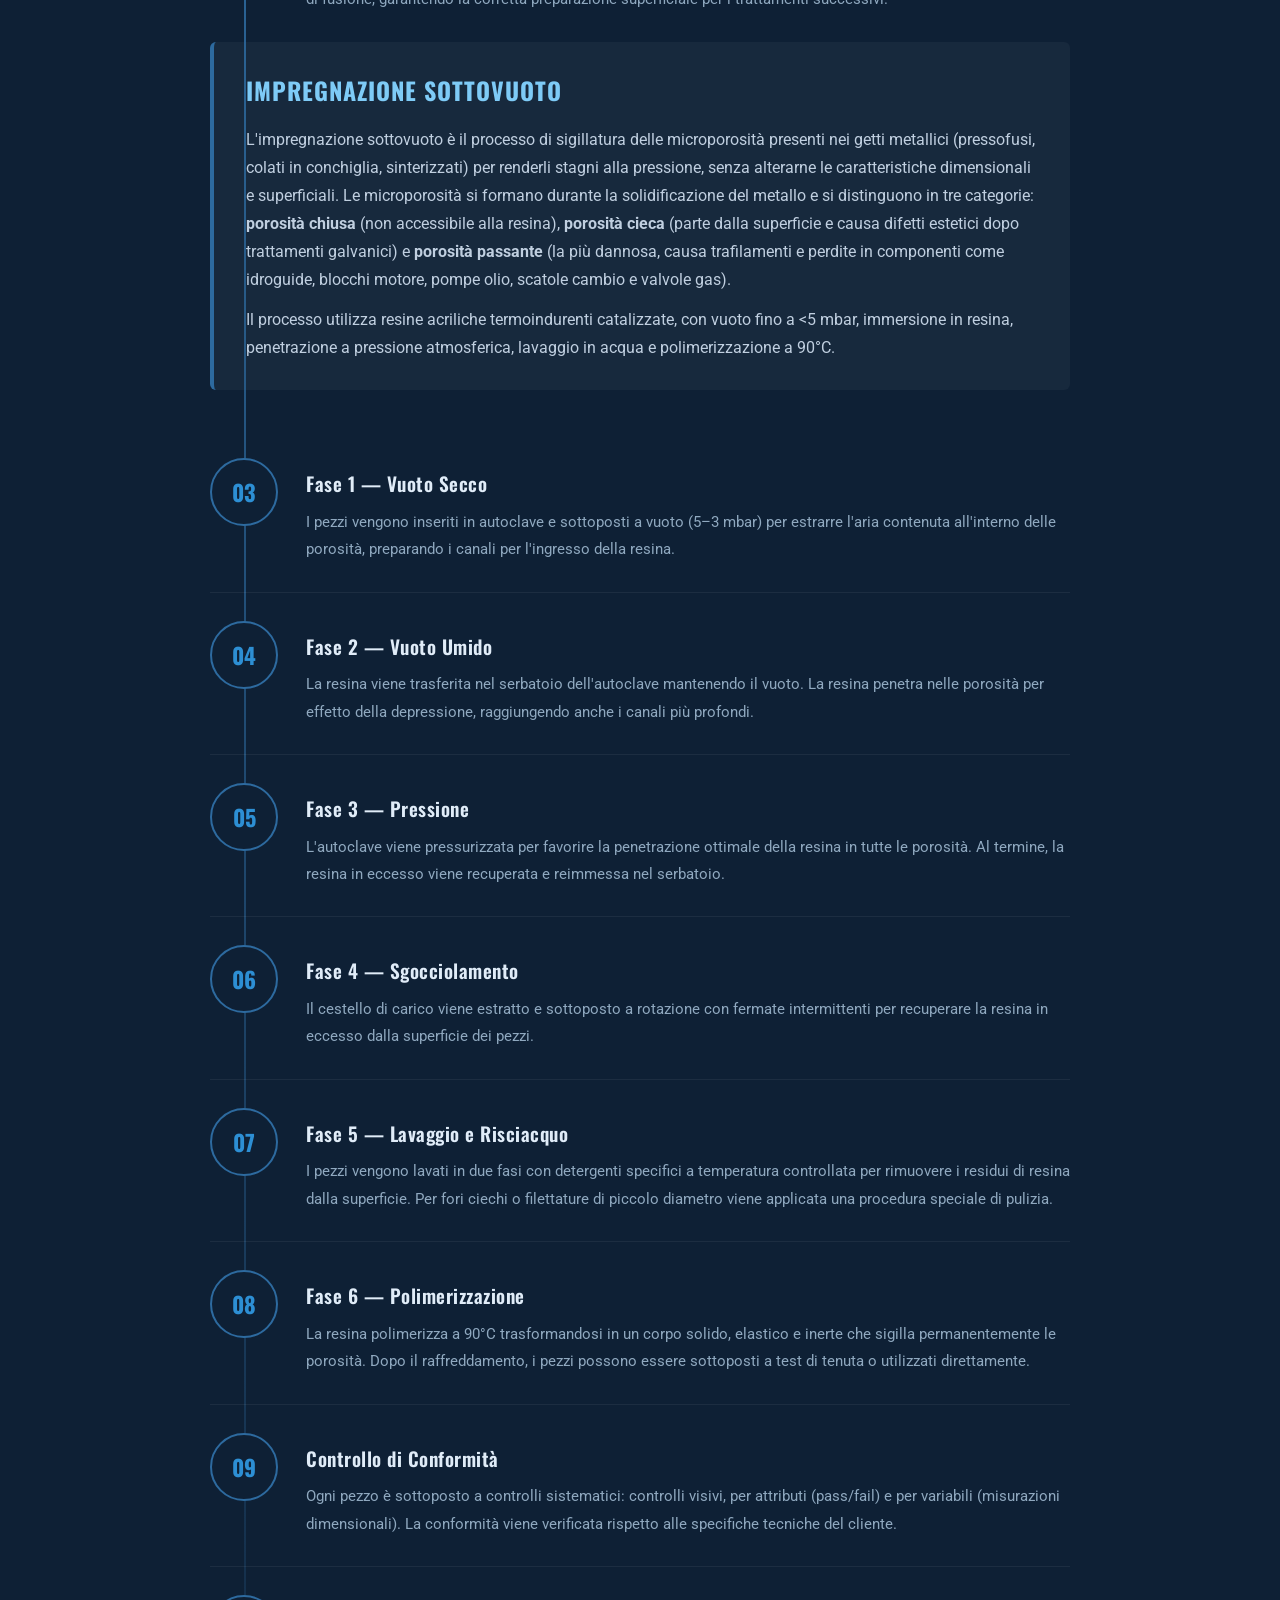
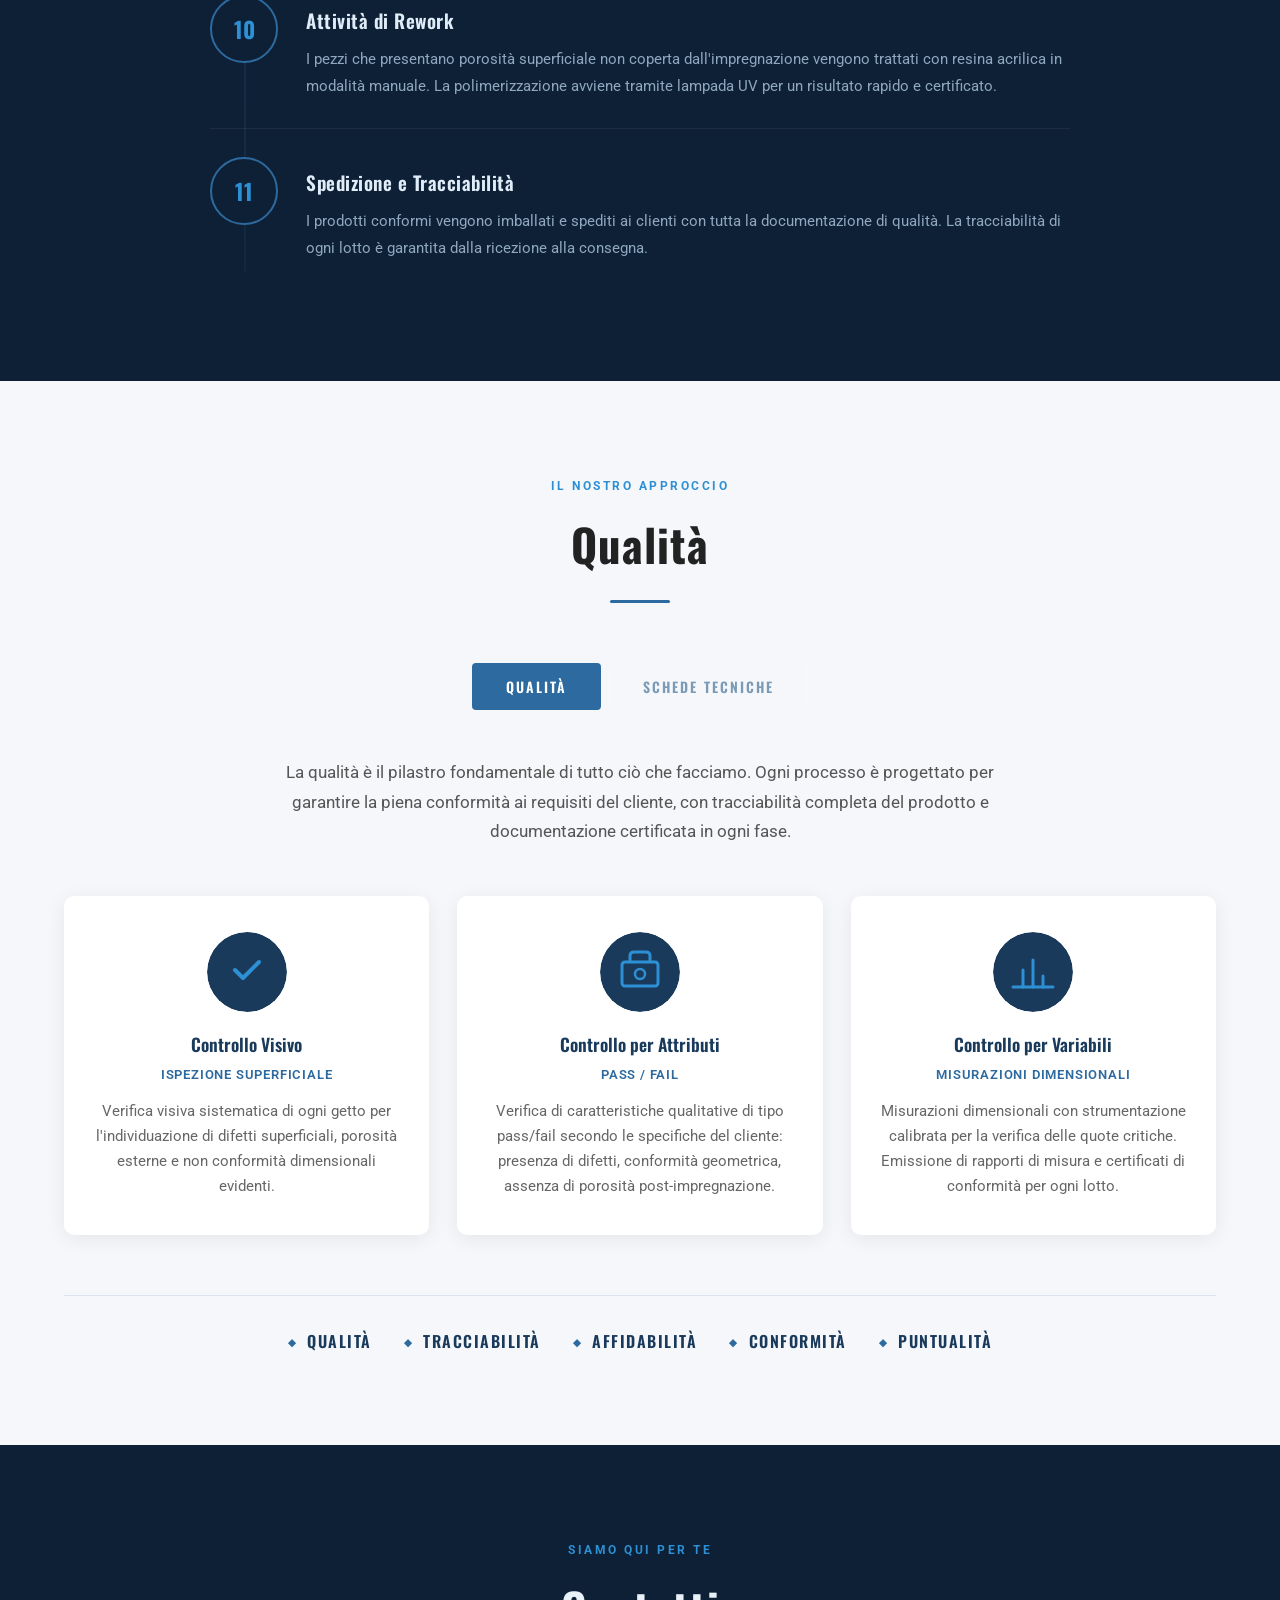
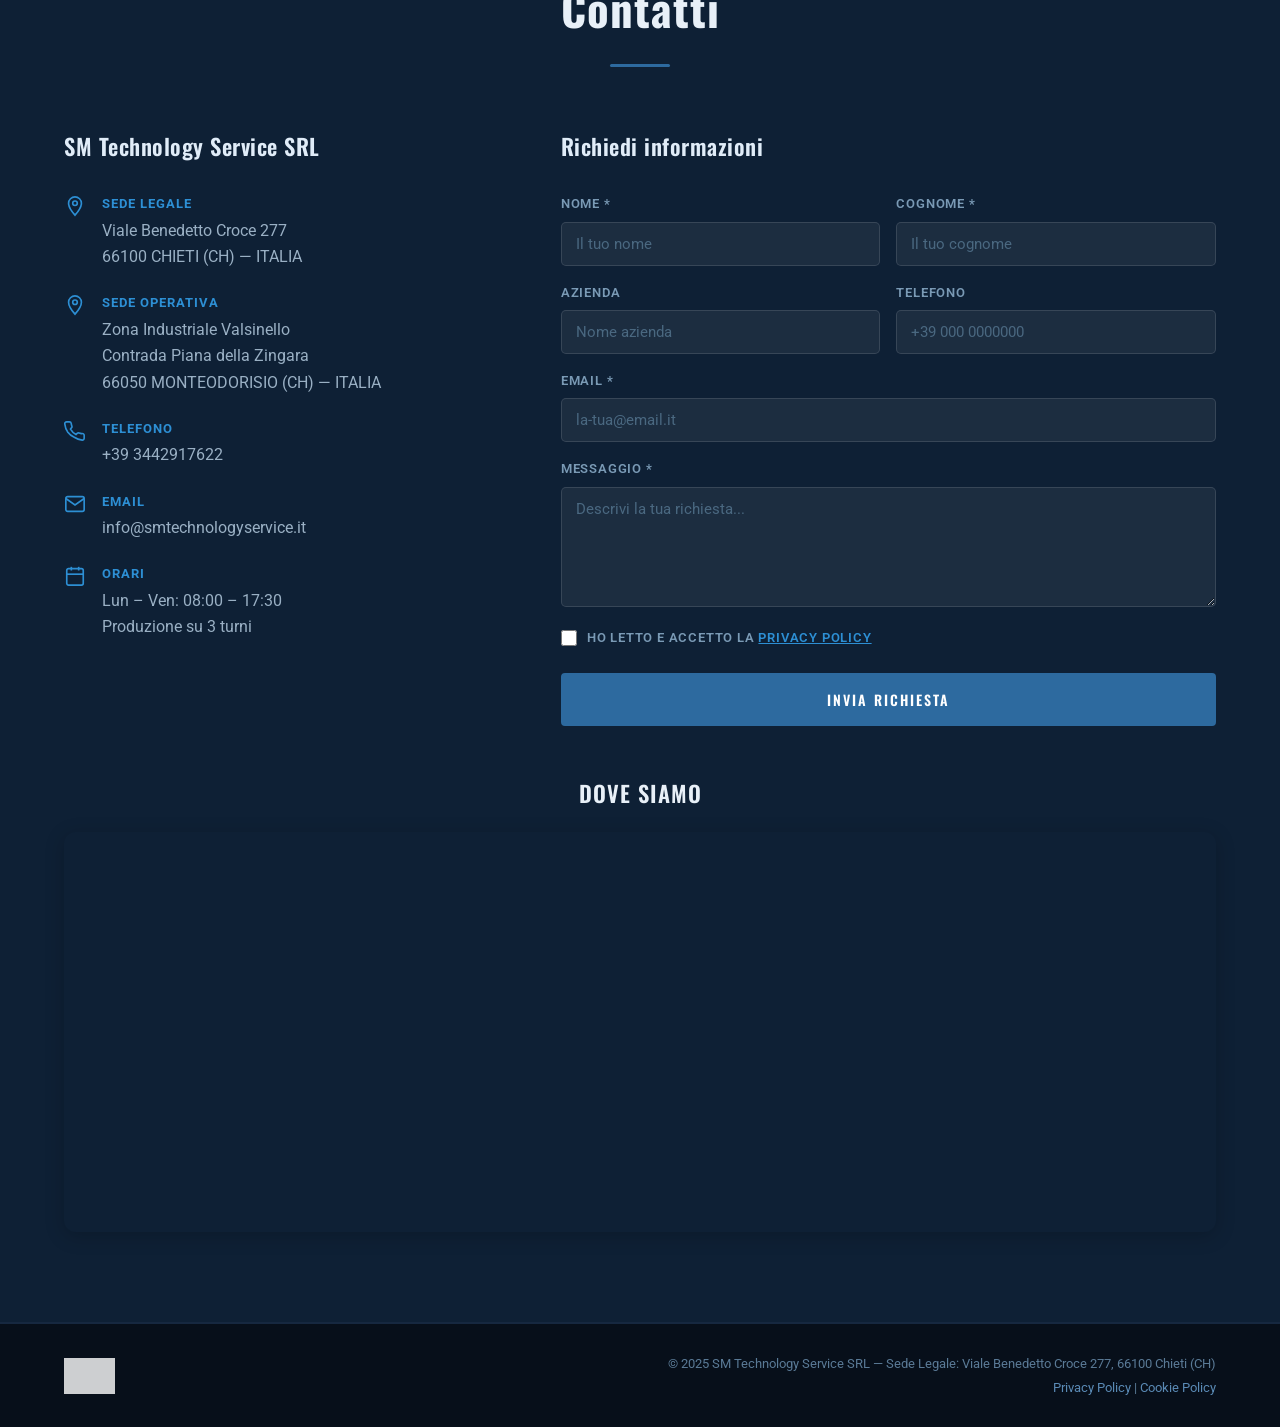
==== commit 99575791: "Sostituisce EmailJS con Web3Forms per il form di contatto Co-Authored-By: Claude Opus 4.6 <noreply@a" ====
--- a/index.html
+++ b/index.html
@@ -721,6 +721,8 @@
         <div class="contatti-form">
           <h3>Richiedi informazioni</h3>
           <form id="contact-form">
+            <input type="hidden" name="access_key" value="660dd8ce-34a9-4335-b1a3-72371dc3ce0d" />
+            <input type="hidden" name="subject" value="Nuovo messaggio dal sito SM Technology Service" />
             <div class="form-row">
               <div class="form-group">
                 <label for="nome">Nome *</label>
--- a/style.css
+++ b/style.css
@@ -154,7 +154,7 @@
   width: 100%;
   height: 100%;
   object-fit: cover;
-  object-position: center bottom;
+  object-position: center 30%;
   opacity: 1;
 }
 
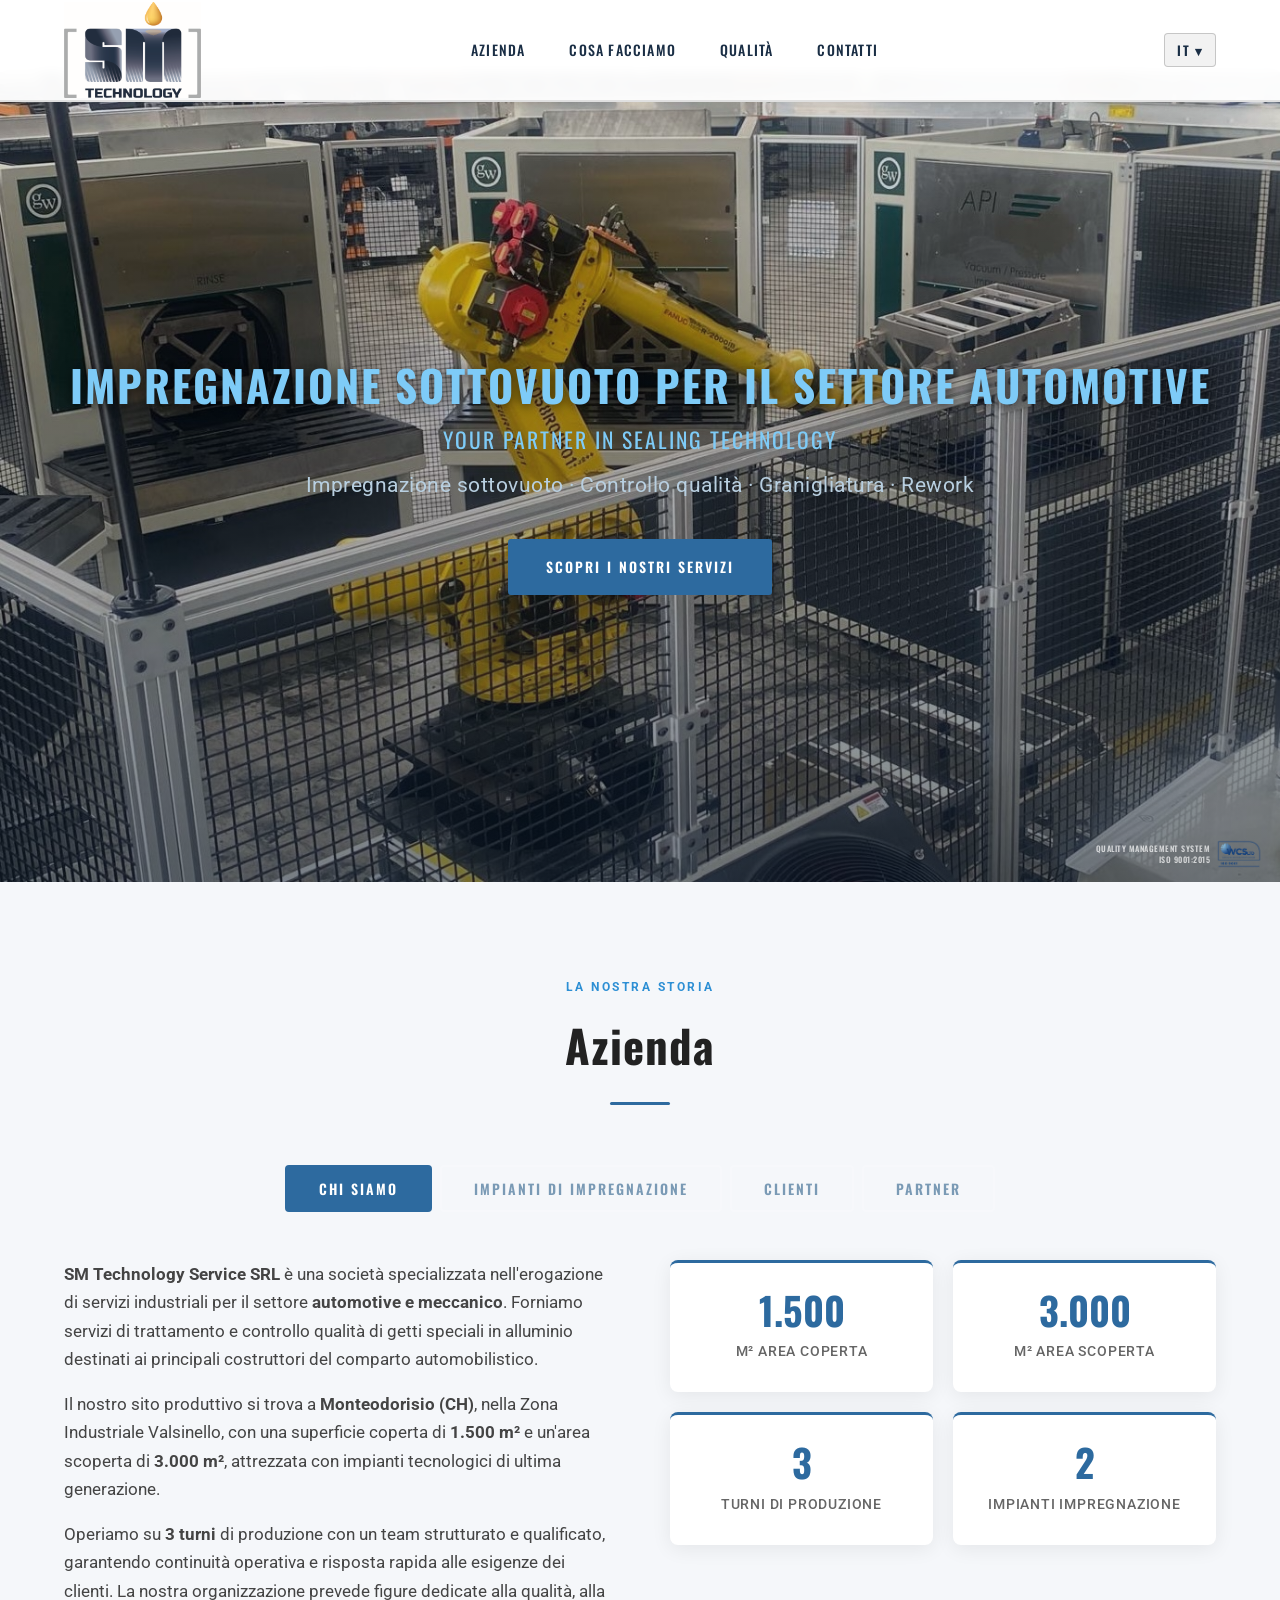
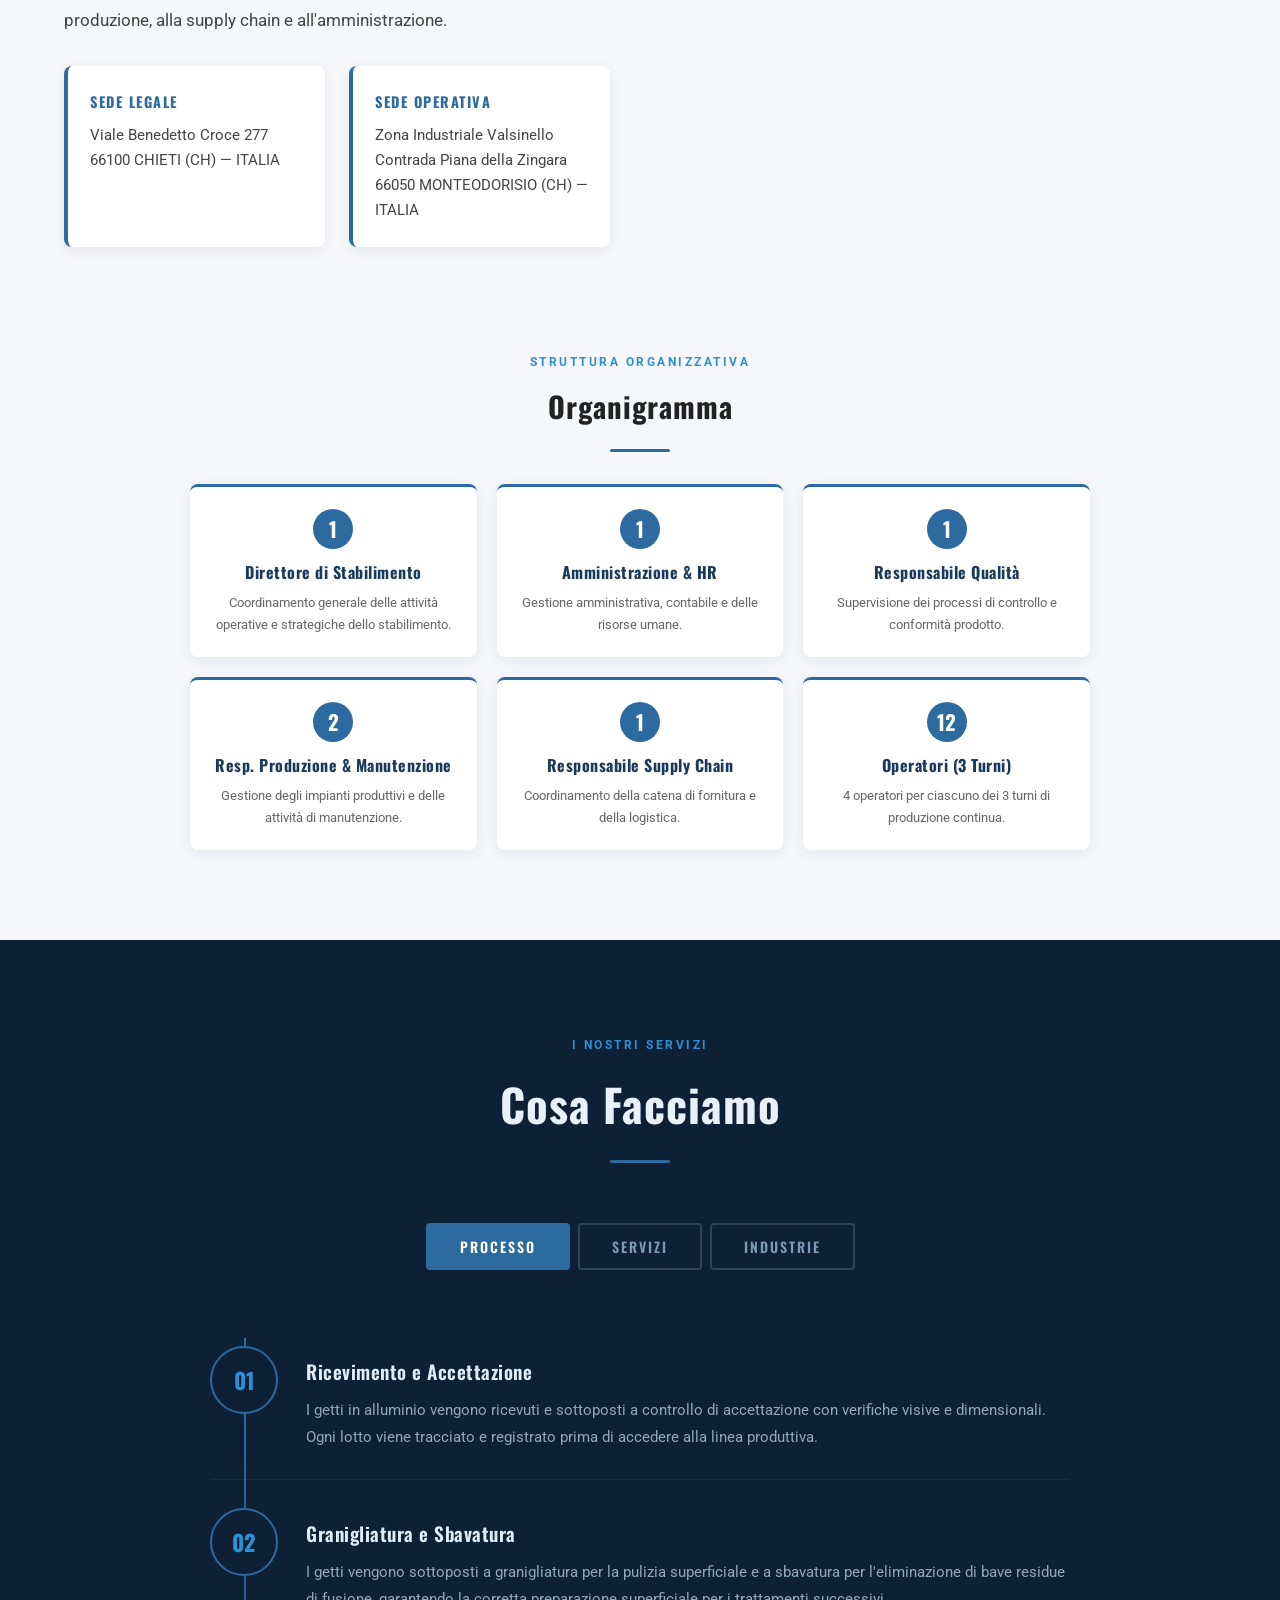
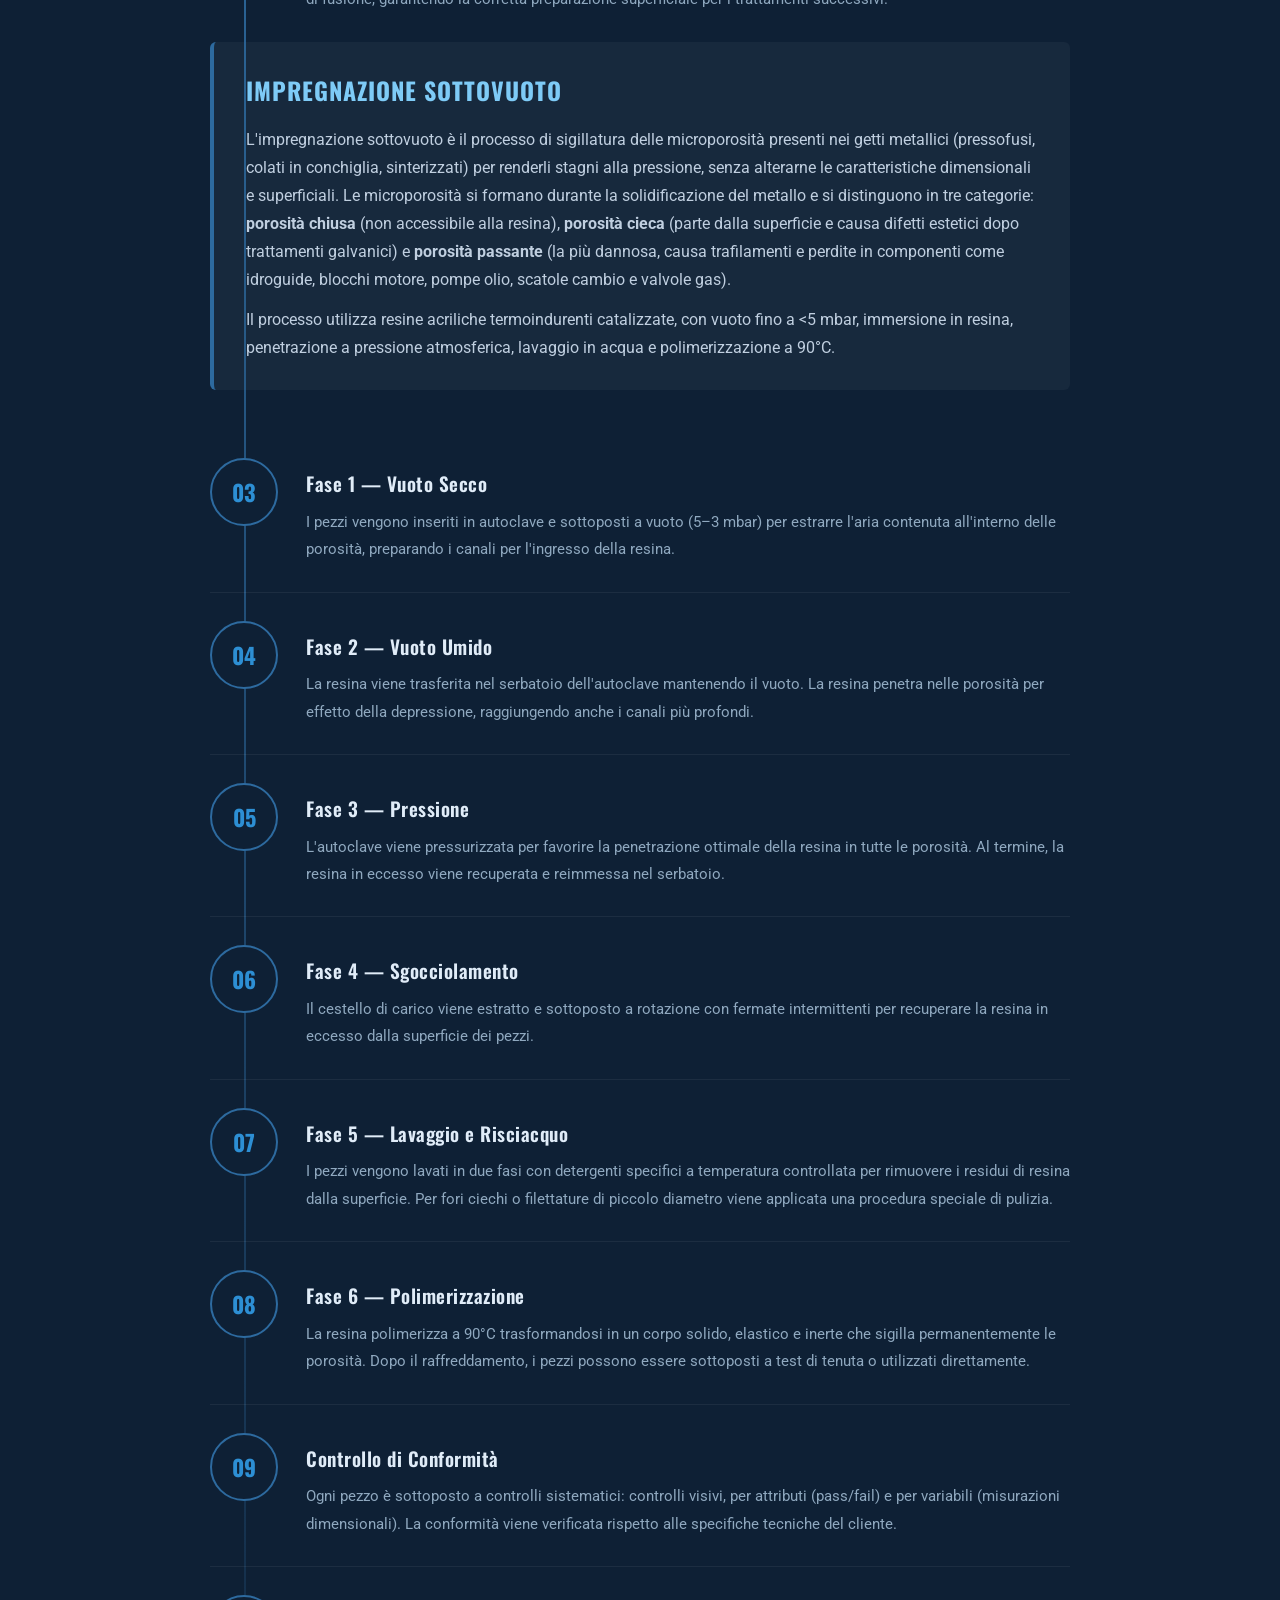
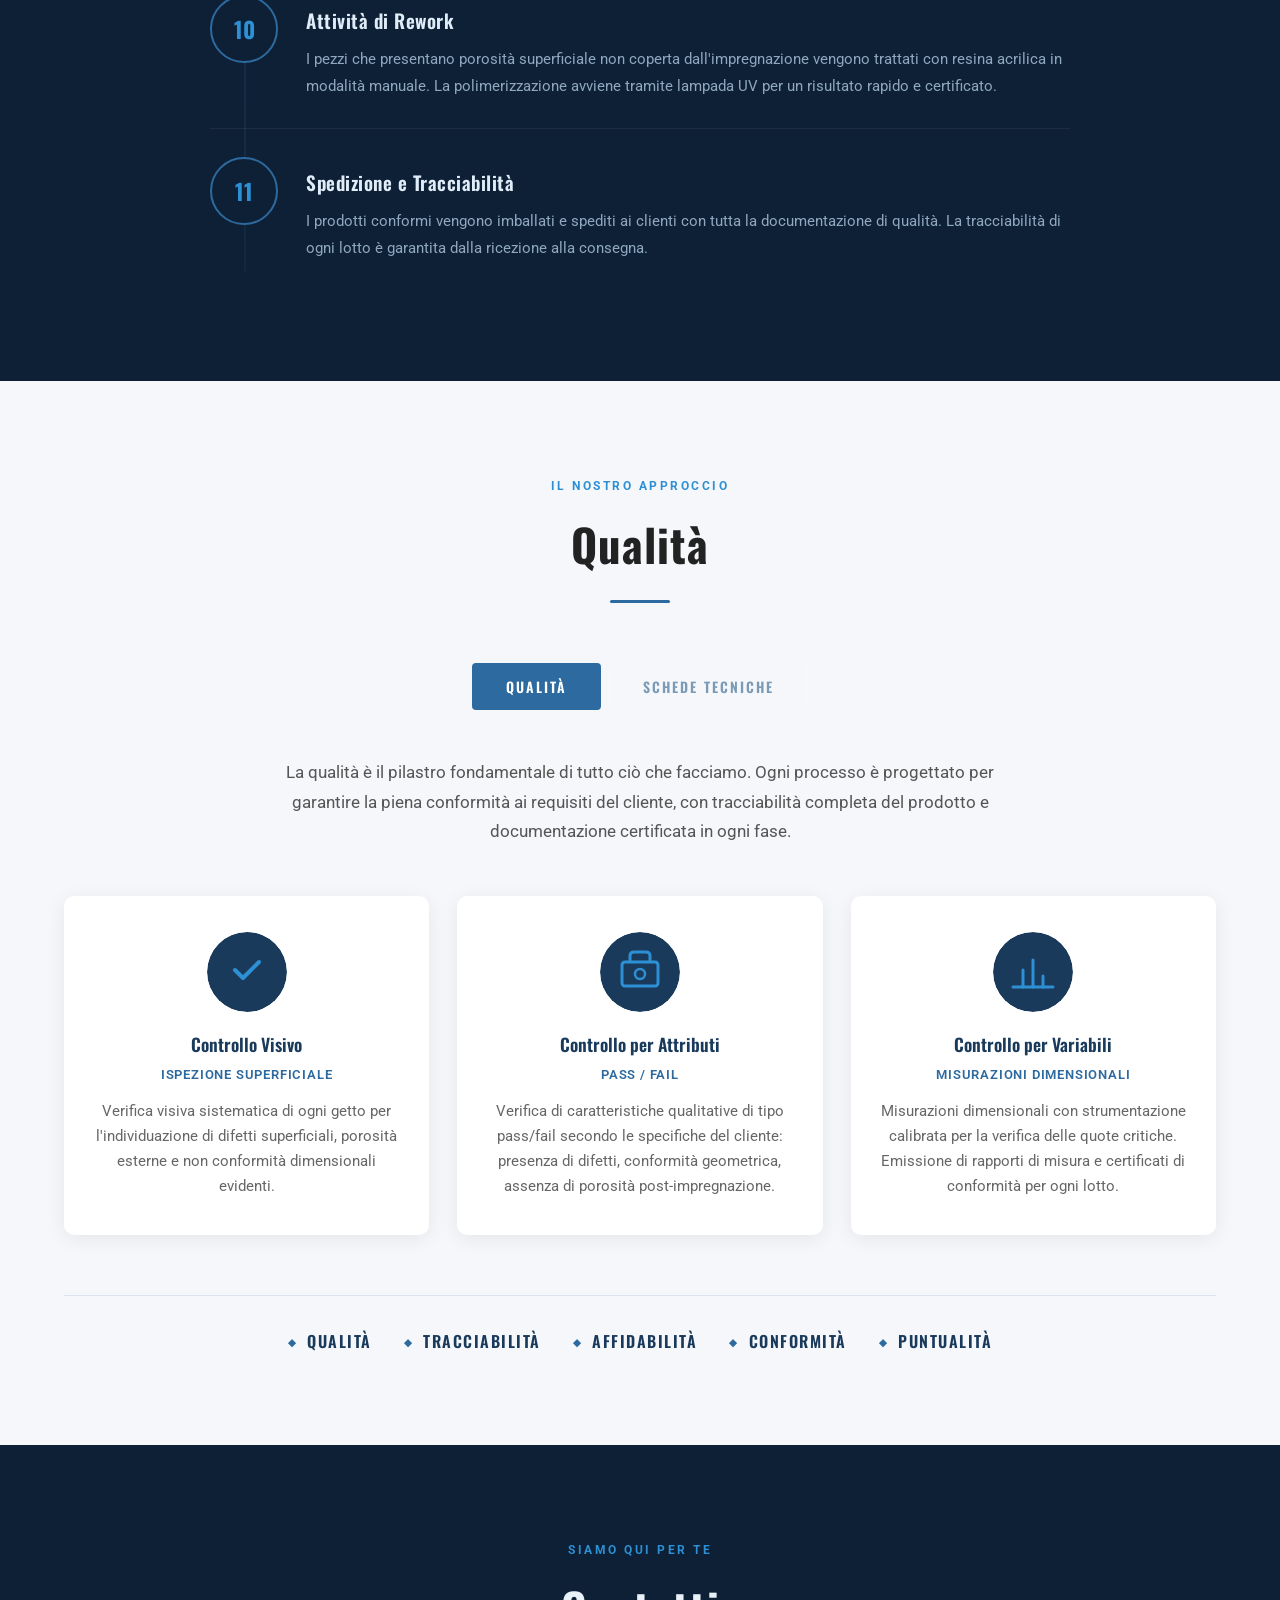
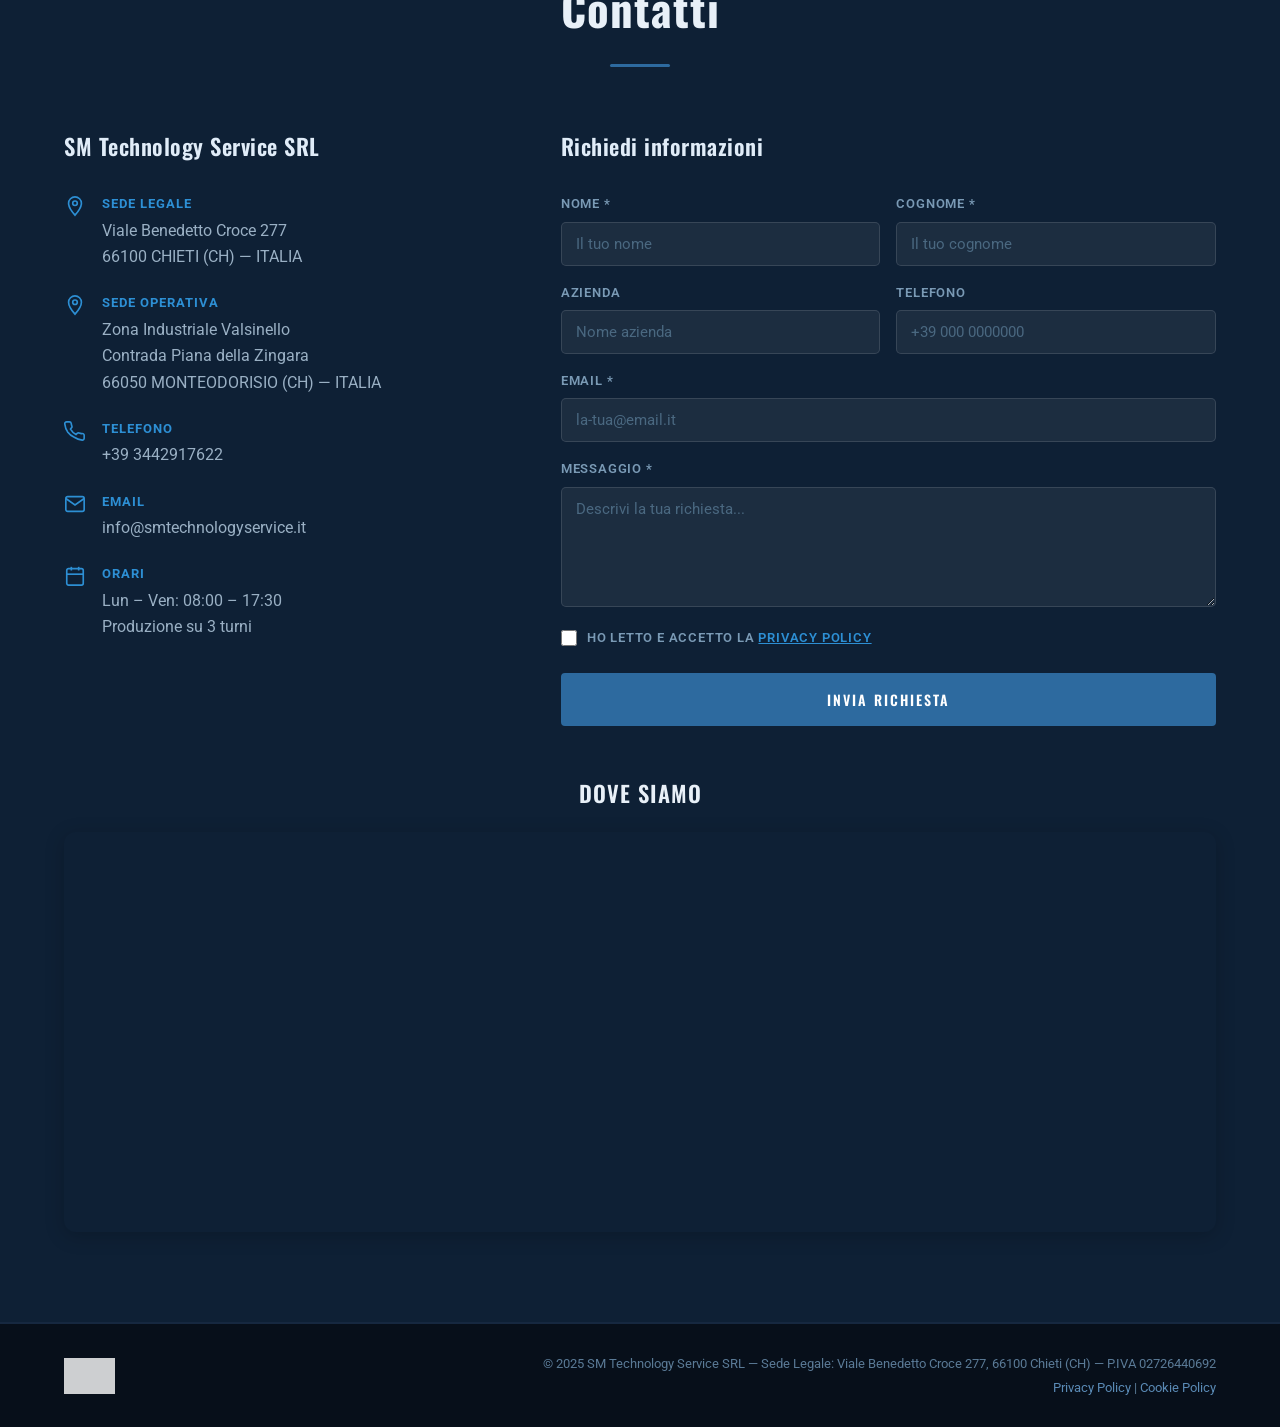
==== commit 7b362c55: "SEO: aggiunge meta tag, schema JSON-LD, sitemap, privacy/cookie policy e fix mappa - Aggiunge meta d" ====
--- a/index.html
+++ b/index.html
@@ -3,10 +3,144 @@
 <head>
   <meta charset="UTF-8" />
   <meta name="viewport" content="width=device-width, initial-scale=1.0" />
-  <title>SM Technology Service SRL</title>
+  <title>SM Technology Service SRL | Impregnazione Sottovuoto Automotive - Monteodorisio</title>
+  <meta name="description" content="SM Technology Service SRL - Servizi di impregnazione sottovuoto, controllo qualità e granigliatura per getti in alluminio nel settore automotive. Certificazione ISO 9001:2015. Monteodorisio (CH)." />
+  <link rel="canonical" href="https://smtechnologyservice.com/" />
+  <link rel="alternate" hreflang="it" href="https://smtechnologyservice.com/" />
+  <link rel="alternate" hreflang="en" href="https://smtechnologyservice.com/en/index.html" />
+  <link rel="alternate" hreflang="x-default" href="https://smtechnologyservice.com/" />
+  <meta property="og:title" content="SM Technology Service SRL | Impregnazione Sottovuoto Automotive" />
+  <meta property="og:description" content="Servizi di impregnazione sottovuoto, controllo qualità e granigliatura per getti in alluminio nel settore automotive. ISO 9001:2015." />
+  <meta property="og:image" content="https://smtechnologyservice.com/hero_new2.JPG" />
+  <meta property="og:url" content="https://smtechnologyservice.com/" />
+  <meta property="og:type" content="website" />
+  <meta property="og:locale" content="it_IT" />
+  <meta property="og:locale:alternate" content="en_US" />
   <link rel="stylesheet" href="style.css" />
   <link rel="stylesheet" href="lang.css" />
+  <link rel="preconnect" href="https://fonts.googleapis.com">
+  <link rel="preconnect" href="https://fonts.gstatic.com" crossorigin>
   <link href="https://fonts.googleapis.com/css2?family=Roboto:wght@300;400;500;700&family=Oswald:wght@400;600;700&display=swap" rel="stylesheet" />
+  <script type="application/ld+json">
+  {
+    "@context": "https://schema.org",
+    "@graph": [
+      {
+        "@type": "LocalBusiness",
+        "@id": "https://smtechnologyservice.com/#organization",
+        "name": "SM Technology Service SRL",
+        "legalName": "SM Technology Service SRL",
+        "url": "https://smtechnologyservice.com",
+        "logo": "https://smtechnologyservice.com/logo_nnuovo.png",
+        "image": "https://smtechnologyservice.com/hero_new2.JPG",
+        "description": "Servizi industriali specializzati per il settore automotive: impregnazione sottovuoto, granigliatura, sbavatura, controlli di conformità e rework di getti speciali in alluminio.",
+        "telephone": "+393442917622",
+        "address": [
+          {
+            "@type": "PostalAddress",
+            "streetAddress": "Viale Benedetto Croce 277",
+            "addressLocality": "Chieti",
+            "postalCode": "66100",
+            "addressRegion": "CH",
+            "addressCountry": "IT"
+          },
+          {
+            "@type": "PostalAddress",
+            "streetAddress": "Zona Industriale Valsinello, Contrada Piana della Zingara",
+            "addressLocality": "Monteodorisio",
+            "postalCode": "66050",
+            "addressRegion": "CH",
+            "addressCountry": "IT"
+          }
+        ],
+        "geo": {
+          "@type": "GeoCoordinates",
+          "latitude": 42.0738263,
+          "longitude": 14.6024957
+        },
+        "openingHoursSpecification": {
+          "@type": "OpeningHoursSpecification",
+          "dayOfWeek": ["Monday","Tuesday","Wednesday","Thursday","Friday"],
+          "opens": "08:00",
+          "closes": "17:30"
+        },
+        "hasCredential": {
+          "@type": "EducationalOccupationalCredential",
+          "credentialCategory": "certification",
+          "name": "ISO 9001:2015"
+        },
+        "knowsAbout": ["Vacuum impregnation","Grit blasting","Deburring","Quality control","Aluminum castings"],
+        "knowsLanguage": ["it","en"],
+        "sameAs": []
+      },
+      {
+        "@type": "WebSite",
+        "@id": "https://smtechnologyservice.com/#website",
+        "url": "https://smtechnologyservice.com",
+        "name": "SM Technology Service SRL",
+        "publisher": {"@id": "https://smtechnologyservice.com/#organization"},
+        "inLanguage": "it"
+      },
+      {
+        "@type": "WebPage",
+        "@id": "https://smtechnologyservice.com/#webpage",
+        "url": "https://smtechnologyservice.com",
+        "name": "SM Technology Service SRL - Impregnazione Sottovuoto Automotive",
+        "description": "Servizi industriali per il settore automotive: impregnazione sottovuoto, granigliatura, sbavatura e controlli qualità di getti in alluminio. Certificati ISO 9001:2015.",
+        "isPartOf": {"@id": "https://smtechnologyservice.com/#website"},
+        "about": {"@id": "https://smtechnologyservice.com/#organization"},
+        "inLanguage": "it"
+      }
+    ]
+  }
+  </script>
+  <script type="application/ld+json">
+  {
+    "@context": "https://schema.org",
+    "@graph": [
+      {
+        "@type": "Service",
+        "@id": "https://smtechnologyservice.com/#service-impregnazione",
+        "name": "Impregnazione Sottovuoto",
+        "alternateName": "Vacuum Impregnation",
+        "description": "Sigillatura delle microporosità di getti speciali in alluminio tramite ciclo automatico con resina acrilica termoindurente. Vuoto fino a meno di 5 mbar, polimerizzazione a 90°C. 2 impianti automatici CAPI.",
+        "provider": {"@id": "https://smtechnologyservice.com/#organization"},
+        "serviceType": "Vacuum Impregnation",
+        "areaServed": {"@type": "Place", "name": "Italy"}
+      },
+      {
+        "@type": "Service",
+        "@id": "https://smtechnologyservice.com/#service-granigliatura",
+        "name": "Granigliatura e Sbavatura",
+        "alternateName": "Grit Blasting and Deburring",
+        "description": "Trattamento superficiale di getti colati in alluminio: granigliatura per la pulizia e rimozione degli ossidi, sbavatura per eliminazione delle bave di fusione e corretta finitura superficiale.",
+        "provider": {"@id": "https://smtechnologyservice.com/#organization"},
+        "serviceType": "Surface Treatment",
+        "areaServed": {"@type": "Place", "name": "Italy"}
+      },
+      {
+        "@type": "Service",
+        "@id": "https://smtechnologyservice.com/#service-controlli",
+        "name": "Controlli di Conformità",
+        "alternateName": "Compliance Testing and Dimensional Inspections",
+        "description": "Controlli sistematici del prodotto: visivi, per attributi (pass/fail) e per variabili (misurazioni dimensionali). Emissione di report di conformità per ogni lotto di produzione.",
+        "provider": {"@id": "https://smtechnologyservice.com/#organization"},
+        "serviceType": "Quality Control",
+        "areaServed": {"@type": "Place", "name": "Italy"}
+      },
+      {
+        "@type": "Service",
+        "@id": "https://smtechnologyservice.com/#service-rework",
+        "name": "Attività di Rework",
+        "alternateName": "UV Rework",
+        "description": "Trattamento manuale delle porosità superficiali mediante resina acrilica con polimerizzazione UV. Intervento mirato per il recupero di pezzi non conformi.",
+        "provider": {"@id": "https://smtechnologyservice.com/#organization"},
+        "serviceType": "Rework and Repair",
+        "areaServed": {"@type": "Place", "name": "Italy"}
+      }
+    ]
+  }
+  </script>
 </head>
 <body>
 
@@ -41,7 +175,8 @@
   <section class="hero">
     <img src="hero_new2.JPG" alt="SM Technology Service - Interno stabilimento" class="hero-img" />
     <div class="hero-overlay">
-      <p style="font-family:'Oswald',sans-serif;font-size:clamp(2rem,4vw,2.7rem);letter-spacing:2px;text-transform:uppercase;color:#7ecbf7;margin-bottom:10px;font-weight:700;">Your Partner in Sealing Technology</p>
+      <h1 style="font-family:'Oswald',sans-serif;font-size:clamp(2rem,4vw,2.7rem);letter-spacing:2px;text-transform:uppercase;color:#7ecbf7;margin-bottom:10px;font-weight:700;">Impregnazione Sottovuoto per il Settore Automotive</h1>
+      <p style="font-family:'Oswald',sans-serif;font-size:clamp(1rem,2vw,1.35rem);letter-spacing:2px;text-transform:uppercase;color:#7ecbf7;margin-bottom:10px;">Your Partner in Sealing Technology</p>
       <p>Impregnazione sottovuoto · Controllo qualità · Granigliatura · Rework</p>
       <a href="#cosa-facciamo" class="btn-hero">Scopri i nostri servizi</a>
     </div>
@@ -754,7 +889,7 @@
             <div class="form-group full privacy-check">
               <label class="checkbox-label">
                 <input type="checkbox" required />
-                <span>Ho letto e accetto la <a href="#">Privacy Policy</a></span>
+                <span>Ho letto e accetto la <a href="privacy-policy.html">Privacy Policy</a></span>
               </label>
             </div>
             <button type="submit" class="btn-submit">Invia Richiesta</button>
@@ -767,7 +902,7 @@
         <h3>Dove Siamo</h3>
         <div class="mappa-wrapper">
           <iframe
-            src="https://www.google.com/maps/embed?pb=!1m18!1m12!1m3!1d2930.5!2d14.3867!3d42.0978!2m3!1f0!2f0!3f0!3m2!1i1024!2i768!4f13.1!3m3!1m2!1s0x1331a7b1c5c6c1c1%3A0x0!2sZona+Industriale+Valsinello%2C+66050+Monteodorisio+CH!5e0!3m2!1sit!2sit!4v1700000000000"
+            src="https://www.google.com/maps/embed?pb=!1m18!1m12!1m3!1d2930.5!2d14.6024957!3d42.0738263!2m3!1f0!2f0!3f0!3m2!1i1024!2i768!4f13.1!3m3!1m2!1s0x1330e97216cf015d%3A0xb56c538325d587fc!2sSM+Technology+Service+srl!5e0!3m2!1sit!2sit!4v1700000000000"
             width="100%"
             height="400"
             style="border:0; border-radius: 12px;"
@@ -788,8 +923,8 @@
         <img src="logo_nnuovo.png" alt="SM Technology Service SRL" />
       </div>
       <div class="footer-text">
-        <p>&copy; 2025 SM Technology Service SRL — Sede Legale: Viale Benedetto Croce 277, 66100 Chieti (CH)</p>
-        <p><a href="#">Privacy Policy</a> | <a href="#">Cookie Policy</a></p>
+        <p>&copy; 2025 SM Technology Service SRL — Sede Legale: Viale Benedetto Croce 277, 66100 Chieti (CH) — P.IVA 02726440692</p>
+        <p><a href="privacy-policy.html">Privacy Policy</a> | <a href="cookie-policy.html">Cookie Policy</a></p>
       </div>
     </div>
   </footer>
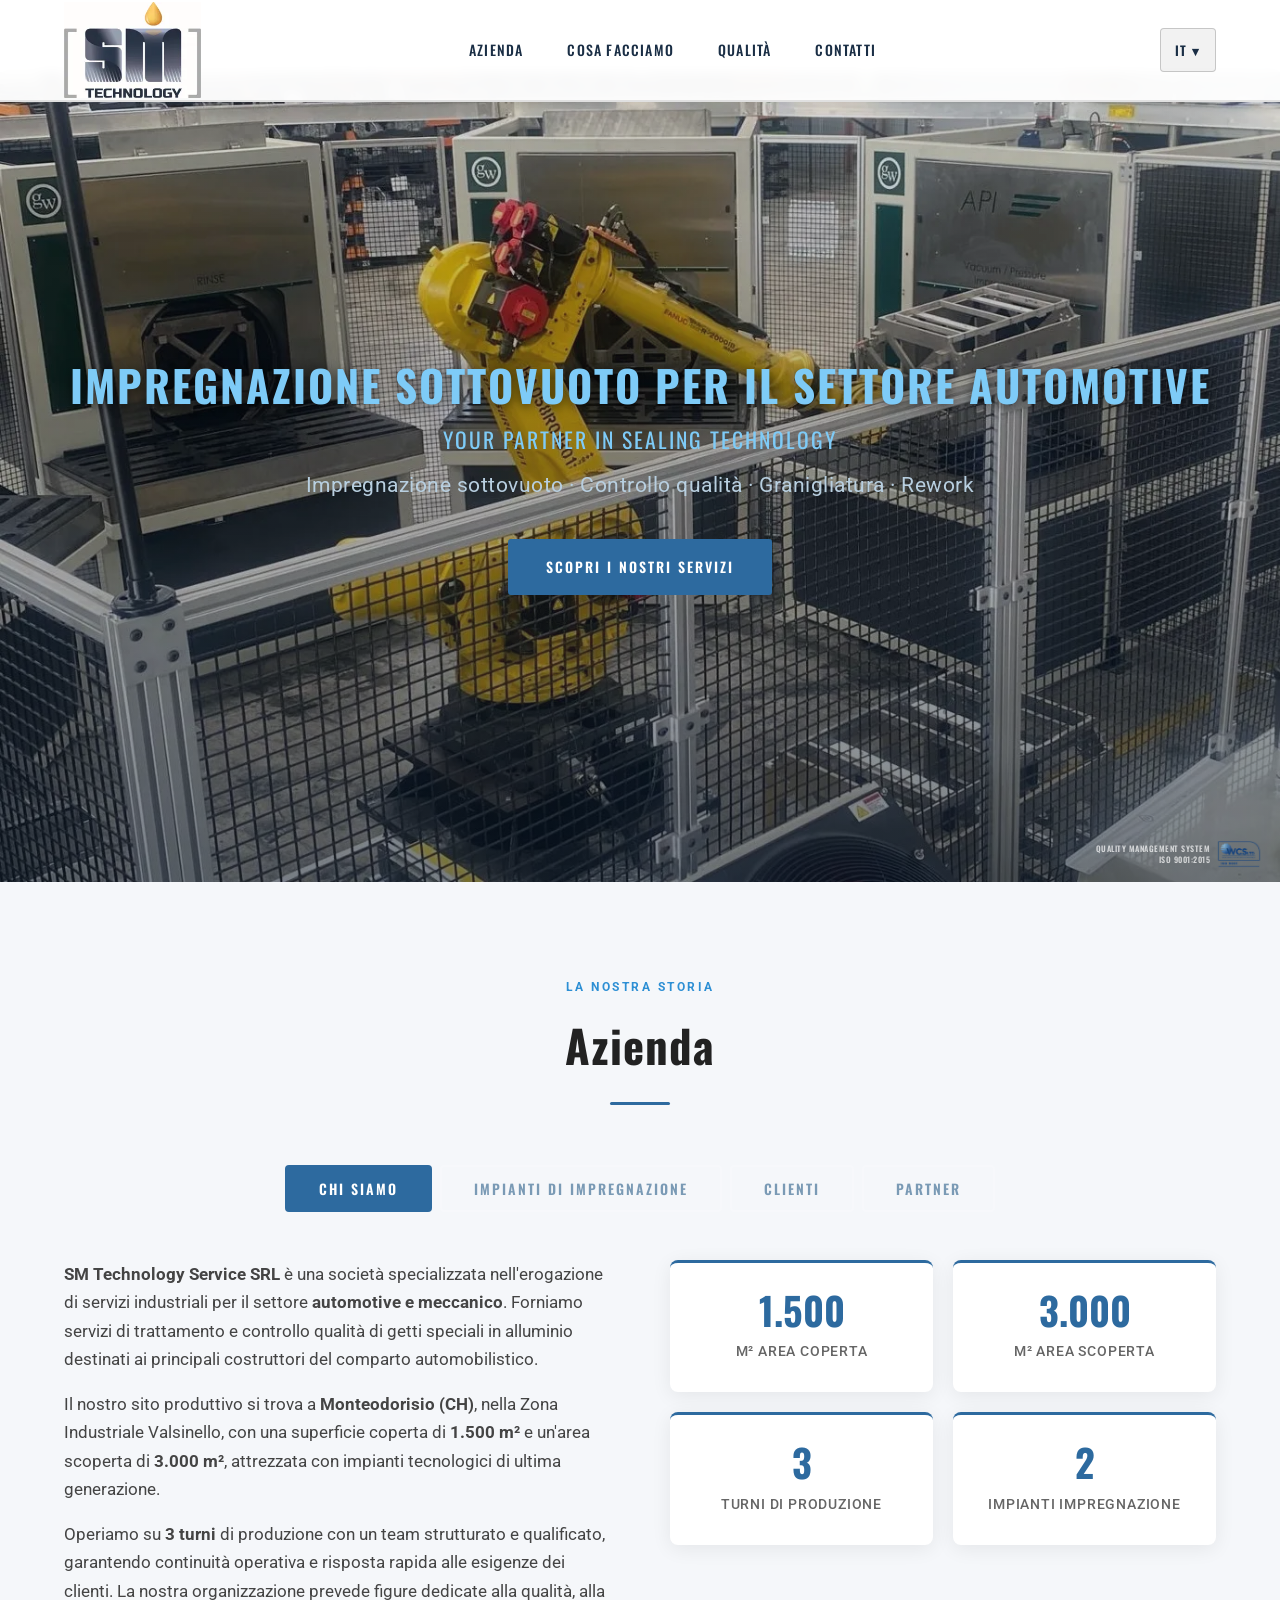
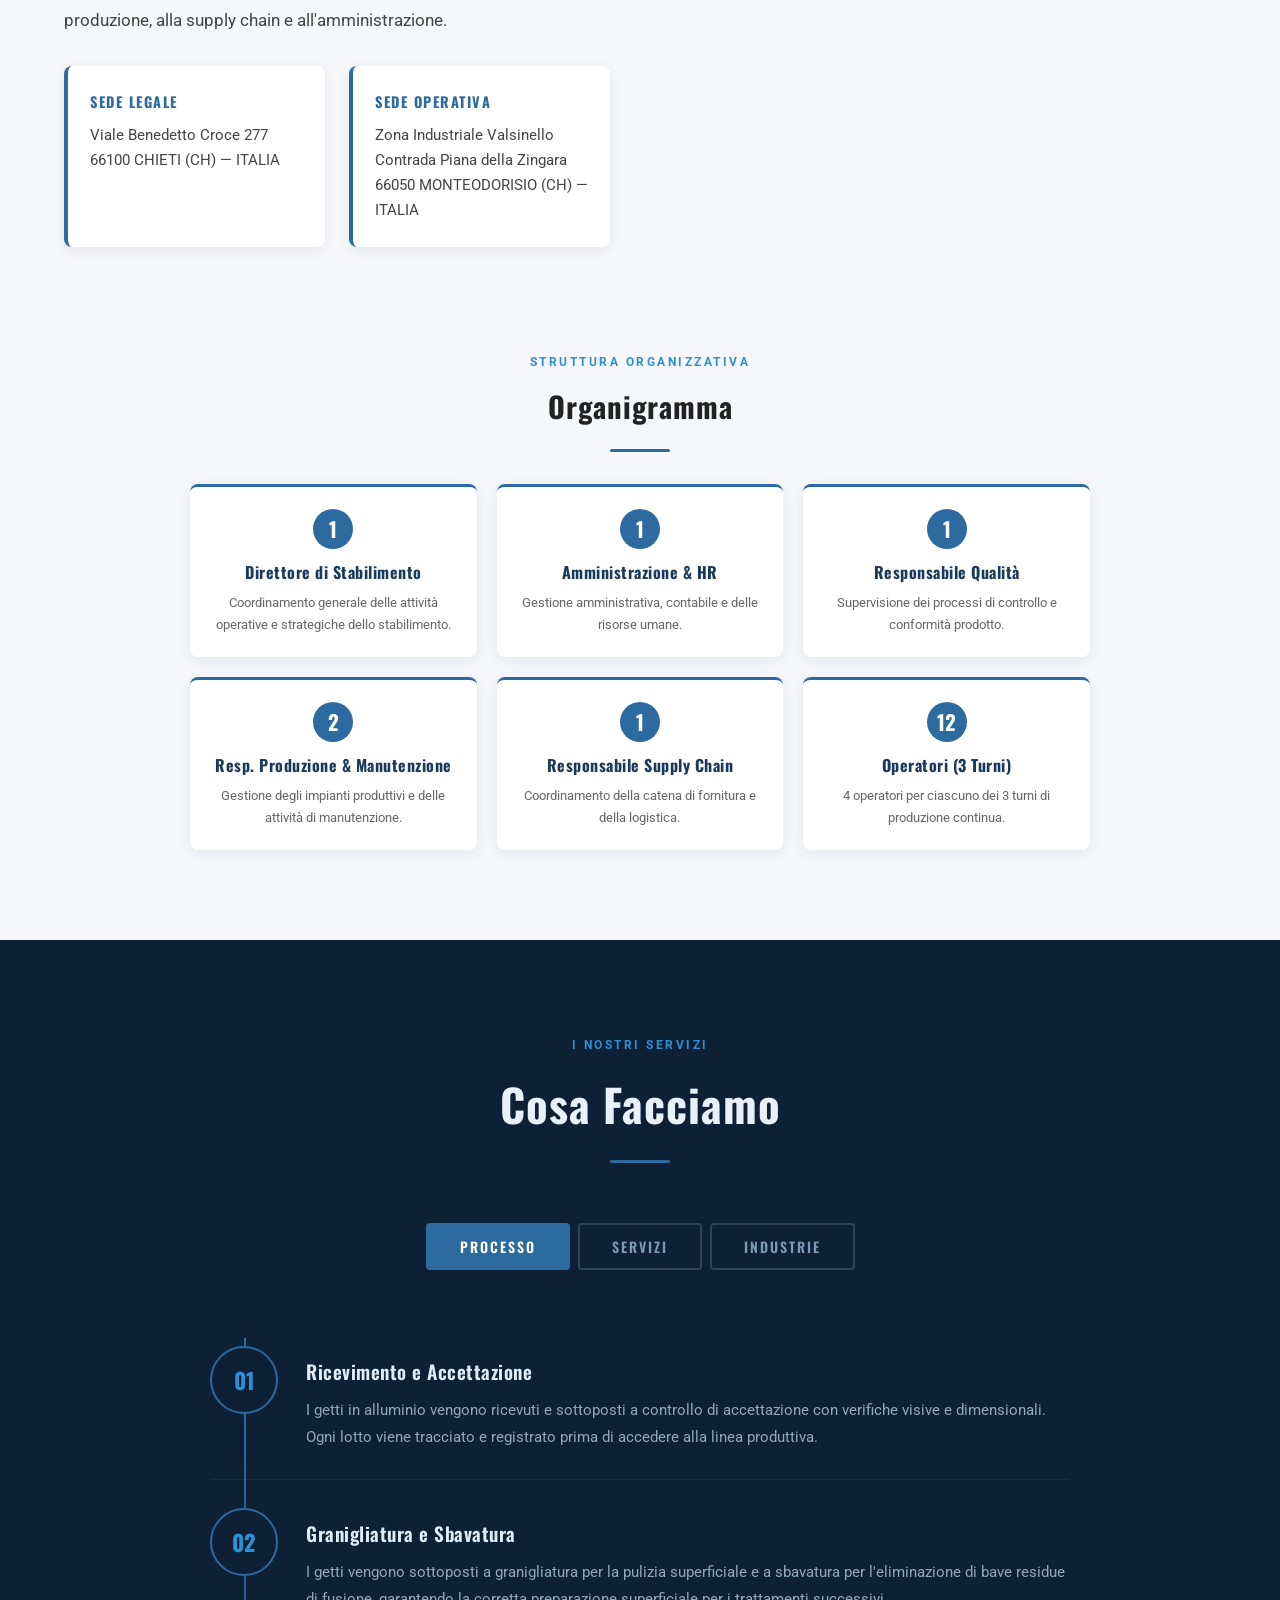
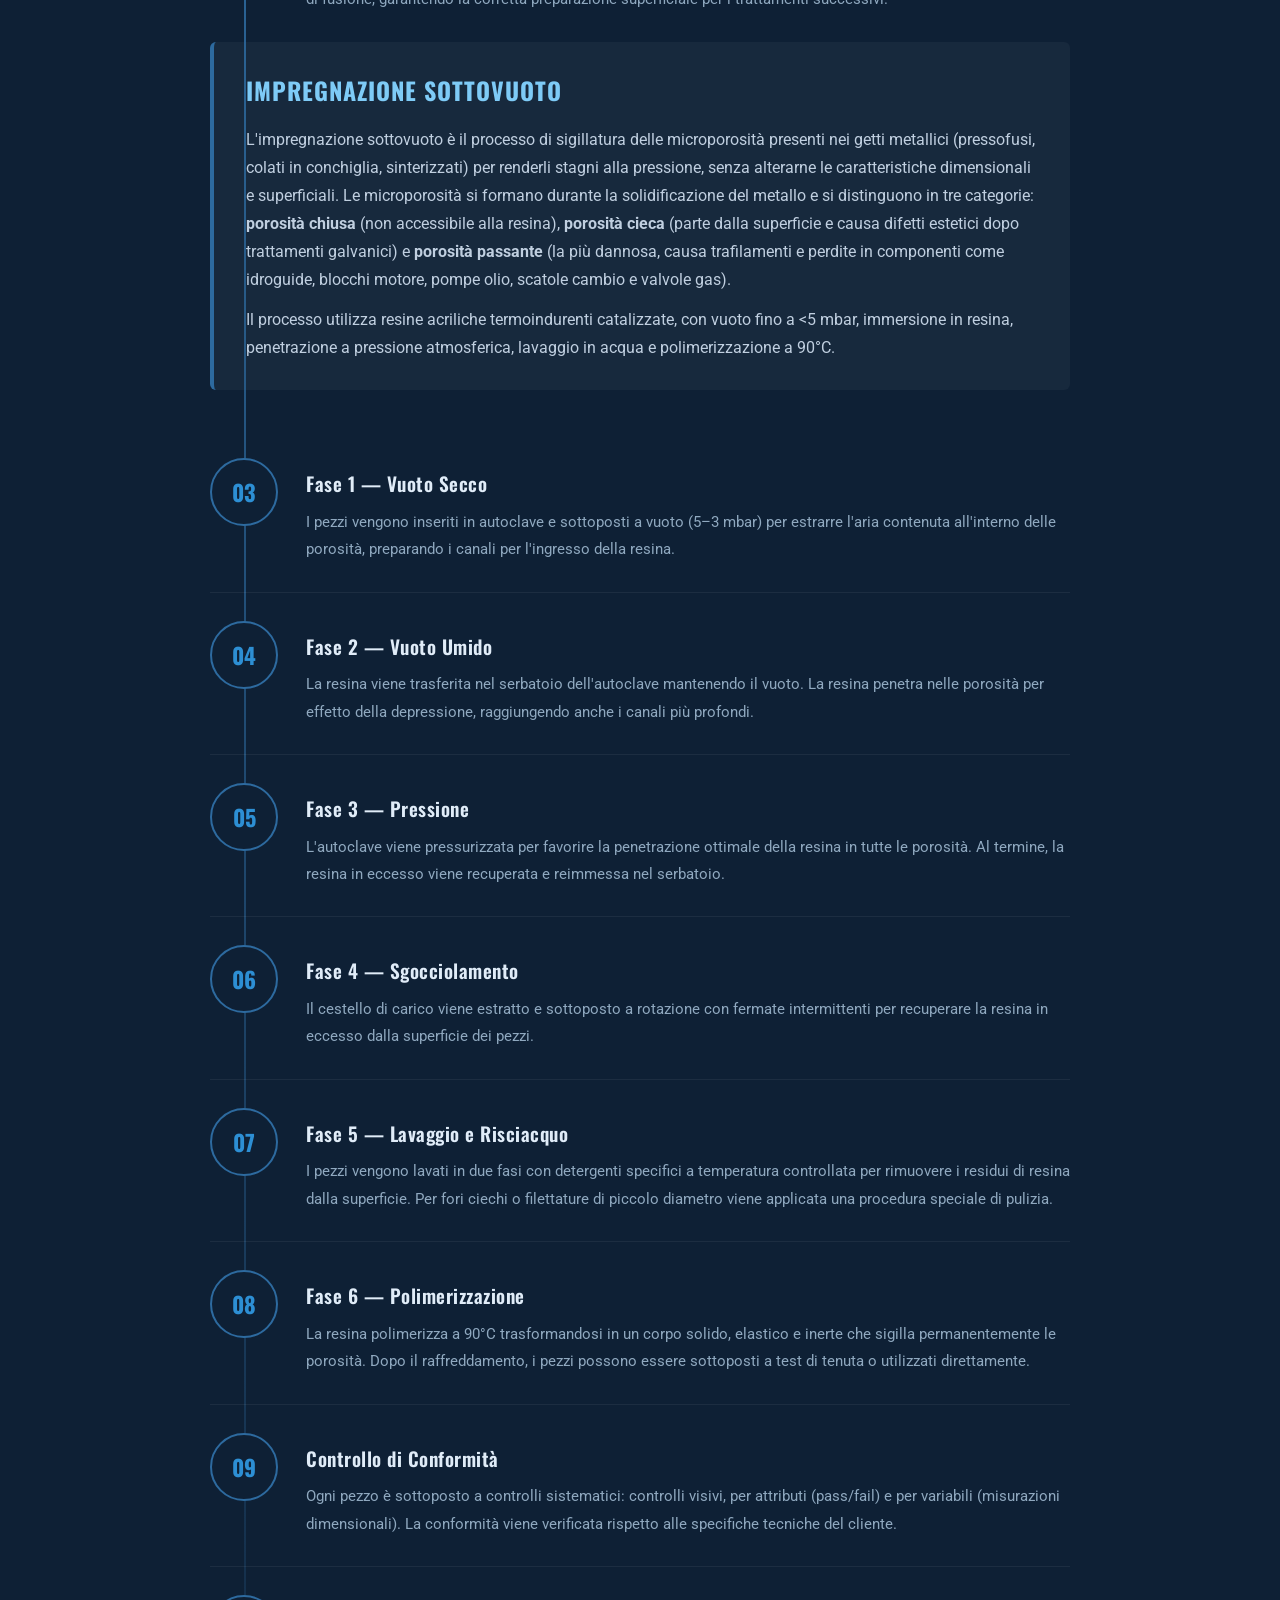
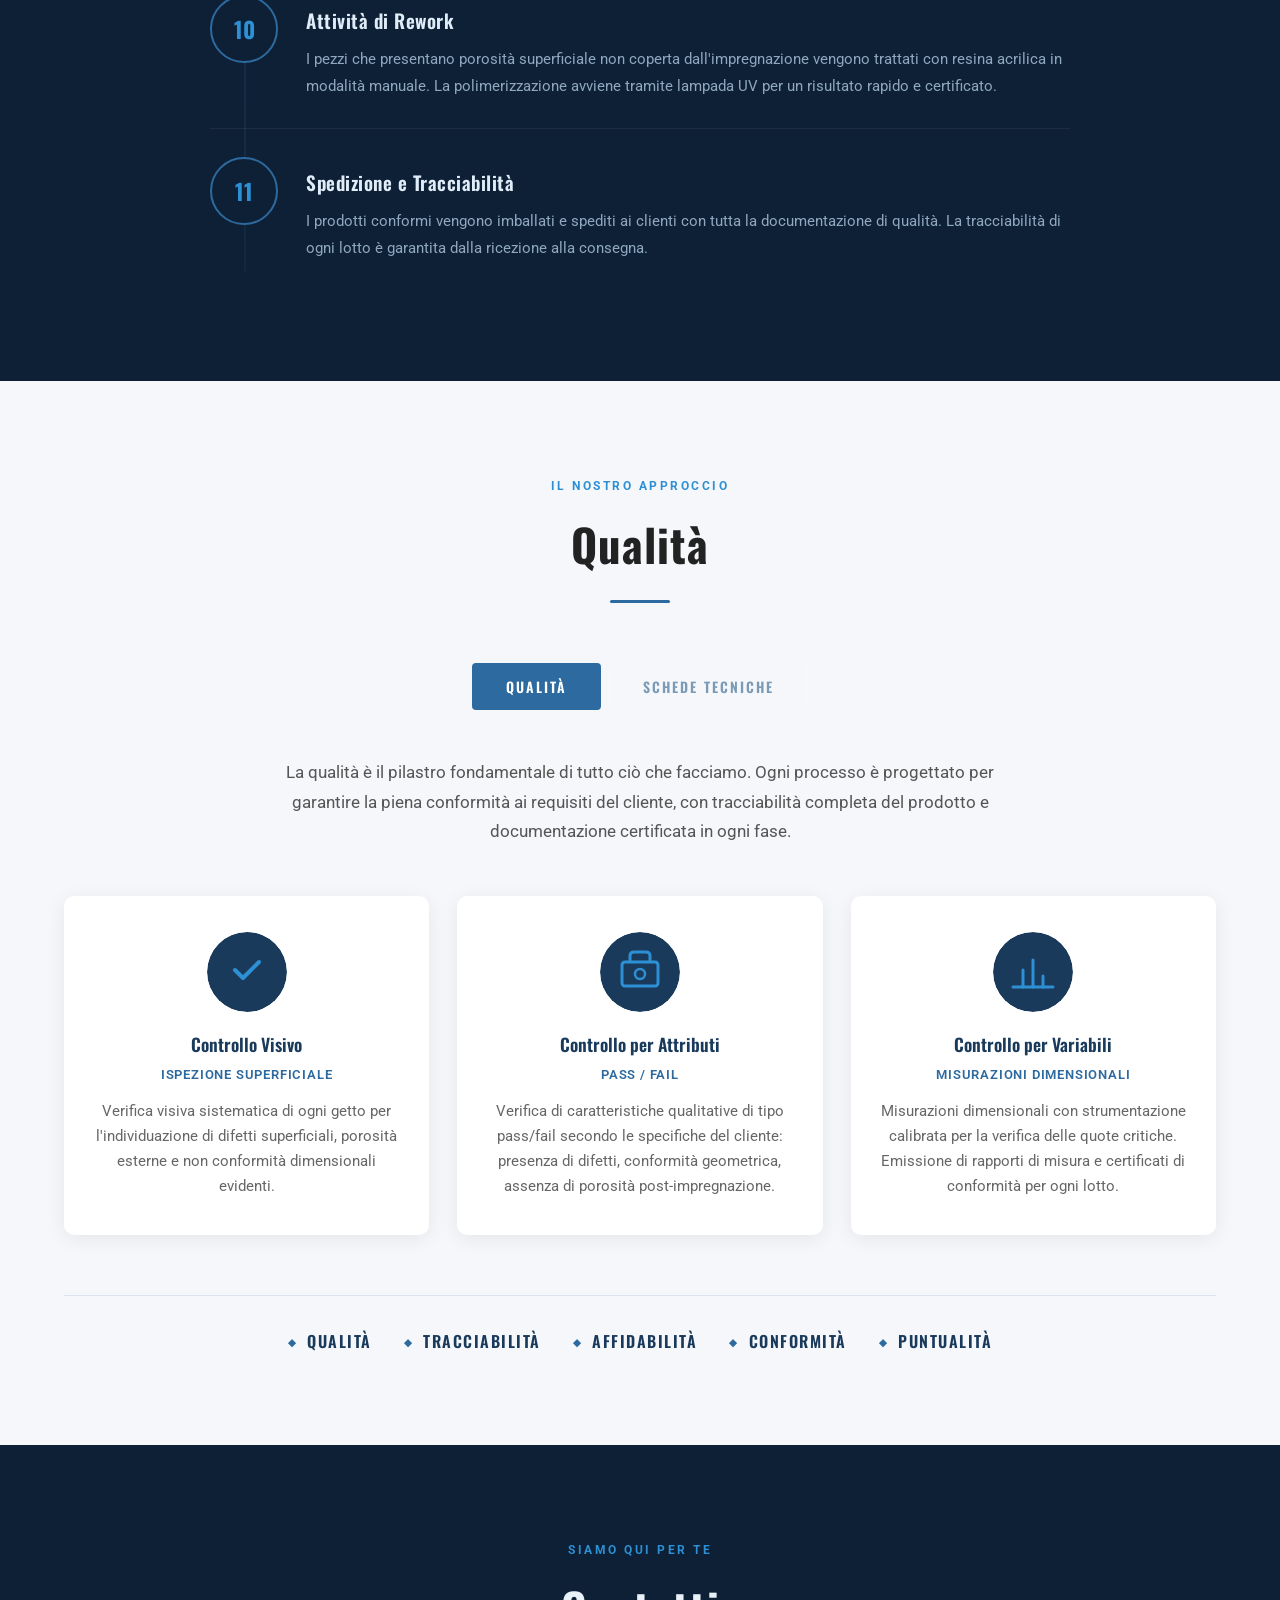
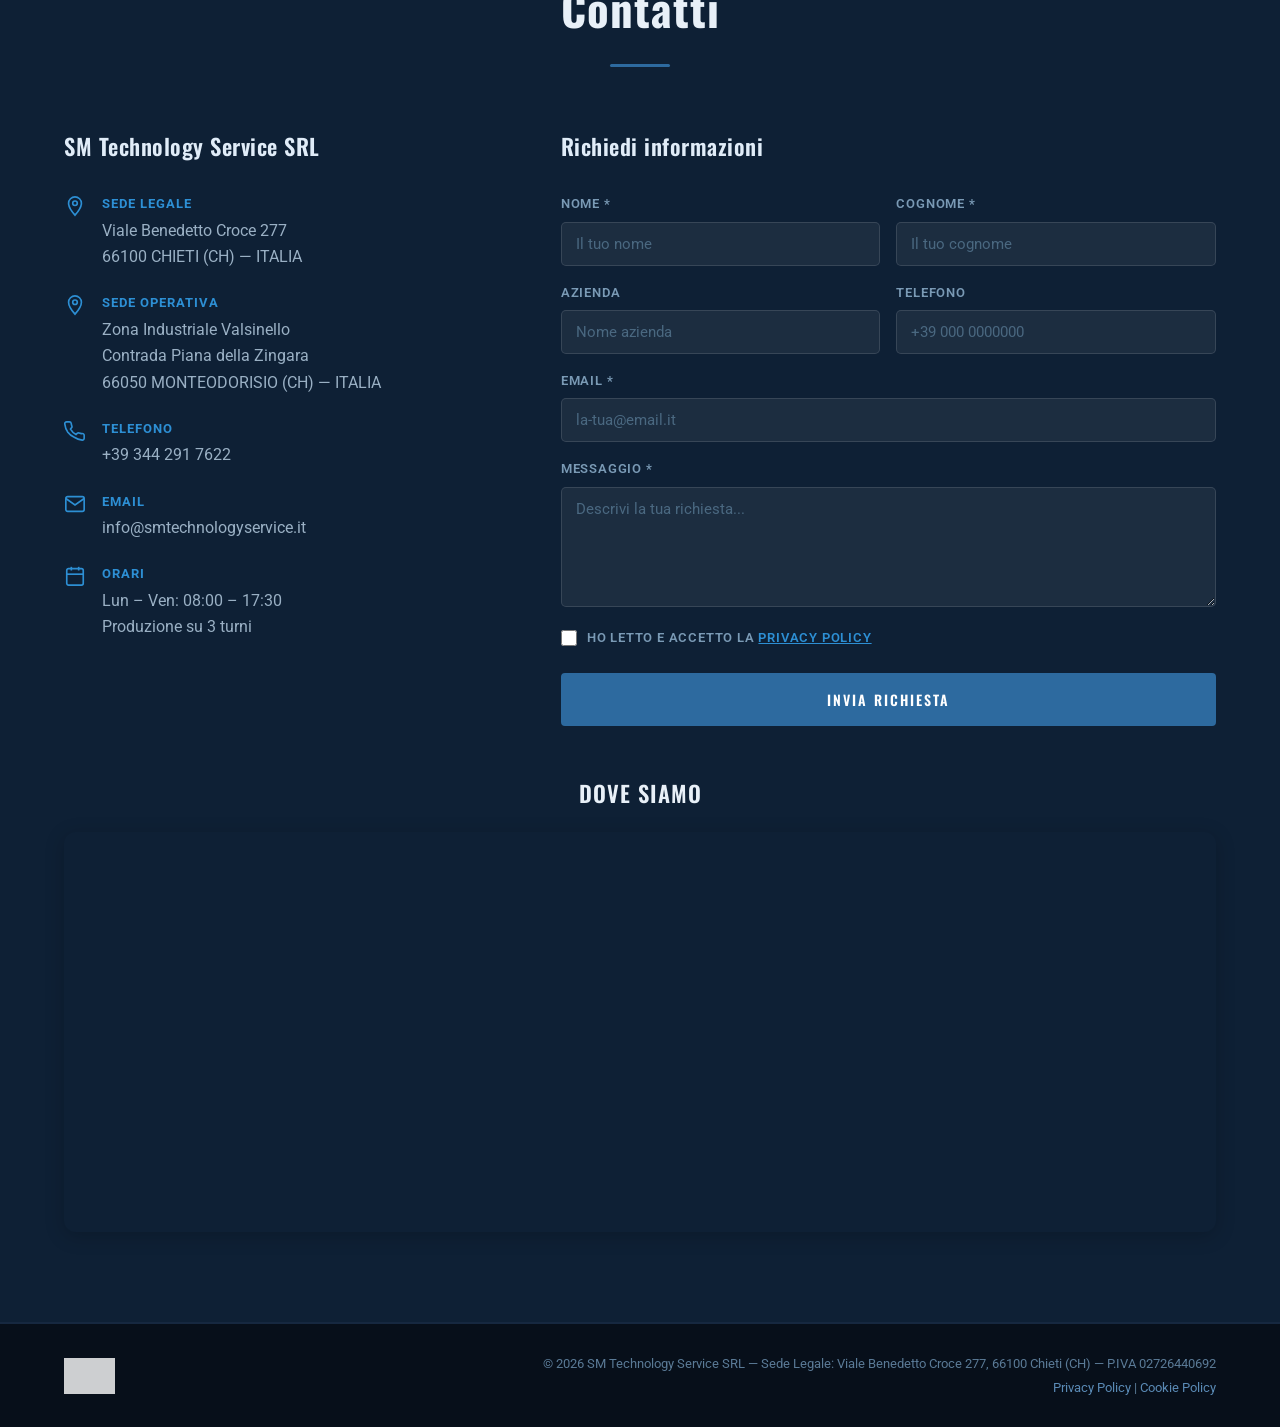
==== commit e9d32767: "Ottimizza immagini, performance e UX mobile - Converte tutte le immagini in WebP con fallback JPEG/P" ====
--- a/index.html
+++ b/index.html
@@ -18,9 +18,12 @@
   <meta property="og:locale:alternate" content="en_US" />
   <link rel="stylesheet" href="style.css" />
   <link rel="stylesheet" href="lang.css" />
+  <link rel="icon" type="image/webp" href="logo_nnuovo.webp" />
+  <link rel="apple-touch-icon" href="logo_nnuovo.png" />
   <link rel="preconnect" href="https://fonts.googleapis.com">
   <link rel="preconnect" href="https://fonts.gstatic.com" crossorigin>
   <link href="https://fonts.googleapis.com/css2?family=Roboto:wght@300;400;500;700&family=Oswald:wght@400;600;700&display=swap" rel="stylesheet" />
+  <link rel="preload" as="image" href="hero_new2.webp" type="image/webp" />
   <script type="application/ld+json">
   {
     "@context": "https://schema.org",
@@ -148,7 +151,10 @@
   <header id="header">
     <div class="header-inner">
       <div class="logo">
-        <img src="logo_nnuovo.png" alt="SM Technology Service SRL" />
+        <picture>
+          <source srcset="logo_nnuovo.webp" type="image/webp" />
+          <img src="logo_nnuovo.png" alt="SM Technology Service SRL - Impregnazione Sottovuoto Automotive" width="250" height="175" />
+        </picture>
       </div>
       <nav class="main-nav">
         <ul>
@@ -173,7 +179,10 @@
 
   <!-- HERO IMAGE -->
   <section class="hero">
-    <img src="hero_new2.JPG" alt="SM Technology Service - Interno stabilimento" class="hero-img" />
+    <picture>
+      <source srcset="hero_new2.webp" type="image/webp" />
+      <img src="hero_new2.JPG" alt="Interno stabilimento SM Technology Service - Impianti di impregnazione sottovuoto per getti in alluminio automotive" class="hero-img" width="1380" height="1009" fetchpriority="high" />
+    </picture>
     <div class="hero-overlay">
       <h1 style="font-family:'Oswald',sans-serif;font-size:clamp(2rem,4vw,2.7rem);letter-spacing:2px;text-transform:uppercase;color:#7ecbf7;margin-bottom:10px;font-weight:700;">Impregnazione Sottovuoto per il Settore Automotive</h1>
       <p style="font-family:'Oswald',sans-serif;font-size:clamp(1rem,2vw,1.35rem);letter-spacing:2px;text-transform:uppercase;color:#7ecbf7;margin-bottom:10px;">Your Partner in Sealing Technology</p>
@@ -182,7 +191,10 @@
     </div>
     <div class="hero-iso">
       <span class="hero-iso-text">Quality Management System<br>ISO 9001:2015</span>
-      <img src="ISO9001.png" alt="ISO 9001:2015 Certified" class="hero-iso-logo" />
+      <picture>
+        <source srcset="ISO9001.webp" type="image/webp" />
+        <img src="ISO9001.png" alt="Certificazione ISO 9001:2015 - SM Technology Service" class="hero-iso-logo" width="200" height="122" />
+      </picture>
     </div>
   </section>
 
@@ -295,7 +307,10 @@
           <!-- IMPIANTO 1 -->
           <div class="impianto-card">
             <div class="impianto-img">
-              <img src="Capi1.JPG" alt="Impianto automatizzato d'impregnazione CAPI SYSTEM" />
+              <picture>
+                <source srcset="Capi1.webp" type="image/webp" />
+                <img src="Capi1.JPG" alt="Impianto automatizzato d'impregnazione sottovuoto CAPI SYSTEM con braccio robotico FANUC" width="1600" height="720" loading="lazy" />
+              </picture>
             </div>
             <div class="impianto-info">
               <h3>Impianto automatizzato d'impregnazione CAPI SYSTEM</h3>
@@ -312,7 +327,10 @@
           <!-- IMPIANTO 2 -->
           <div class="impianto-card">
             <div class="impianto-img">
-              <img src="Capi2.JPG" alt="Impianto automatizzato d'impregnazione CAPI SYSTEM" />
+              <picture>
+                <source srcset="Capi2.webp" type="image/webp" />
+                <img src="Capi2.JPG" alt="Sistema robotizzato CAPI per impregnazione sottovuoto di getti in alluminio" width="1200" height="1600" loading="lazy" />
+              </picture>
             </div>
             <div class="impianto-info">
               <h3>Impianto automatizzato d'impregnazione CAPI SYSTEM</h3>
@@ -329,11 +347,17 @@
           <!-- GALLERY IMPIANTO 2 -->
           <div class="impianto-gallery">
             <div class="gallery-img">
-              <img src="CAPI3.JPG" alt="Impianto automatico di impregnazione con carroponte e carico/scarico laterale" />
+              <picture>
+                <source srcset="CAPI3.webp" type="image/webp" />
+                <img src="CAPI3.JPG" alt="Impianto automatico di impregnazione con carroponte e carico/scarico laterale" width="1600" height="900" loading="lazy" />
+              </picture>
               <span class="gallery-caption">Impianto automatico di impregnazione con carroponte e carico/scarico laterale</span>
             </div>
             <div class="gallery-img">
-              <img src="CAPI4.JPG" alt="Impianto automatico di impregnazione con carroponte e carico/scarico laterale" />
+              <picture>
+                <source srcset="CAPI4.webp" type="image/webp" />
+                <img src="CAPI4.JPG" alt="Secondo impianto automatico di impregnazione sottovuoto con carroponte" width="1600" height="900" loading="lazy" />
+              </picture>
               <span class="gallery-caption">Impianto automatico di impregnazione con carroponte e carico/scarico laterale</span>
             </div>
           </div>
@@ -394,7 +418,10 @@
           </div>
           <div class="cliente-card">
             <a href="https://www.godfreywing.com/" target="_blank" rel="noopener noreferrer">
-              <img src="G&W_logo e collegamento sito.png" alt="Godfrey & Wing Inc." class="partner-logo" />
+              <picture>
+                <source srcset="gw-logo.webp" type="image/webp" />
+                <img src="G&W_logo e collegamento sito.png" alt="Godfrey & Wing Inc. - Partner tecnologico per resine di impregnazione" class="partner-logo" width="300" height="92" loading="lazy" />
+              </picture>
             </a>
             <span class="cliente-sede">Vacuum Impregnation Solutions</span>
           </div>
@@ -825,7 +852,7 @@
               </svg>
               <div>
                 <strong>Telefono</strong>
-                <p>+39 3442917622</p>
+                <p><a href="tel:+393442917622">+39 344 291 7622</a></p>
               </div>
             </li>
             <li>
@@ -920,10 +947,13 @@
   <footer class="footer">
     <div class="container footer-inner">
       <div class="footer-logo">
-        <img src="logo_nnuovo.png" alt="SM Technology Service SRL" />
+        <picture>
+          <source srcset="logo_nnuovo.webp" type="image/webp" />
+          <img src="logo_nnuovo.png" alt="SM Technology Service SRL" width="250" height="175" loading="lazy" />
+        </picture>
       </div>
       <div class="footer-text">
-        <p>&copy; 2025 SM Technology Service SRL — Sede Legale: Viale Benedetto Croce 277, 66100 Chieti (CH) — P.IVA 02726440692</p>
+        <p>&copy; 2026 SM Technology Service SRL — Sede Legale: Viale Benedetto Croce 277, 66100 Chieti (CH) — P.IVA 02726440692</p>
         <p><a href="privacy-policy.html">Privacy Policy</a> | <a href="cookie-policy.html">Cookie Policy</a></p>
       </div>
     </div>
--- a/style.css
+++ b/style.css
@@ -125,7 +125,11 @@
   background: none;
   border: none;
   cursor: pointer;
-  padding: 6px;
+  padding: 12px;
+  min-width: 48px;
+  min-height: 48px;
+  align-items: center;
+  justify-content: center;
 }
 
 .hamburger span {
--- a/lang.css
+++ b/lang.css
@@ -14,11 +14,13 @@
   font-size: 13px;
   font-weight: 600;
   letter-spacing: 1.5px;
-  padding: 6px 12px;
+  padding: 10px 14px;
   border-radius: 4px;
   cursor: pointer;
   transition: background 0.2s, border-color 0.2s, color 0.2s;
   white-space: nowrap;
+  min-height: 44px;
+  min-width: 44px;
 }
 
 .lang-btn:hover {
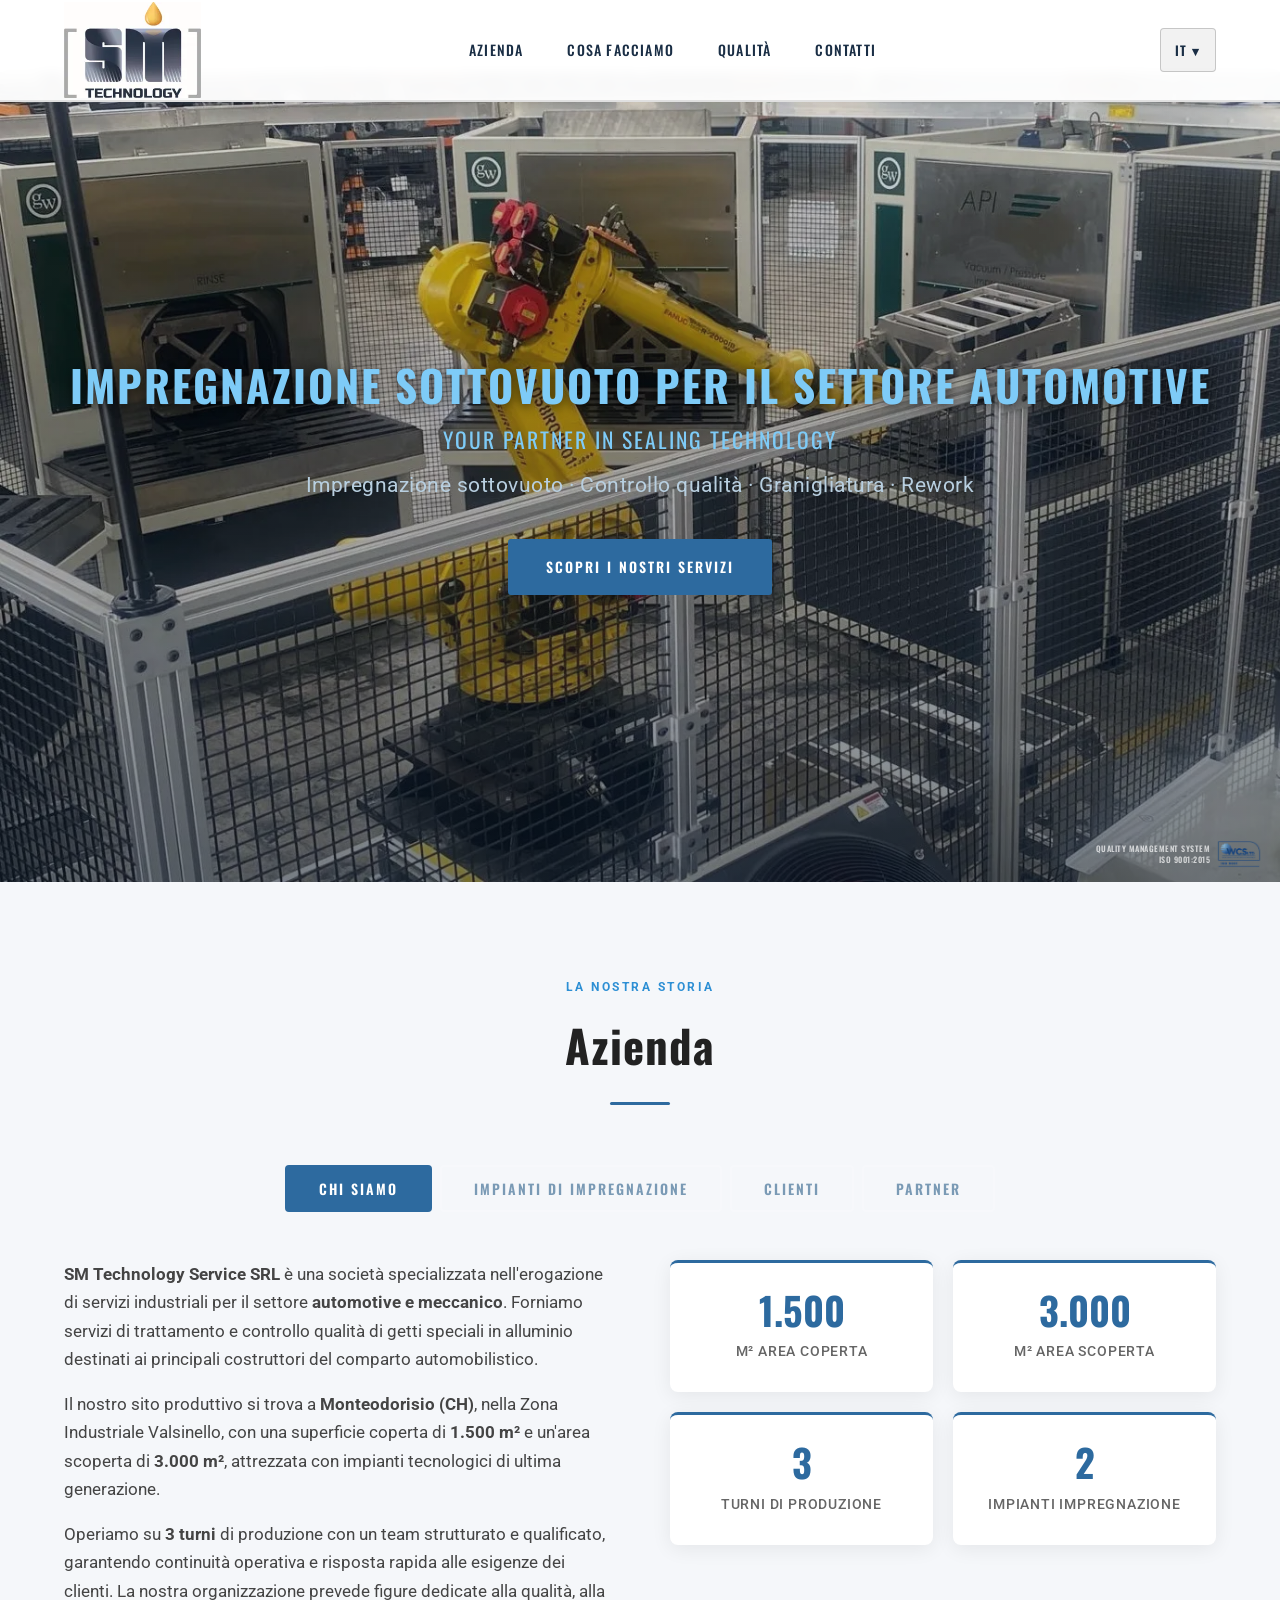
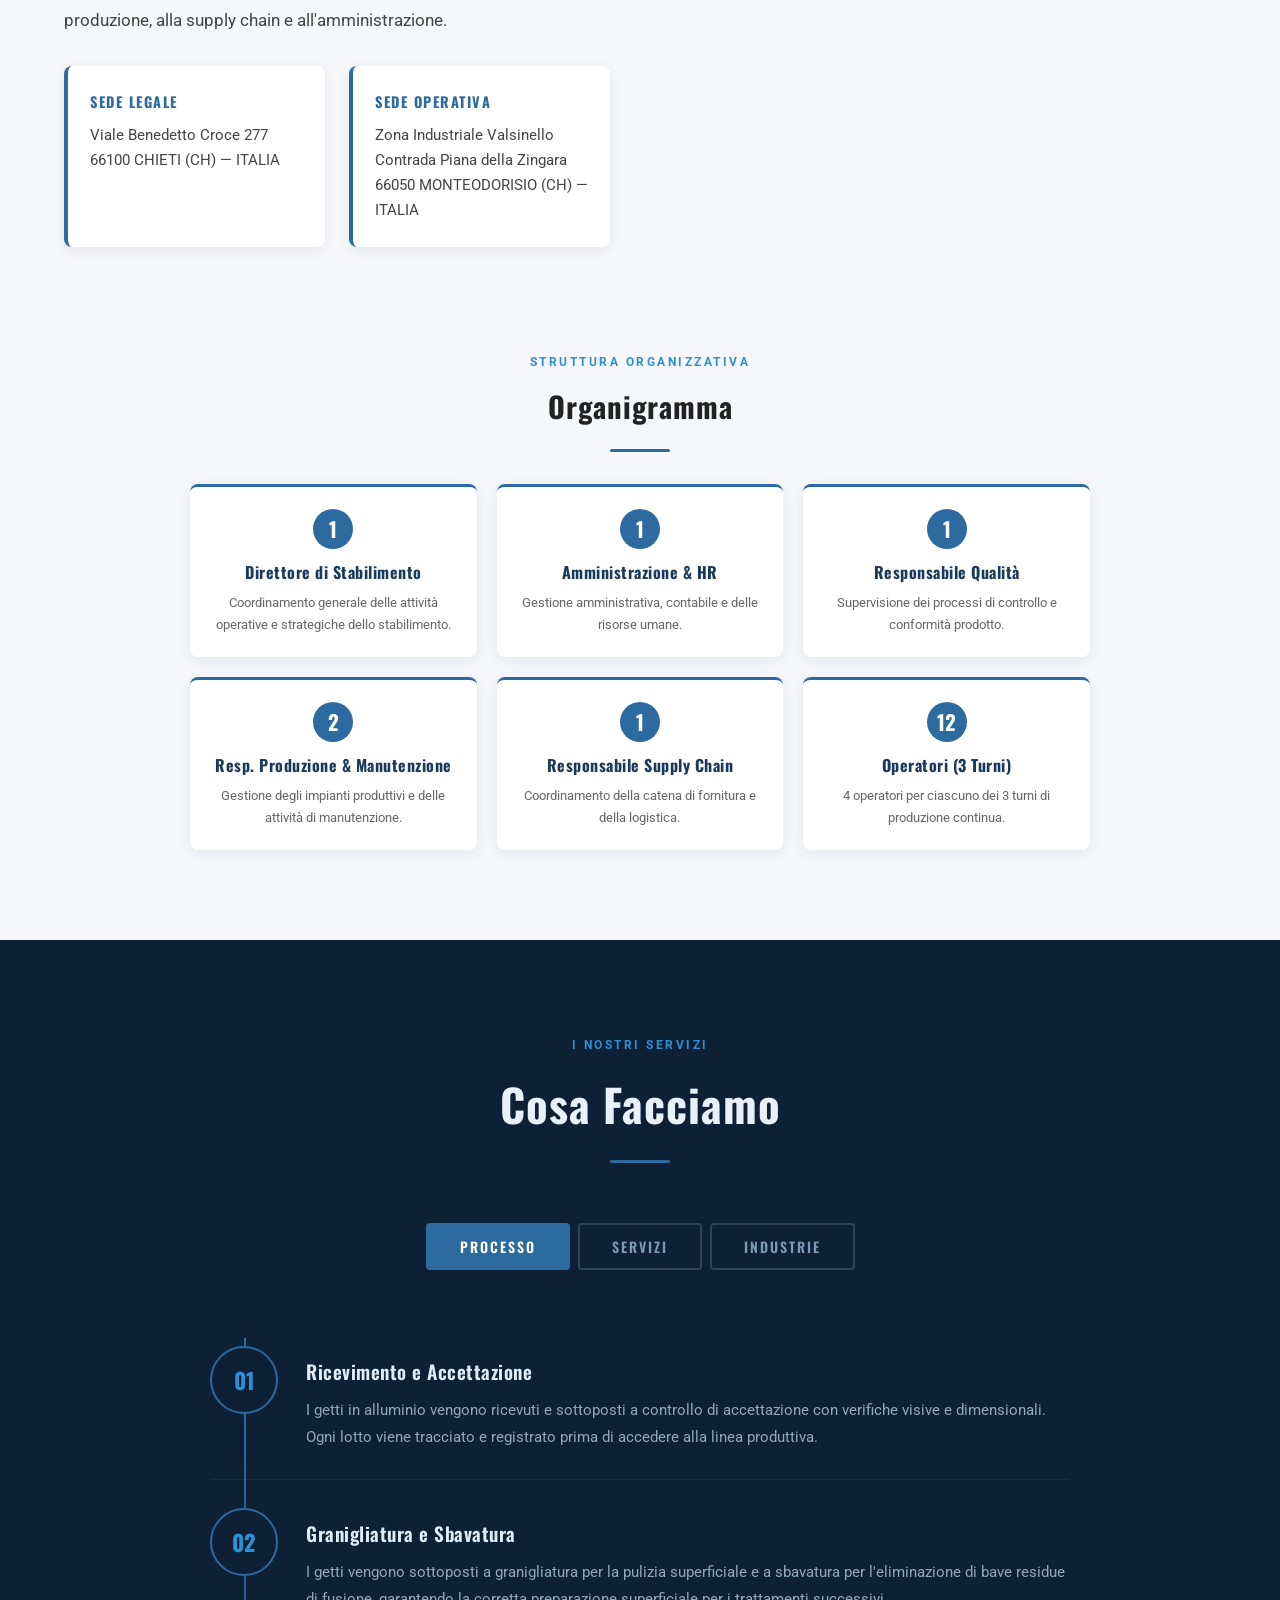
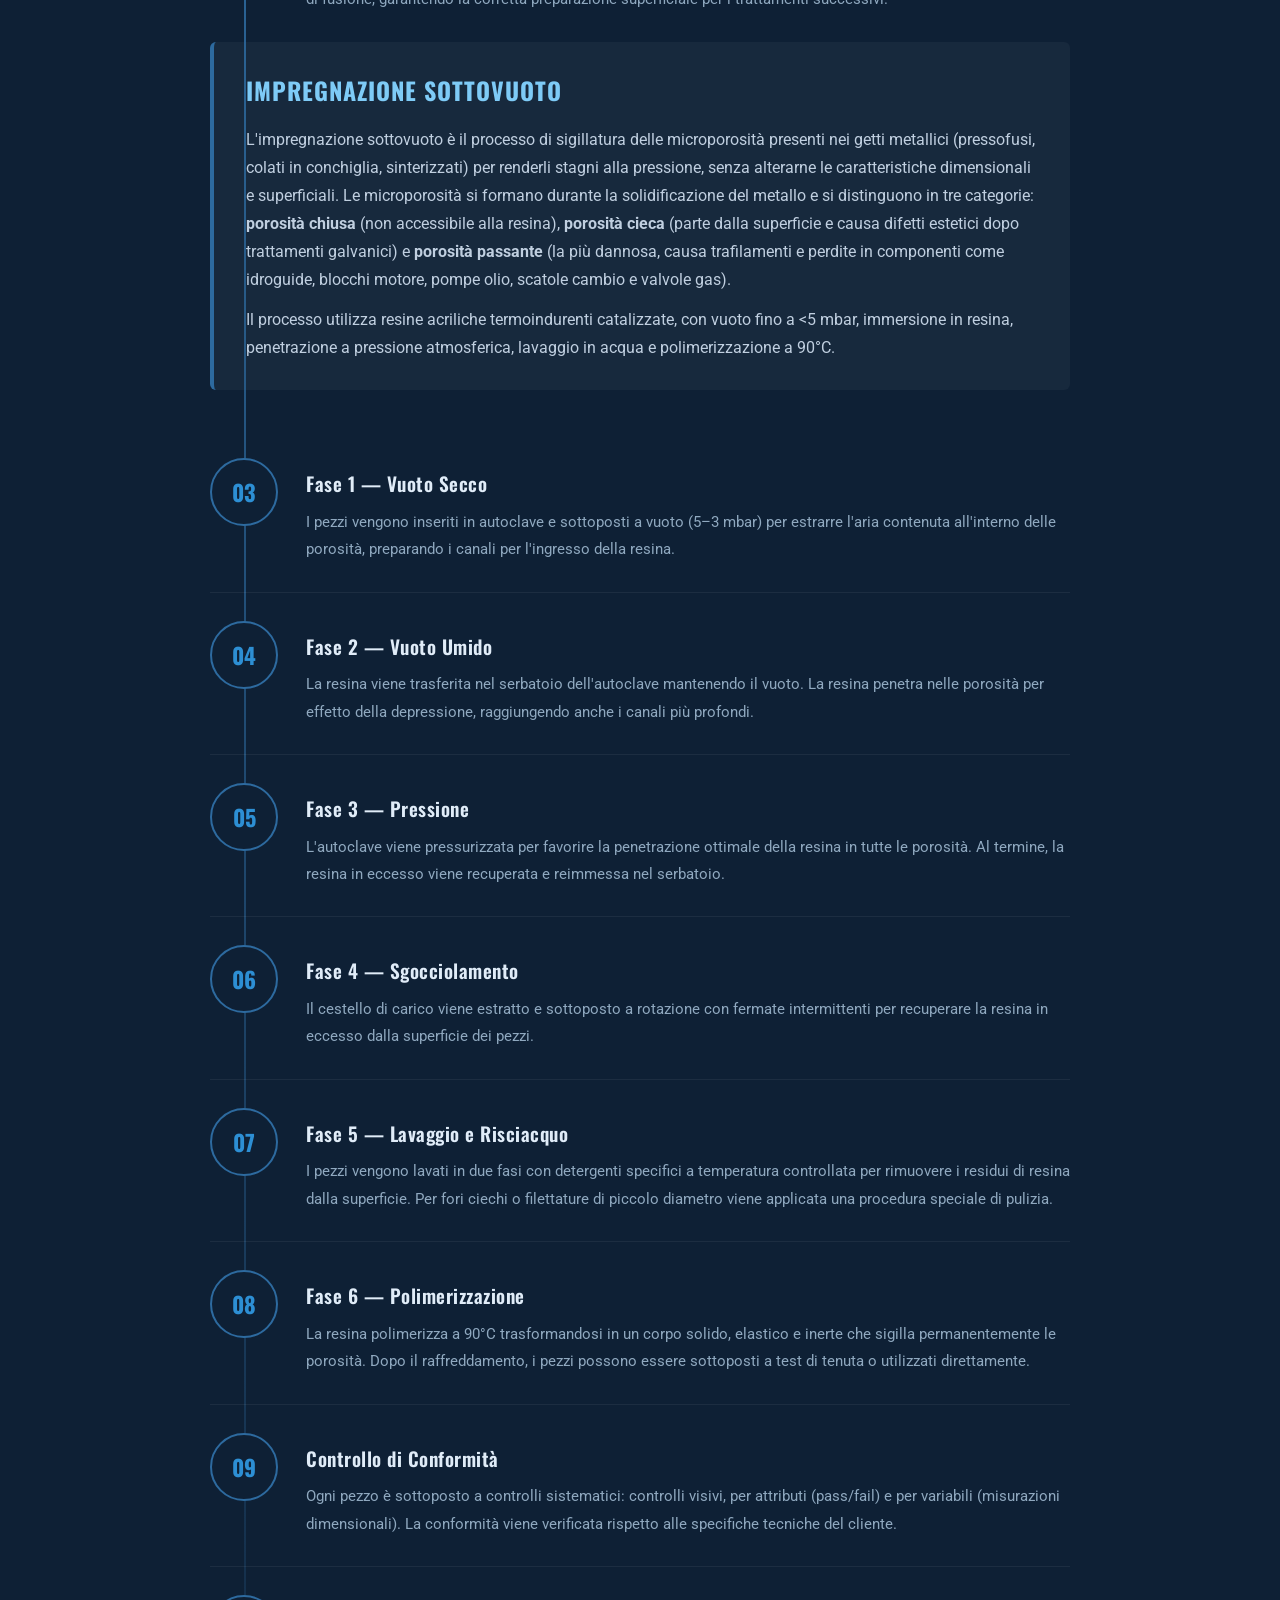
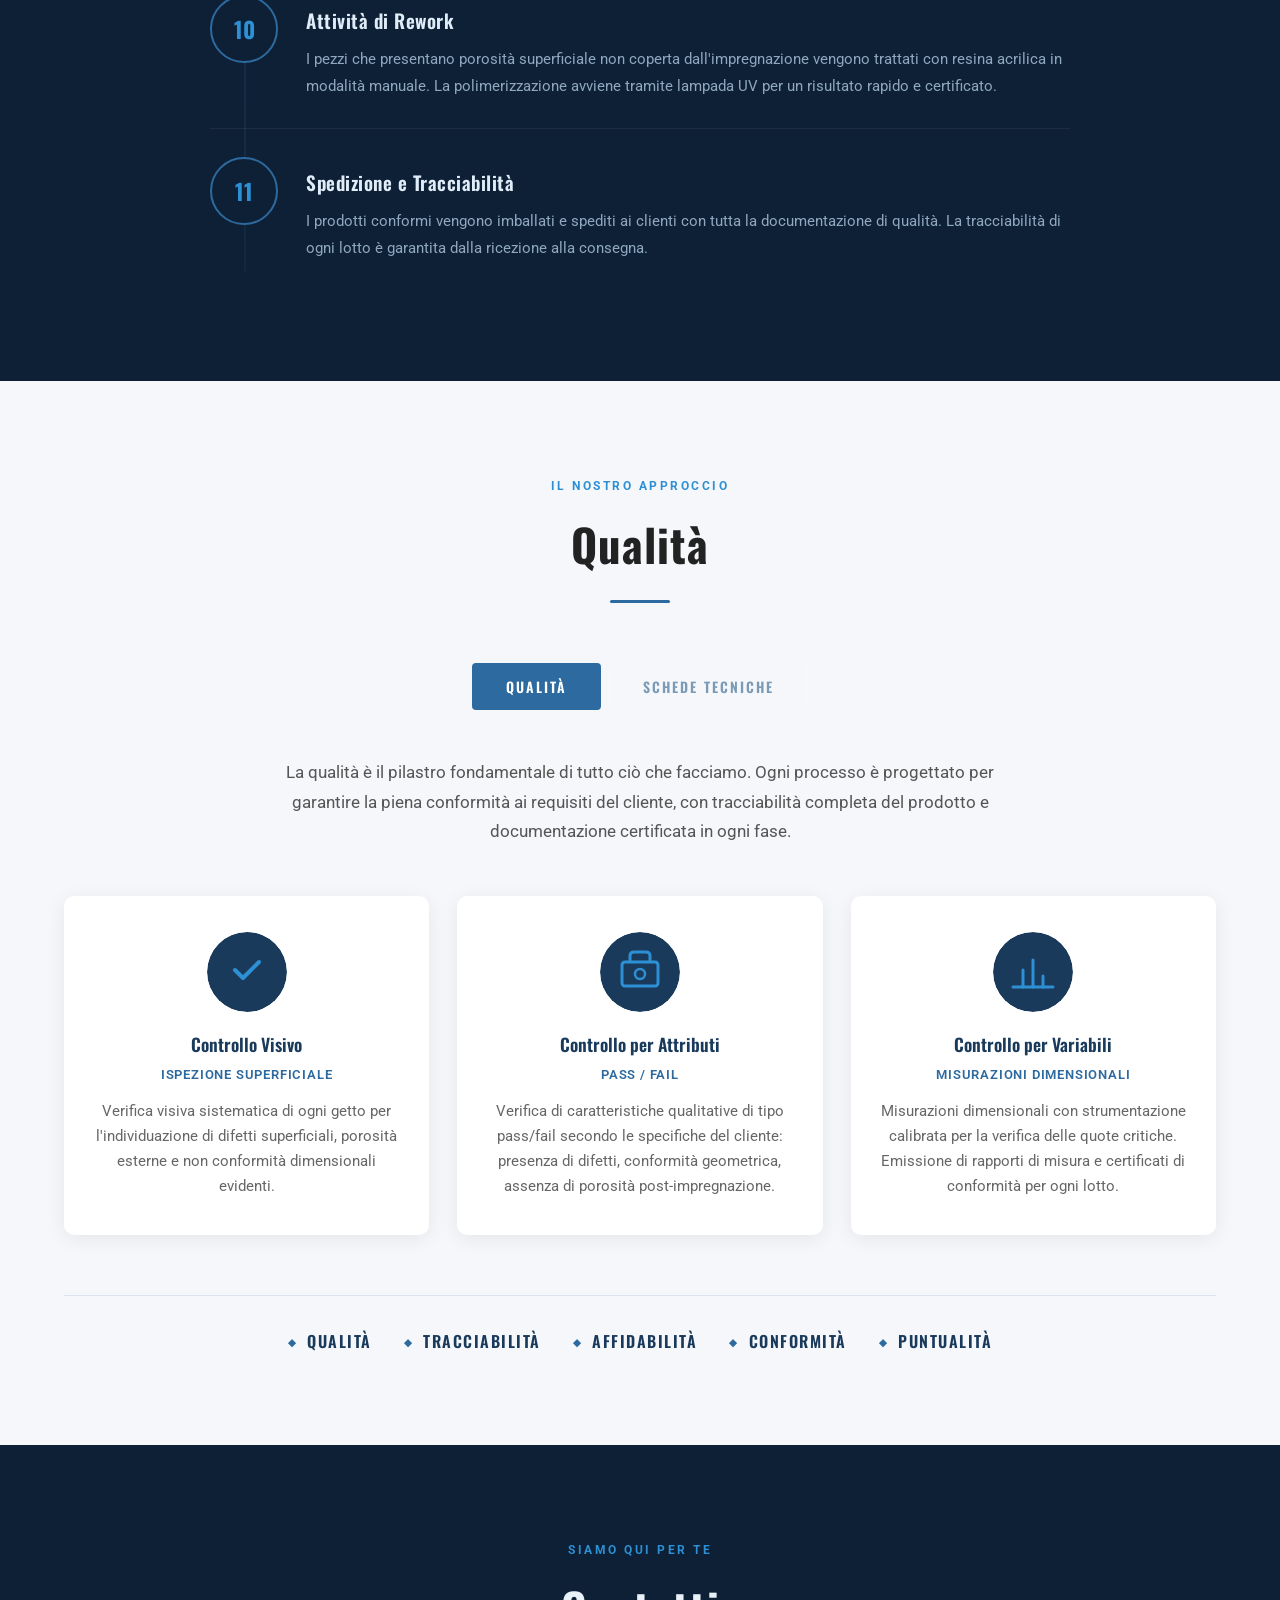
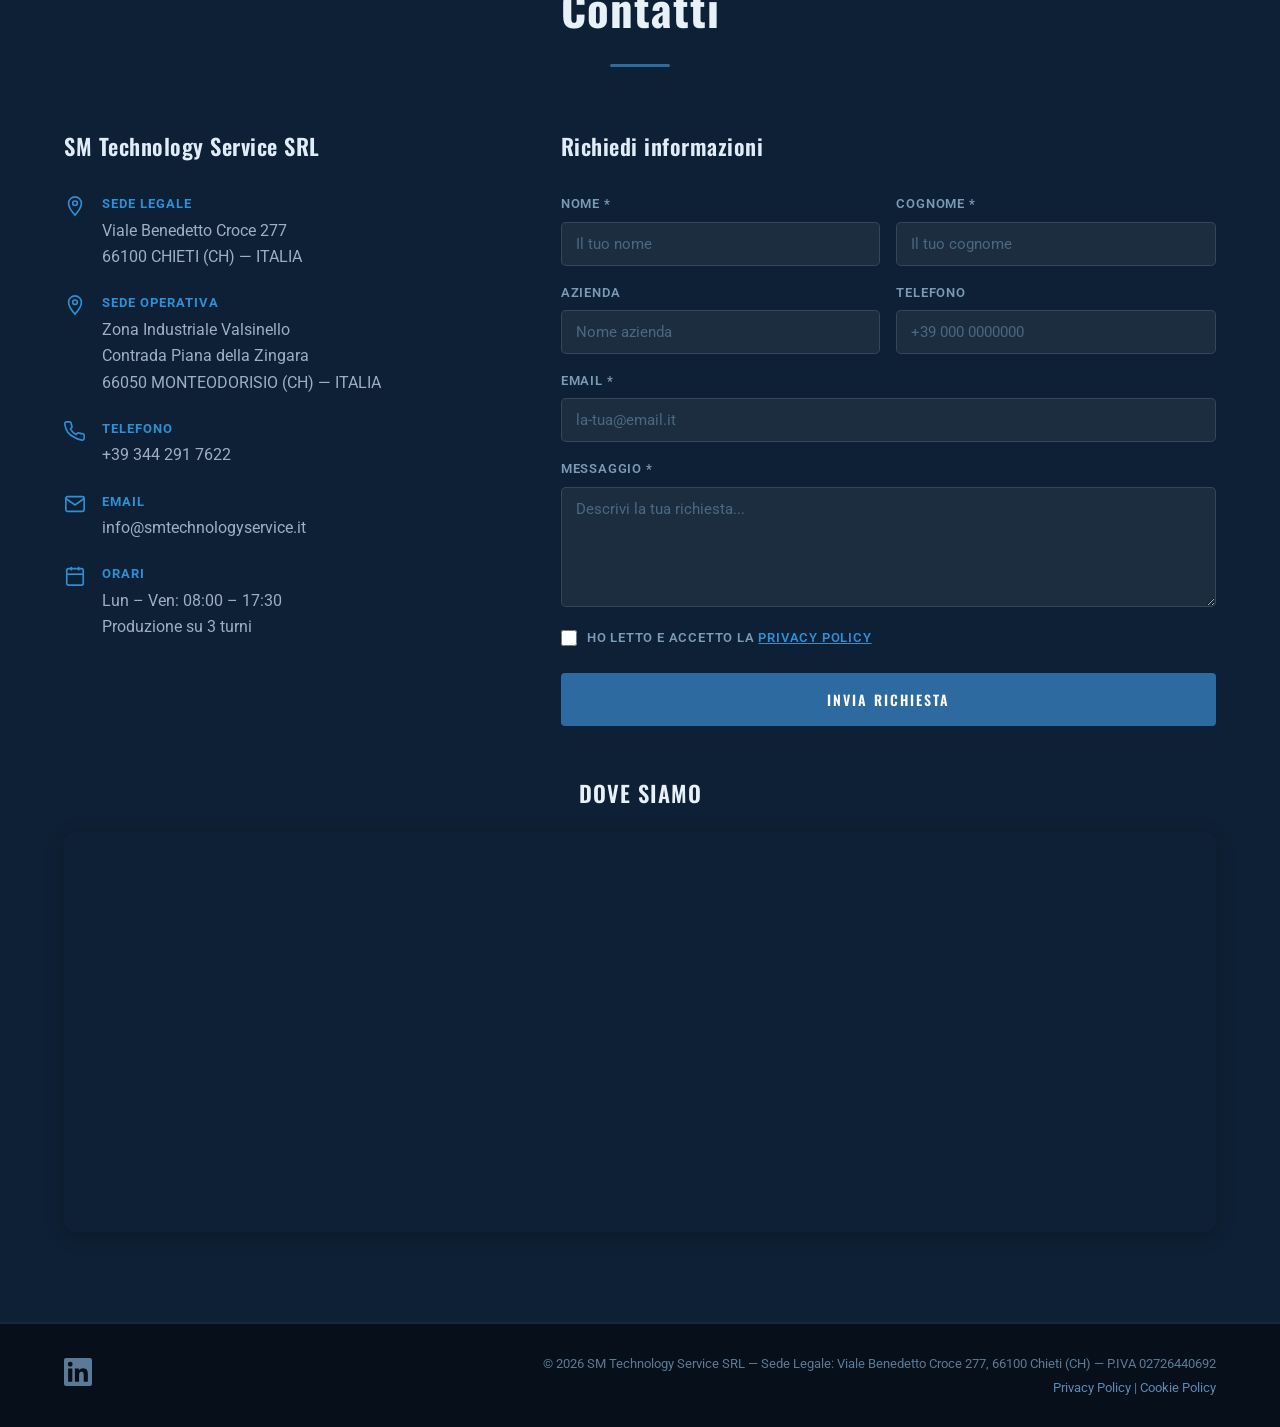
==== commit 50824bf6: "Aggiunge icona LinkedIn nel footer e rimuove logo footer difettoso - Aggiunge SVG LinkedIn con link " ====
--- a/index.html
+++ b/index.html
@@ -16,8 +16,8 @@
   <meta property="og:type" content="website" />
   <meta property="og:locale" content="it_IT" />
   <meta property="og:locale:alternate" content="en_US" />
-  <link rel="stylesheet" href="style.css" />
-  <link rel="stylesheet" href="lang.css" />
+  <link rel="stylesheet" href="style.min.css" />
+  <link rel="stylesheet" href="lang.min.css" />
   <link rel="icon" type="image/webp" href="logo_nnuovo.webp" />
   <link rel="apple-touch-icon" href="logo_nnuovo.png" />
   <link rel="preconnect" href="https://fonts.googleapis.com">
@@ -946,11 +946,12 @@
   <!-- FOOTER -->
   <footer class="footer">
     <div class="container footer-inner">
-      <div class="footer-logo">
-        <picture>
-          <source srcset="logo_nnuovo.webp" type="image/webp" />
-          <img src="logo_nnuovo.png" alt="SM Technology Service SRL" width="250" height="175" loading="lazy" />
-        </picture>
+      <div class="footer-left">
+        <div class="footer-social">
+          <a href="https://www.linkedin.com/company/sm-techonology-service" target="_blank" rel="noopener noreferrer" aria-label="LinkedIn">
+            <svg xmlns="http://www.w3.org/2000/svg" width="28" height="28" viewBox="0 0 24 24" fill="currentColor"><path d="M20.447 20.452h-3.554v-5.569c0-1.328-.027-3.037-1.852-3.037-1.853 0-2.136 1.445-2.136 2.939v5.667H9.351V9h3.414v1.561h.046c.477-.9 1.637-1.85 3.37-1.85 3.601 0 4.267 2.37 4.267 5.455v6.286zM5.337 7.433a2.062 2.062 0 01-2.063-2.065 2.064 2.064 0 112.063 2.065zm1.782 13.019H3.555V9h3.564v11.452zM22.225 0H1.771C.792 0 0 .774 0 1.729v20.542C0 23.227.792 24 1.771 24h20.451C23.2 24 24 23.227 24 22.271V1.729C24 .774 23.2 0 22.222 0h.003z"/></svg>
+          </a>
+        </div>
       </div>
       <div class="footer-text">
         <p>&copy; 2026 SM Technology Service SRL — Sede Legale: Viale Benedetto Croce 277, 66100 Chieti (CH) — P.IVA 02726440692</p>
@@ -959,7 +960,7 @@
     </div>
   </footer>
 
-  <script src="script.js"></script>
-  <script src="lang.js"></script>
+  <script src="script.min.js" defer></script>
+  <script src="lang.min.js" defer></script>
 </body>
 </html>
--- a/style.min.css
+++ b/style.min.css
@@ -0,0 +1 @@
+*,*::before,*::after{box-sizing:border-box;margin:0;padding:0}html{scroll-behavior:smooth}body{font-family:'Roboto',sans-serif;font-size:16px;color:#222;background:#fff;line-height:1.7}a{text-decoration:none;color:inherit}img{max-width:100%;display:block}ul{list-style:none}.container{max-width:1200px;margin:0 auto;padding:0 24px}#header{position:fixed;top:0;left:0;width:100%;z-index:1000;background:rgba(255,255,255,0.97);border-bottom:2px solid #e0e0e0;backdrop-filter:blur(6px);transition:box-shadow 0.3s}#header.scrolled{box-shadow:0 4px 24px rgba(0,0,0,0.35)}.header-inner{max-width:1200px;margin:0 auto;padding:0 24px;display:flex;align-items:center;justify-content:space-between;height:100px}.logo{height:100%}.logo img{height:100%;width:auto;object-fit:contain;padding:2px 0}.main-nav ul{display:flex;gap:8px}.main-nav ul li a{display:block;padding:8px 18px;font-family:'Oswald',sans-serif;font-size:14px;font-weight:500;letter-spacing:1.2px;text-transform:uppercase;color:#1a2e45;border-radius:3px;position:relative;transition:color 0.25s}.main-nav ul li a::after{content:'';position:absolute;bottom:4px;left:18px;right:18px;height:2px;background:#2d8fd4;transform:scaleX(0);transition:transform 0.25s ease}.main-nav ul li a:hover{color:#2d6a9f}.main-nav ul li a:hover::after{transform:scaleX(1)}.hamburger{display:none;flex-direction:column;gap:5px;background:none;border:none;cursor:pointer;padding:12px;min-width:48px;min-height:48px;align-items:center;justify-content:center}.hamburger span{display:block;width:26px;height:2px;background:#c8d8e8;border-radius:2px;transition:all 0.3s}.hero{position:relative;width:100%;height:90vh;min-height:500px;margin-top:72px;overflow:hidden;background:#0a1a2f}.hero-img{width:100%;height:100%;object-fit:cover;object-position:center 30%;opacity:1}.hero-overlay{position:absolute;inset:0;display:flex;flex-direction:column;align-items:center;justify-content:center;text-align:center;padding:24px;background:linear-gradient( to bottom,rgba(10,26,47,0.15) 0%,rgba(10,26,47,0.35) 60%,rgba(10,26,47,0.55) 100% )}.hero-overlay h1{font-family:'Oswald',sans-serif;font-size:clamp(2rem,5vw,3.8rem);font-weight:700;color:#fff;line-height:1.2;text-shadow:0 2px 12px rgba(0,0,0,0.6);margin-bottom:16px;letter-spacing:1px}.hero-overlay p{font-size:clamp(1rem,2vw,1.3rem);color:#b8cfe0;margin-bottom:36px;letter-spacing:0.5px}.btn-hero{display:inline-block;padding:14px 36px;background:#2d6a9f;color:#fff;font-family:'Oswald',sans-serif;font-size:14px;font-weight:600;letter-spacing:2px;text-transform:uppercase;border-radius:3px;border:2px solid #2d6a9f;transition:background 0.25s,border-color 0.25s,color 0.25s}.btn-hero:hover{background:transparent;border-color:#fff;color:#fff}.section{padding:90px 0}.section-light{background:#f5f7fa;color:#222}.section-dark{background:#0e2035;color:#cdd8e3}.section-header{text-align:center;margin-bottom:60px}.section-tag{display:inline-block;font-size:12px;font-weight:700;letter-spacing:2.5px;text-transform:uppercase;color:#2d8fd4;margin-bottom:10px}.section-header h2{font-family:'Oswald',sans-serif;font-size:clamp(1.8rem,3.5vw,2.8rem);font-weight:700;letter-spacing:1px;color:inherit}.section-dark .section-header h2{color:#e8f0f8}.divider{width:60px;height:3px;background:#2d6a9f;margin:18px auto 0;border-radius:2px}.azienda-grid{display:grid;grid-template-columns:1fr 1fr;gap:60px;align-items:start}.azienda-text p{margin-bottom:16px;font-size:1.05rem;color:#444}.azienda-text p:last-child{margin-bottom:0}.azienda-stats{display:grid;grid-template-columns:1fr 1fr;gap:20px}.stat-card{background:#fff;border-radius:8px;padding:28px 20px;text-align:center;box-shadow:0 4px 20px rgba(0,0,0,0.07);border-top:3px solid #2d6a9f;transition:transform 0.2s,box-shadow 0.2s}.stat-card:hover{transform:translateY(-4px);box-shadow:0 8px 30px rgba(0,0,0,0.12)}.stat-number{display:block;font-family:'Oswald',sans-serif;font-size:2.4rem;font-weight:700;color:#2d6a9f;line-height:1;margin-bottom:8px}.stat-label{font-size:0.85rem;font-weight:500;color:#666;text-transform:uppercase;letter-spacing:0.8px}.services-grid{display:grid;grid-template-columns:repeat(3,1fr);gap:28px}.service-card{background:rgba(255,255,255,0.05);border:1px solid rgba(255,255,255,0.08);border-radius:10px;padding:36px 28px;transition:background 0.25s,transform 0.25s,border-color 0.25s}.service-card:hover{background:rgba(45,106,159,0.18);border-color:#2d6a9f;transform:translateY(-5px)}.service-icon{width:56px;height:56px;color:#2d8fd4;margin-bottom:20px}.service-icon svg{width:100%;height:100%}.service-card h3{font-family:'Oswald',sans-serif;font-size:1.2rem;font-weight:600;color:#e0ecf8;margin-bottom:12px;letter-spacing:0.5px}.service-card p{font-size:0.92rem;color:#8fa8bf;line-height:1.75}.cf-tabs{display:flex;justify-content:center;gap:8px;margin-bottom:48px;flex-wrap:wrap}.cf-tab{padding:11px 32px;background:transparent;border:2px solid rgba(255,255,255,0.15);color:#7a9ab5;font-family:'Oswald',sans-serif;font-size:14px;font-weight:600;letter-spacing:2px;text-transform:uppercase;border-radius:4px;cursor:pointer;transition:all 0.25s}.cf-tab:hover{border-color:#2d6a9f;color:#c8d8e8}.cf-tab.active{background:#2d6a9f;border-color:#2d6a9f;color:#fff}.cf-tab-content{display:none}.cf-tab-content.active{display:block;animation:fadeInTab 0.3s ease}@keyframes fadeInTab{from{opacity:0;transform:translateY(10px)}to{opacity:1;transform:translateY(0)}}.processo-intro{margin-bottom:40px;padding:28px 32px;background:rgba(255,255,255,0.04);border-left:4px solid #2d6a9f;border-radius:6px}.processo-intro h3{font-family:'Oswald',sans-serif;font-size:1.5rem;font-weight:700;color:#7ecbf7;margin-bottom:16px;text-transform:uppercase;letter-spacing:1px}.processo-intro p{font-size:1rem;line-height:1.75;color:#c0cfe0;margin-bottom:12px}.processo-intro p:last-child{margin-bottom:0}.processo-steps{display:flex;flex-direction:column;gap:0;max-width:860px;margin:0 auto;position:relative}.processo-steps::before{content:'';position:absolute;left:34px;top:20px;bottom:20px;width:2px;background:linear-gradient(to bottom,#2d6a9f,rgba(45,106,159,0.1))}.processo-step{display:flex;gap:28px;align-items:flex-start;padding:28px 0;position:relative}.processo-step+.processo-step{border-top:1px solid rgba(255,255,255,0.06)}.step-number{flex-shrink:0;width:68px;height:68px;border-radius:50%;background:#0e2035;border:2px solid #2d6a9f;display:flex;align-items:center;justify-content:center;font-family:'Oswald',sans-serif;font-size:1.4rem;font-weight:700;color:#2d8fd4;position:relative;z-index:1}.step-body{padding-top:10px}.step-body h3{font-family:'Oswald',sans-serif;font-size:1.2rem;font-weight:600;color:#e0ecf8;margin-bottom:8px;letter-spacing:0.5px}.step-body p{font-size:0.95rem;color:#8fa8bf;line-height:1.8}.industrie-grid{display:grid;grid-template-columns:repeat(3,1fr);gap:28px}.industria-card{background:rgba(255,255,255,0.04);border:1px solid rgba(255,255,255,0.08);border-radius:10px;padding:32px 24px;transition:background 0.25s,transform 0.25s,border-color 0.25s;text-align:center}.industria-card:hover{background:rgba(45,106,159,0.16);border-color:#2d6a9f;transform:translateY(-5px)}.industria-icon{width:52px;height:52px;color:#2d8fd4;margin:0 auto 18px}.industria-icon svg{width:100%;height:100%}.industria-card h3{font-family:'Oswald',sans-serif;font-size:1.15rem;font-weight:600;color:#e0ecf8;margin-bottom:10px;letter-spacing:0.5px}.industria-card p{font-size:0.91rem;color:#8fa8bf;line-height:1.75}.chisiamo-intro{max-width:760px;margin:0 auto 50px;text-align:center;font-size:1.08rem;color:#555}.team-grid{display:grid;grid-template-columns:repeat(3,1fr);gap:28px;margin-bottom:60px}.team-card{background:#fff;border-radius:10px;padding:36px 24px;text-align:center;box-shadow:0 4px 20px rgba(0,0,0,0.07);transition:transform 0.2s,box-shadow 0.2s}.team-card:hover{transform:translateY(-5px);box-shadow:0 10px 35px rgba(0,0,0,0.12)}.team-avatar{width:80px;height:80px;border-radius:50%;overflow:hidden;margin:0 auto 18px}.team-avatar svg{width:100%;height:100%}.team-card h3{font-family:'Oswald',sans-serif;font-size:1.1rem;font-weight:600;color:#1a3a5c;margin-bottom:4px}.team-role{display:block;font-size:0.82rem;font-weight:600;color:#2d6a9f;letter-spacing:0.8px;text-transform:uppercase;margin-bottom:12px}.team-card p{font-size:0.92rem;color:#666}.values-strip{display:flex;justify-content:center;flex-wrap:wrap;gap:16px 32px;padding:32px 0 0;border-top:1px solid #dde4ed}.value-item{display:flex;align-items:center;gap:10px;font-family:'Oswald',sans-serif;font-size:1rem;font-weight:600;letter-spacing:1.5px;text-transform:uppercase;color:#1a3a5c}.value-icon{color:#2d6a9f;font-size:10px}.contatti-grid{display:grid;grid-template-columns:1fr 1.5fr;gap:60px;align-items:start}.contatti-mappa{margin-top:48px}.contatti-mappa h3{font-family:'Oswald',sans-serif;font-size:1.4rem;font-weight:600;color:#e8f0f8;text-transform:uppercase;letter-spacing:1px;margin-bottom:20px;text-align:center}.mappa-wrapper{border-radius:12px;overflow:hidden;box-shadow:0 4px 20px rgba(0,0,0,0.2)}.mappa-wrapper iframe{display:block;width:100%}.contatti-info h3,.contatti-form h3{font-family:'Oswald',sans-serif;font-size:1.4rem;font-weight:600;color:#e0ecf8;margin-bottom:28px;letter-spacing:0.5px}.contact-list{display:flex;flex-direction:column;gap:22px}.contact-list li{display:flex;align-items:flex-start;gap:16px}.contact-icon{width:22px;height:22px;color:#2d8fd4;flex-shrink:0;margin-top:2px}.contact-list strong{display:block;font-size:0.82rem;font-weight:700;letter-spacing:1px;text-transform:uppercase;color:#2d8fd4;margin-bottom:2px}.contact-list p{font-size:0.97rem;color:#9ab0c4}.contatti-form form{display:flex;flex-direction:column;gap:16px}.form-row{display:grid;grid-template-columns:1fr 1fr;gap:16px}.form-group{display:flex;flex-direction:column;gap:6px}.form-group.full{grid-column:1 / -1}.form-group label{font-size:0.82rem;font-weight:600;letter-spacing:0.8px;text-transform:uppercase;color:#7a9ab5}.form-group input,.form-group textarea{background:rgba(255,255,255,0.06);border:1px solid rgba(255,255,255,0.12);border-radius:5px;padding:12px 14px;font-family:'Roboto',sans-serif;font-size:0.95rem;color:#e0ecf8;transition:border-color 0.25s,background 0.25s;outline:none;width:100%}.form-group input::placeholder,.form-group textarea::placeholder{color:#4a6880}.form-group input:focus,.form-group textarea:focus{border-color:#2d6a9f;background:rgba(45,106,159,0.1)}.form-group textarea{resize:vertical;min-height:120px}.privacy-check{margin-top:4px}.checkbox-label{display:flex;align-items:center;gap:10px;font-size:0.88rem;color:#7a9ab5;cursor:pointer}.checkbox-label input[type="checkbox"]{width:16px;height:16px;accent-color:#2d6a9f;cursor:pointer}.checkbox-label a{color:#2d8fd4;text-decoration:underline}.btn-submit{display:inline-block;padding:14px 36px;background:#2d6a9f;color:#fff;font-family:'Oswald',sans-serif;font-size:14px;font-weight:600;letter-spacing:2px;text-transform:uppercase;border:2px solid #2d6a9f;border-radius:4px;cursor:pointer;transition:background 0.25s,border-color 0.25s,color 0.25s;width:100%;margin-top:8px}.btn-submit:hover{background:#1a5080;border-color:#1a5080}.footer{background:#070f1a;padding:28px 0;border-top:2px solid #162840}.footer-inner{display:flex;align-items:center;justify-content:space-between;gap:20px;flex-wrap:wrap}.footer-logo img{height:36px;width:auto;object-fit:contain;opacity:0.8;filter:brightness(0) invert(1)}.footer-social a{color:#5a7a96;transition:color 0.2s;display:inline-block}.footer-social a:hover{color:#0a66c2}.footer-text{text-align:right}.footer-text p{font-size:0.82rem;color:#5a7a96;line-height:1.8}.footer-text a{color:#5a8ab5;transition:color 0.2s}.footer-text a:hover{color:#2d8fd4}.hero-iso{position:absolute;bottom:14px;right:18px;display:flex;align-items:center;gap:6px;z-index:2}.hero-iso-text{font-family:'Oswald',sans-serif;font-size:0.5rem;font-weight:600;letter-spacing:0.5px;text-transform:uppercase;color:rgba(255,255,255,0.7);text-align:right;line-height:1.4}.hero-iso-logo{height:28px;width:auto;object-fit:contain}.clienti-intro{max-width:760px;margin:0 auto 40px;text-align:center;font-size:1.05rem;color:#555}.section-dark .clienti-intro p{color:#9ab0c4}.clienti-grid{display:grid;grid-template-columns:repeat(4,1fr);gap:24px;margin-top:16px}.cliente-card{background:#fff;border-radius:10px;padding:28px 20px;text-align:center;box-shadow:0 4px 18px rgba(0,0,0,0.08);border:1px solid #e2e8f0;transition:transform 0.2s,box-shadow 0.2s,border-color 0.2s}.cliente-card:hover{transform:translateY(-4px);box-shadow:0 10px 32px rgba(0,0,0,0.12);border-color:#2d6a9f}.cliente-logo-placeholder{font-family:'Oswald',sans-serif;font-size:1rem;font-weight:700;letter-spacing:1px;color:#1a3a5c;text-transform:uppercase;padding:8px 0}.partner-logo{max-width:100%;height:auto;max-height:80px;object-fit:contain}.cliente-card a{text-decoration:none;display:block}.cliente-card .cliente-sede{display:block;font-size:0.8rem;color:#6a88a0;margin-top:6px;letter-spacing:0.5px}.impianti-grid{display:flex;flex-direction:column;gap:32px;margin-top:24px}.impianto-card{display:flex;gap:32px;background:#fff;border-radius:12px;overflow:hidden;box-shadow:0 4px 20px rgba(0,0,0,0.07);border:1px solid #e4eaf0;transition:transform 0.3s,box-shadow 0.3s}.impianto-card:hover{transform:translateY(-4px);box-shadow:0 10px 32px rgba(0,0,0,0.12)}.impianto-img{flex:0 0 45%;max-width:45%;overflow:hidden}.impianto-img img{width:100%;height:100%;object-fit:cover;display:block}.impianto-info{flex:1;padding:28px 28px 28px 0;display:flex;flex-direction:column;justify-content:center}.impianto-info h3{font-family:'Oswald',sans-serif;font-size:1.35rem;font-weight:700;color:#1a3a5c;text-transform:uppercase;letter-spacing:1px;margin-bottom:12px}.impianto-info p{font-size:0.95rem;line-height:1.7;color:#4a6a84;margin-bottom:16px}.impianto-info ul{list-style:none;padding:0;margin:0}.impianto-info ul li{font-size:0.9rem;color:#3a5a74;padding:5px 0;border-bottom:1px solid #f0f4f8}.impianto-info ul li:last-child{border-bottom:none}.impianto-gallery{display:grid;grid-template-columns:1fr 1fr;gap:24px;margin-top:12px}.gallery-img{position:relative;border-radius:12px;overflow:hidden;box-shadow:0 4px 20px rgba(0,0,0,0.07);border:1px solid #e4eaf0;transition:transform 0.3s,box-shadow 0.3s}.gallery-img:hover{transform:translateY(-4px);box-shadow:0 10px 32px rgba(0,0,0,0.12)}.gallery-img img{width:100%;height:260px;object-fit:cover;display:block}.gallery-caption{display:block;background:#fff;padding:12px 16px;font-size:0.85rem;color:#4a6a84;font-weight:500;text-align:center}@media (max-width:768px){.impianto-gallery{grid-template-columns:1fr}}.impianti-features{display:grid;grid-template-columns:repeat(3,1fr);gap:24px;margin-top:40px}.impianto-feature{display:flex;gap:14px;align-items:flex-start;background:#f6f9fc;padding:24px;border-radius:10px;border:1px solid #e4eaf0}.impianto-feature .feature-icon{font-size:1.2rem;color:#2d6a9f;flex-shrink:0;margin-top:2px}.impianto-feature h4{font-family:'Oswald',sans-serif;font-size:1rem;font-weight:600;color:#1a3a5c;margin-bottom:6px}.impianto-feature p{font-size:0.85rem;line-height:1.6;color:#5a7a94;margin:0}@media (max-width:768px){.impianto-card{flex-direction:column}.impianto-img{flex:none;max-width:100%;height:220px}.impianto-info{padding:24px}.impianti-features{grid-template-columns:1fr}}.org-grid{display:grid;grid-template-columns:repeat(3,1fr);gap:20px;max-width:900px;margin:0 auto}.org-card{background:#fff;border-radius:8px;padding:22px 18px;text-align:center;box-shadow:0 3px 14px rgba(0,0,0,0.07);border-top:3px solid #2d6a9f}.org-card .org-role{font-family:'Oswald',sans-serif;font-size:1rem;font-weight:700;color:#1a3a5c;letter-spacing:0.5px;margin-bottom:6px}.org-card .org-count{display:inline-block;background:#2d6a9f;color:#fff;font-family:'Oswald',sans-serif;font-size:1.3rem;font-weight:700;width:40px;height:40px;line-height:40px;border-radius:50%;margin-bottom:10px}.org-card p{font-size:0.84rem;color:#666;line-height:1.6}.schede-grid{display:grid;grid-template-columns:repeat(3,1fr);gap:28px}.scheda-card{background:#fff;border-radius:10px;padding:32px 26px;box-shadow:0 4px 18px rgba(0,0,0,0.07);border:1px solid #e2e8f0;transition:transform 0.2s,box-shadow 0.2s,border-color 0.2s}.scheda-card:hover{transform:translateY(-4px);box-shadow:0 10px 32px rgba(0,0,0,0.12);border-color:#2d6a9f}.scheda-icon{width:48px;height:48px;color:#2d6a9f;margin-bottom:18px}.scheda-icon svg{width:100%;height:100%}.scheda-card h3{font-family:'Oswald',sans-serif;font-size:1.15rem;font-weight:700;color:#1a3a5c;margin-bottom:10px}.scheda-card p{font-size:0.91rem;color:#555;line-height:1.75;margin-bottom:16px}.scheda-card ul{list-style:none;padding:0;margin-bottom:18px}.scheda-card ul li{font-size:0.88rem;color:#444;padding:4px 0;border-bottom:1px solid #f0f4f8;display:flex;gap:8px;align-items:baseline}.scheda-card ul li::before{content:'›';color:#2d6a9f;font-weight:700;flex-shrink:0}.scheda-tag{display:inline-block;background:#e8f0f8;color:#2d6a9f;font-size:0.78rem;font-weight:700;letter-spacing:1px;text-transform:uppercase;padding:5px 12px;border-radius:3px;margin-top:4px}.download-grid{display:grid;grid-template-columns:1fr 1fr;gap:28px}.download-card{display:flex;align-items:center;gap:20px;background:rgba(255,255,255,0.04);border:1px solid rgba(255,255,255,0.08);border-radius:12px;padding:28px 32px;text-decoration:none;cursor:pointer;transition:transform 0.3s,box-shadow 0.3s,border-color 0.3s}.download-card:hover{transform:translateY(-4px);box-shadow:0 10px 32px rgba(0,0,0,0.25);border-color:#2d6a9f}.download-icon{flex-shrink:0;width:52px;height:52px;color:#7ecbf7}.download-icon-safety{color:#f0ad4e}.download-info{flex:1}.download-info h3{font-family:'Oswald',sans-serif;font-size:1.1rem;font-weight:700;color:#e8f0f8;text-transform:uppercase;letter-spacing:0.5px;margin:0 0 4px 0}.download-info span{font-size:0.82rem;color:#7ecbf7;font-weight:500}.download-badge{flex-shrink:0;background:#2d6a9f;color:#fff;font-family:'Oswald',sans-serif;font-size:0.75rem;font-weight:700;letter-spacing:1.5px;text-transform:uppercase;padding:6px 14px;border-radius:4px}@media (max-width:768px){.download-grid{grid-template-columns:1fr}}.sedi-grid{display:grid;grid-template-columns:1fr 1fr;gap:24px;margin-top:32px;margin-bottom:40px}.sede-box{background:#fff;border-radius:8px;padding:24px 22px;box-shadow:0 3px 14px rgba(0,0,0,0.07);border-left:4px solid #2d6a9f}.sede-box h4{font-family:'Oswald',sans-serif;font-size:0.9rem;font-weight:700;letter-spacing:1.5px;text-transform:uppercase;color:#2d6a9f;margin-bottom:8px}.sede-box p{font-size:0.92rem;color:#444;line-height:1.7}@media (max-width:960px){.azienda-grid{grid-template-columns:1fr;gap:40px}.services-grid{grid-template-columns:repeat(2,1fr)}.industrie-grid{grid-template-columns:repeat(2,1fr)}.team-grid{grid-template-columns:repeat(2,1fr)}.contatti-grid{grid-template-columns:1fr;gap:40px}.clienti-grid{grid-template-columns:repeat(2,1fr)}.org-grid{grid-template-columns:repeat(2,1fr)}.schede-grid{grid-template-columns:repeat(2,1fr)}.sedi-grid{grid-template-columns:1fr}}@media (max-width:720px){.hamburger{display:flex}.main-nav{display:none;position:absolute;top:72px;left:0;width:100%;background:rgba(10,26,47,0.98);border-bottom:2px solid #2d6a9f;padding:16px 0}.main-nav.open{display:block}.main-nav ul{flex-direction:column;gap:0}.main-nav ul li a{padding:12px 24px}.main-nav ul li a::after{display:none}.hero{height:70vh}.section{padding:60px 0}.azienda-stats{grid-template-columns:repeat(2,1fr)}.services-grid{grid-template-columns:1fr}.industrie-grid{grid-template-columns:1fr}.processo-steps::before{display:none}.cf-tab{padding:9px 20px;font-size:12px}.team-grid{grid-template-columns:1fr;max-width:380px;margin-left:auto;margin-right:auto}.clienti-grid{grid-template-columns:repeat(2,1fr)}.org-grid{grid-template-columns:1fr;max-width:380px;margin-left:auto;margin-right:auto}.schede-grid{grid-template-columns:1fr}.form-row{grid-template-columns:1fr}.footer-inner{flex-direction:column;text-align:center}.footer-text{text-align:center}}
--- a/lang.min.css
+++ b/lang.min.css
@@ -0,0 +1 @@
+.lang-switcher{position:relative;margin-left:16px}.lang-btn{background:rgba(0,0,0,0.05);border:1px solid rgba(0,0,0,0.18);color:#1a2e45;font-family:'Oswald',sans-serif;font-size:13px;font-weight:600;letter-spacing:1.5px;padding:10px 14px;border-radius:4px;cursor:pointer;transition:background 0.2s,border-color 0.2s,color 0.2s;white-space:nowrap;min-height:44px;min-width:44px}.lang-btn:hover{background:rgba(45,106,159,0.15);border-color:#2d6a9f;color:#2d6a9f}.lang-dropdown{display:none;position:absolute;top:calc(100%+8px);right:0;background:#0e2035;border:1px solid #2d6a9f;border-radius:6px;min-width:110px;box-shadow:0 8px 28px rgba(0,0,0,0.4);z-index:2000;overflow:hidden;list-style:none;padding:4px 0}.lang-dropdown.open{display:block}.lang-dropdown li a{display:flex;align-items:center;gap:8px;padding:9px 16px;font-size:13px;font-weight:500;color:#9ab0c4;letter-spacing:0.5px;transition:background 0.15s,color 0.15s}.lang-dropdown li a:hover{background:rgba(45,106,159,0.25);color:#fff}.lang-dropdown li a.active{color:#fff;background:rgba(45,106,159,0.35);font-weight:700}@media (max-width:720px){.lang-switcher{margin-left:0;margin-right:10px}.lang-dropdown{right:0}}
